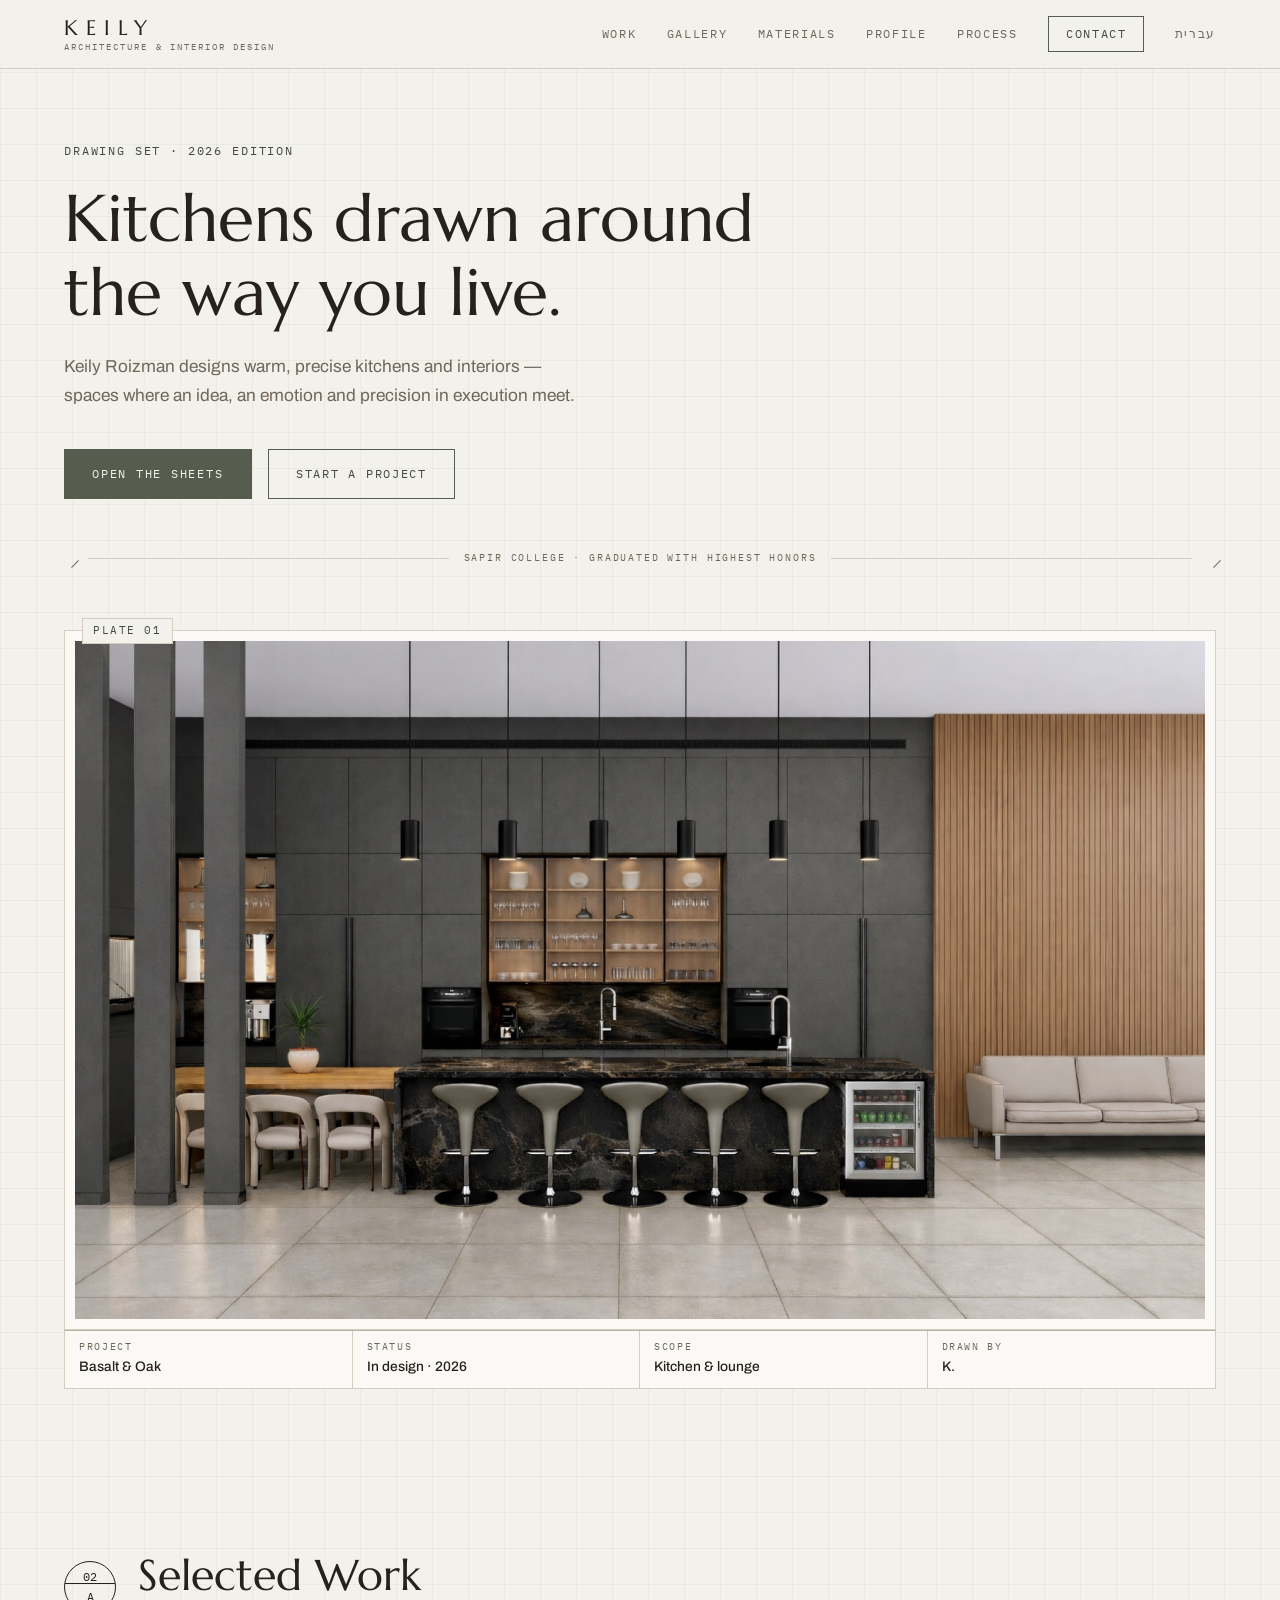
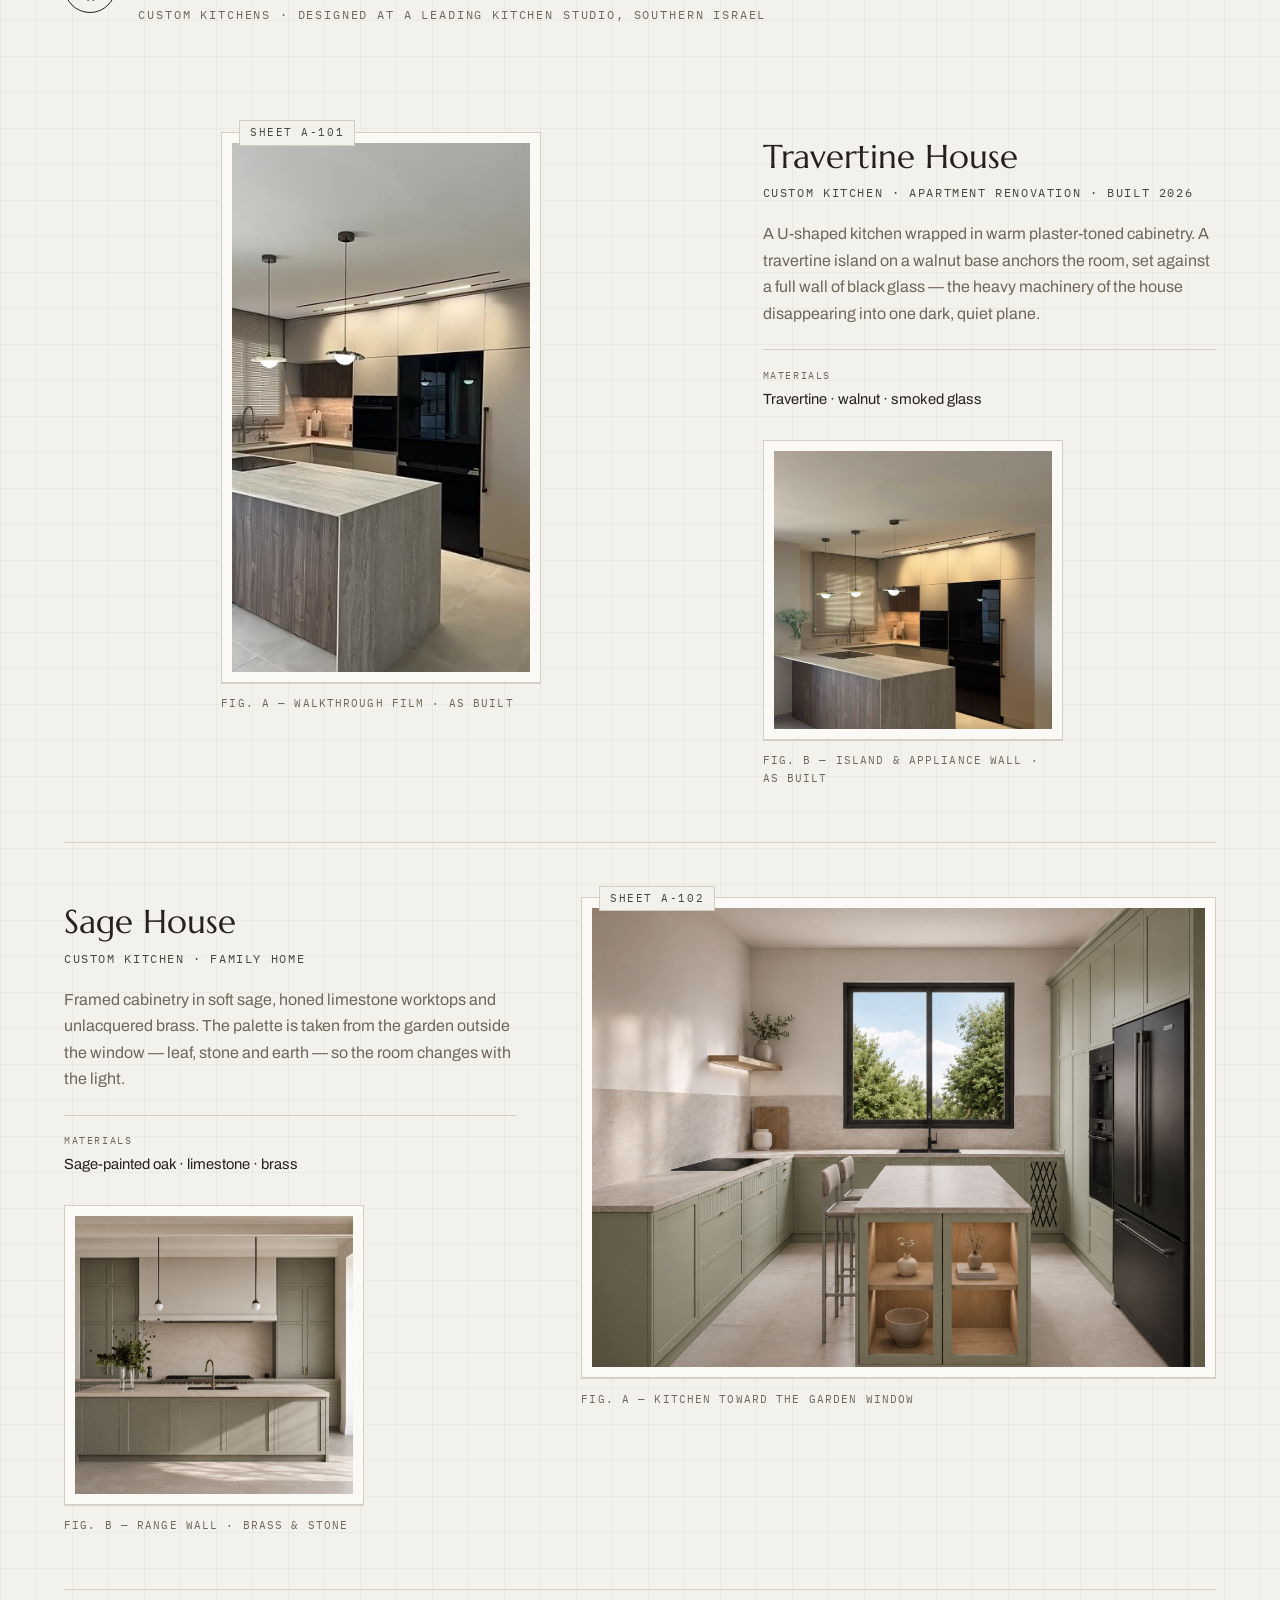
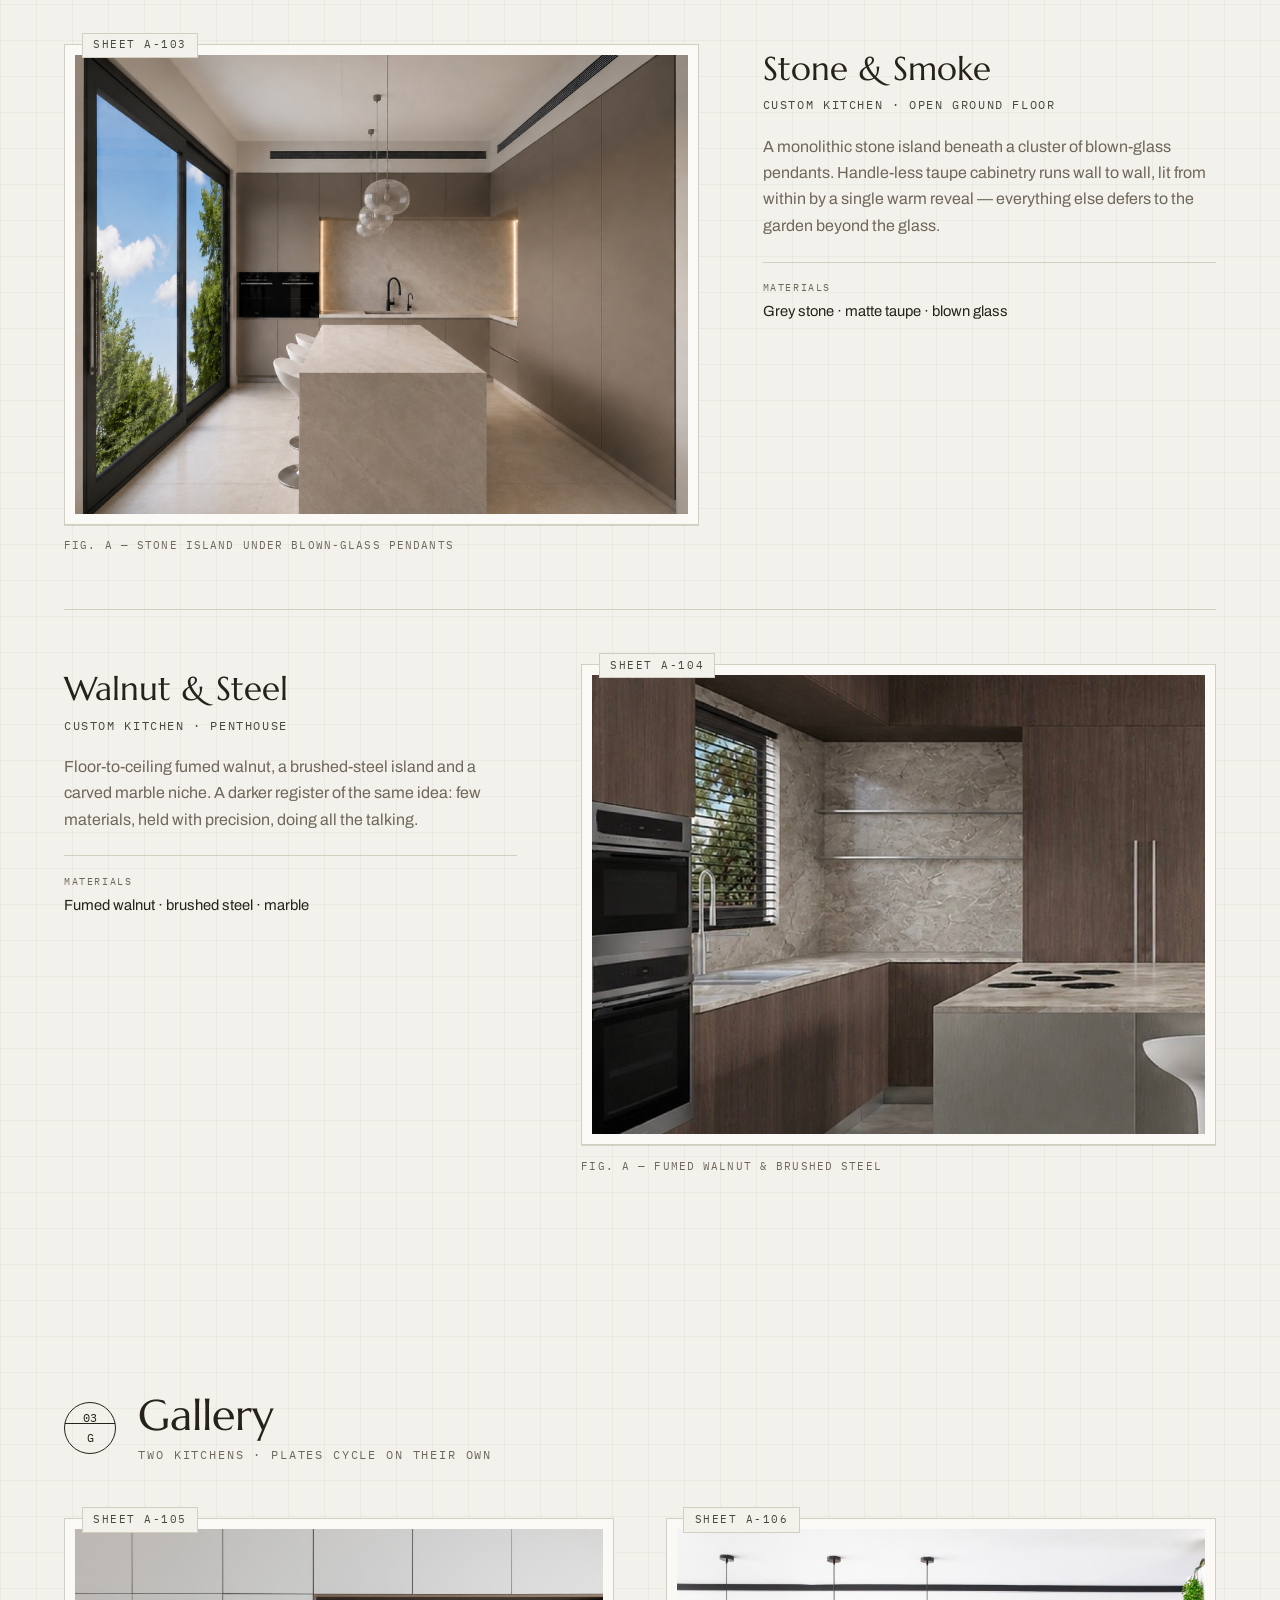
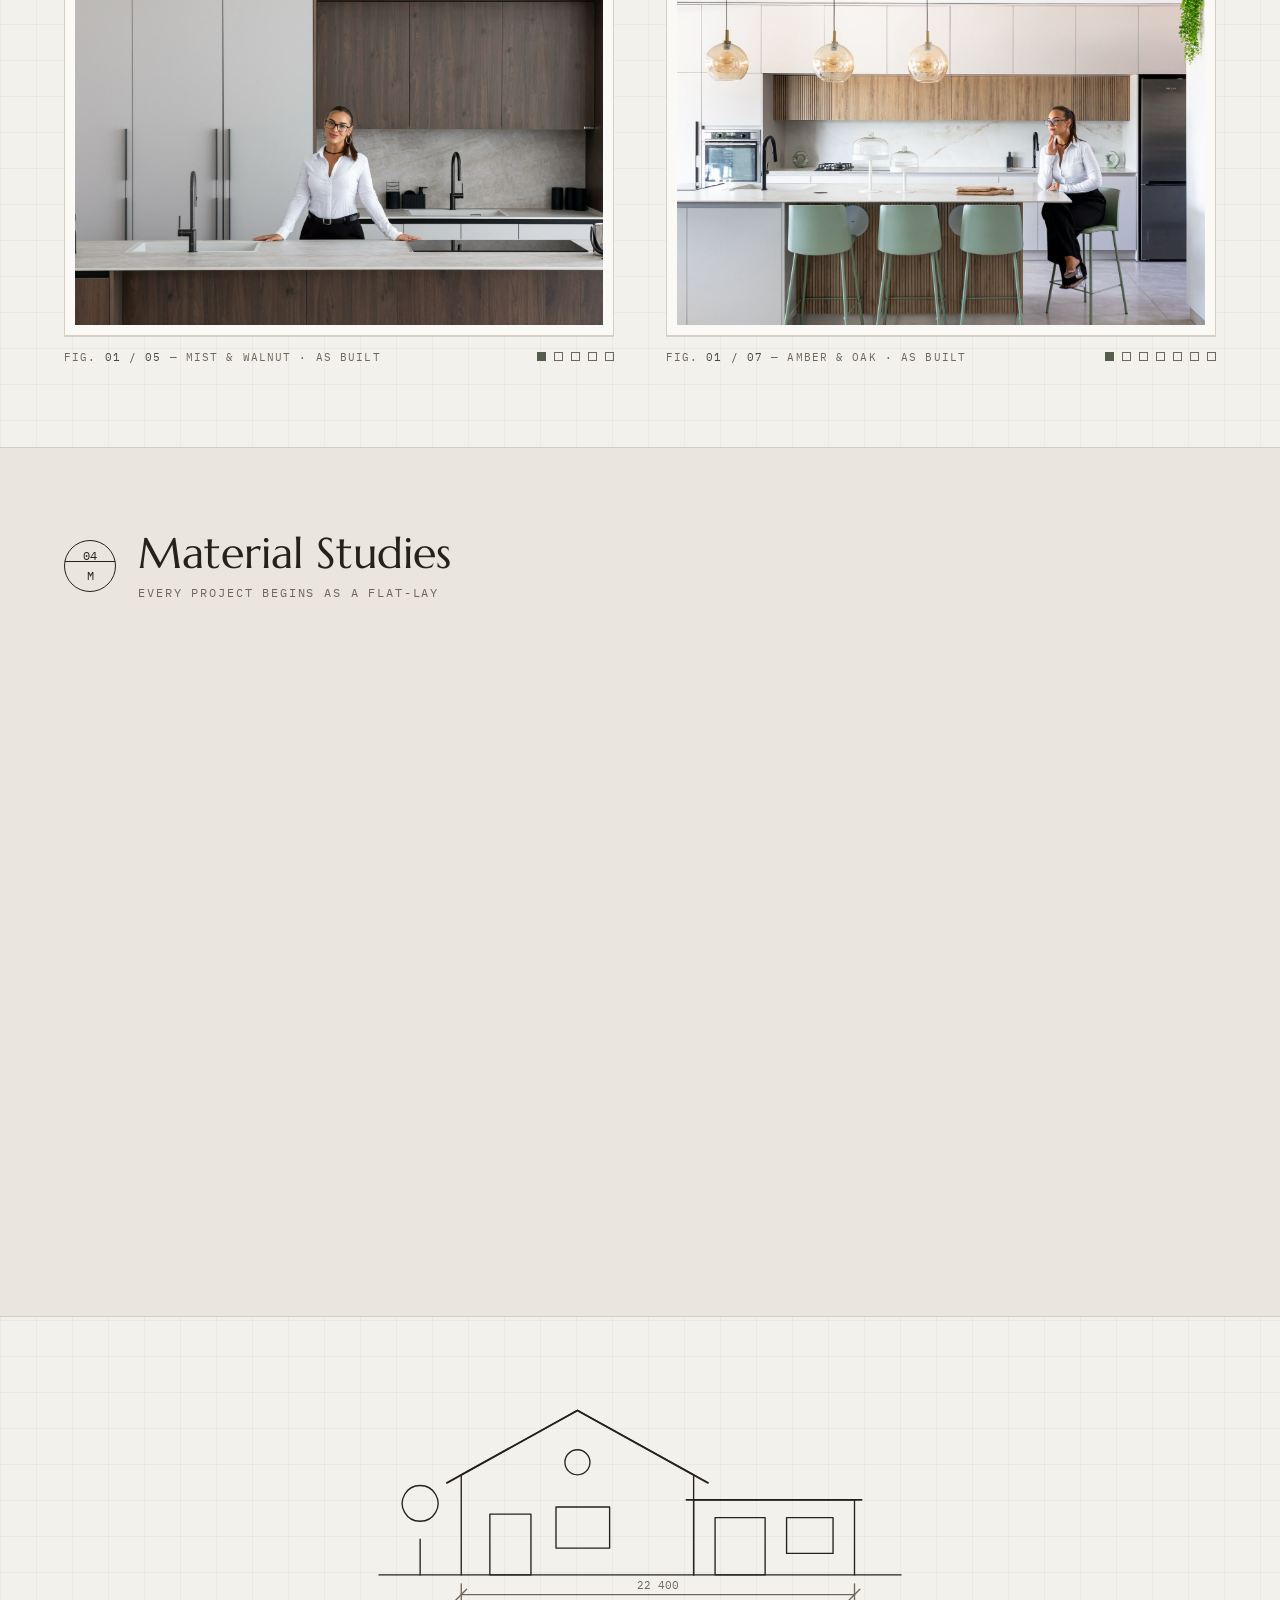
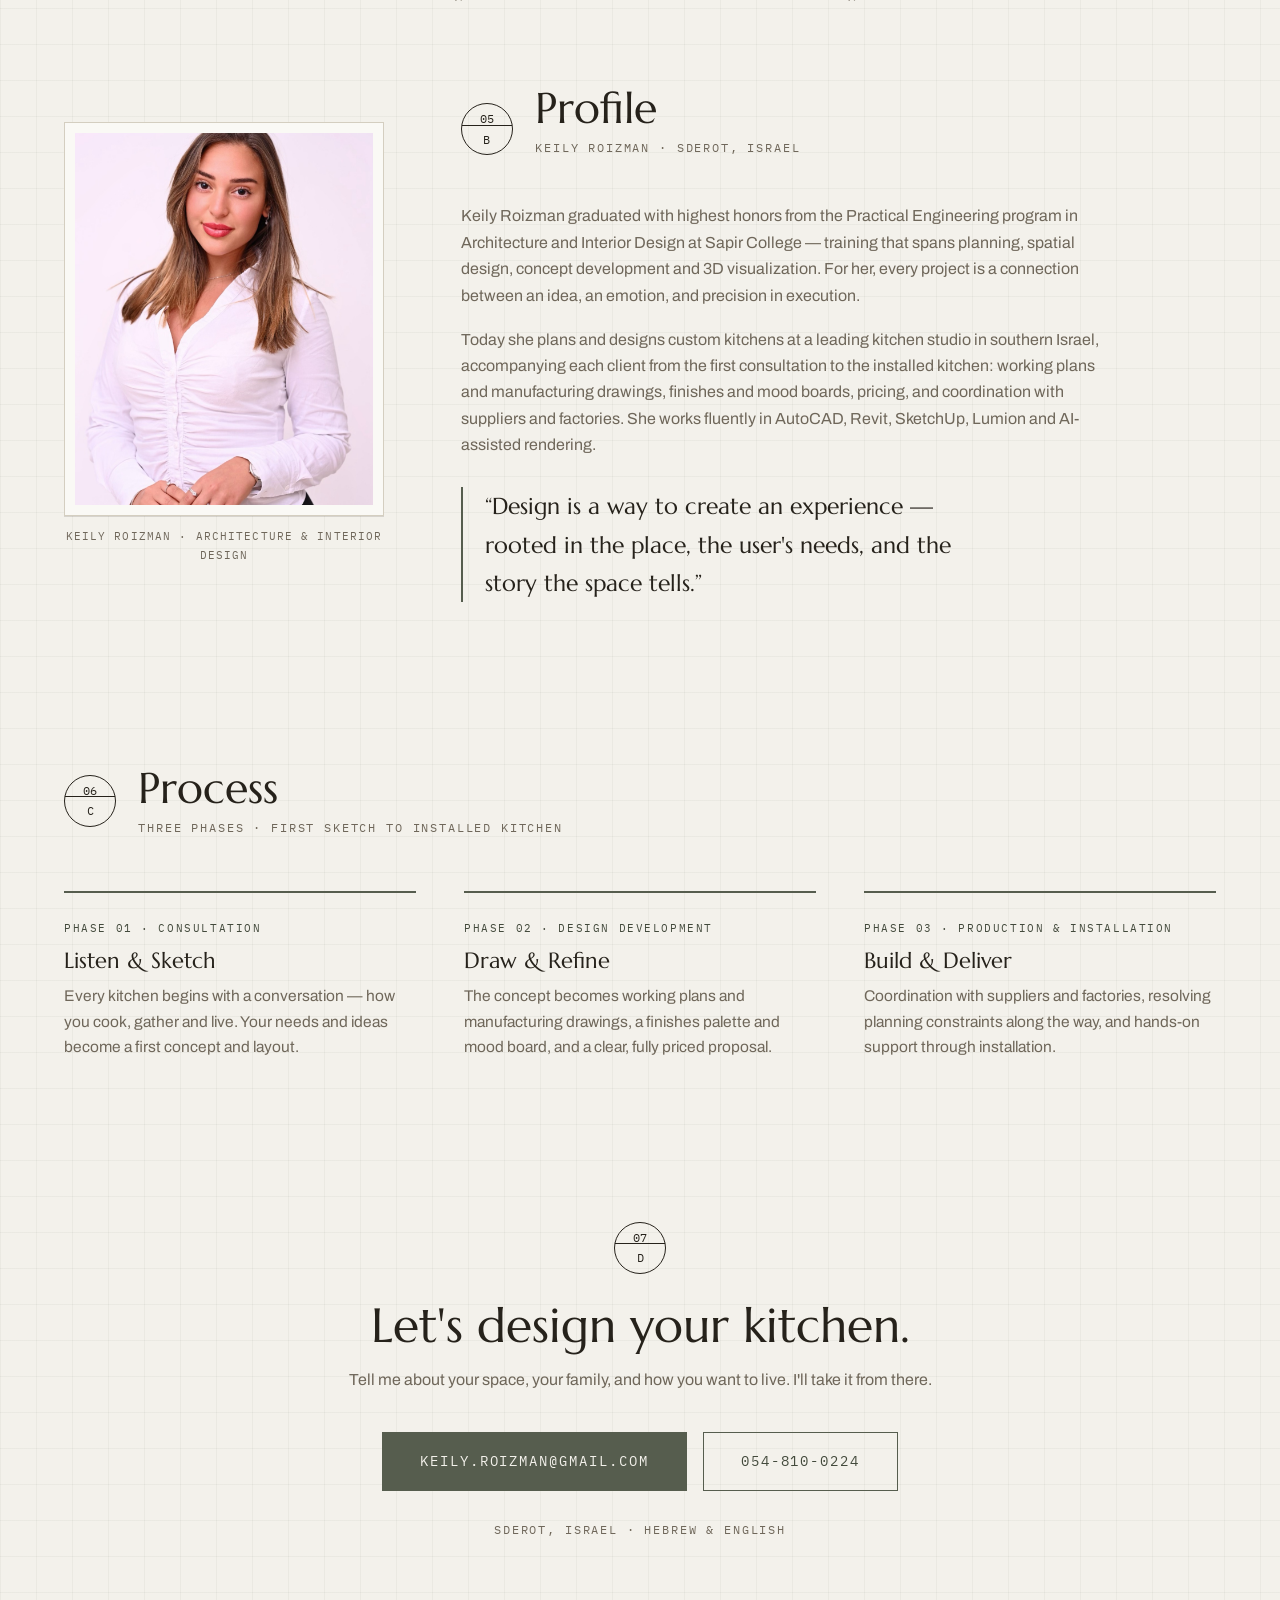
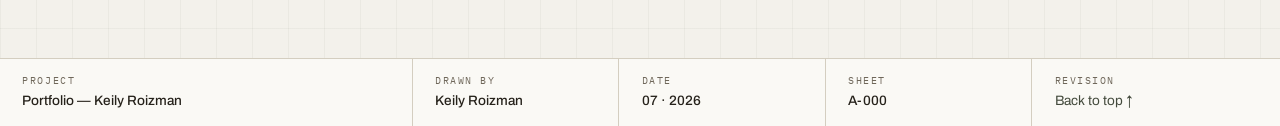
==== en/index.html @ 180d93ab "Allow en/ directory in deploy whitelist Co-Authored-By: Claude Fable 5 <noreply@anthropic.com>" ====
<!DOCTYPE html>
<html lang="en">
<head>
  <meta charset="UTF-8">
  <meta name="viewport" content="width=device-width, initial-scale=1.0">
  <title>Keily Roizman — Architecture &amp; Interior Design</title>
  <meta name="description" content="Keily Roizman is an architecture &amp; interior designer specializing in custom kitchens — warm, precise spaces where material, light and daily ritual meet. Sderot, Israel.">
  <link rel="icon" href="data:image/svg+xml,%3Csvg xmlns='http://www.w3.org/2000/svg' viewBox='0 0 32 32'%3E%3Cpath d='M4 28h24M8 28V16l8-7 8 7v12' fill='none' stroke='%23565D4E' stroke-width='2.4' stroke-linecap='round' stroke-linejoin='round'/%3E%3C/svg%3E">
  <link rel="preconnect" href="https://fonts.googleapis.com">
  <link rel="preconnect" href="https://fonts.gstatic.com" crossorigin>
  <link href="https://fonts.googleapis.com/css2?family=Marcellus&family=Archivo:wght@400;500;600&family=IBM+Plex+Mono:wght@400;500&display=swap" rel="stylesheet">
  <link rel="stylesheet" href="../style.css">
  <link rel="alternate" hreflang="he" href="https://keily-roizman.com/">
  <link rel="alternate" hreflang="en" href="https://keily-roizman.com/en/">
</head>
<body>

<header class="site-header">
  <a href="#top" class="wordmark">KEILY<span class="wordmark-sub">Architecture &amp; Interior Design</span></a>
  <nav class="site-nav" id="nav">
    <a href="#work">Work</a>
    <a href="#gallery">Gallery</a>
    <a href="#materials">Materials</a>
    <a href="#profile">Profile</a>
    <a href="#process">Process</a>
    <a href="#contact" class="nav-contact">Contact</a>
    <a href="../" lang="he" dir="rtl">עברית</a>
  </nav>
  <button class="menu-toggle" aria-label="Open menu" aria-expanded="false" aria-controls="nav">
    <span></span><span></span>
  </button>
</header>

<main id="top">

  <!-- ══════════ SHEET A-000 · COVER ══════════ -->
  <section class="hero">
    <div class="hero-text">
      <p class="drafting-label">Drawing set · 2026 edition</p>
      <h1>Kitchens drawn around the way you&nbsp;live.</h1>
      <p class="lede">
        Keily Roizman designs warm, precise kitchens and interiors — spaces
        where an idea, an emotion and precision in execution meet.
      </p>
      <div class="hero-actions">
        <a href="#work" class="btn btn-solid">Open the sheets</a>
        <a href="#contact" class="btn btn-line">Start a project</a>
      </div>
      <div class="hero-dim" aria-hidden="true">
        <span class="dim-tick"></span>
        <span class="dim-line"></span>
        <span class="dim-label">SAPIR COLLEGE · GRADUATED WITH HIGHEST HONORS</span>
        <span class="dim-line"></span>
        <span class="dim-tick"></span>
      </div>
    </div>

    <figure class="hero-figure">
      <span class="sheet-tag">Plate 01</span>
      <div class="plate-frame">
        <img src="../assets/basalt-hero.jpg" alt="Dark lounge kitchen: a black marble bar island with sculpted stools, charcoal cabinetry, glass display cases and a wall of oak slats" fetchpriority="high">
      </div>
      <figcaption class="titleblock">
        <div><span>Project</span><strong>Basalt &amp; Oak</strong></div>
        <div><span>Status</span><strong>In design · 2026</strong></div>
        <div><span>Scope</span><strong>Kitchen &amp; lounge</strong></div>
        <div><span>Drawn by</span><strong>K.</strong></div>
      </figcaption>
    </figure>
  </section>

  <!-- ══════════ SHEETS A-101…A-104 · SELECTED WORK ══════════ -->
  <section id="work" class="section">
    <header class="section-head reveal">
      <div class="callout" aria-hidden="true"><span>02</span><span>A</span></div>
      <div>
        <h2>Selected Work</h2>
        <p class="drafting-label">Custom kitchens · designed at a leading kitchen studio, southern Israel</p>
      </div>
    </header>

    <!-- A-101 -->
    <article class="plate reveal">
      <div class="plate-media">
        <div class="film-portrait">
          <span class="sheet-tag">Sheet A-101</span>
          <div class="plate-frame">
            <video autoplay muted loop playsinline poster="../assets/travertine-poster.jpg" aria-label="Walkthrough film of the Travertine House kitchen">
              <source src="../assets/travertine-film.mp4" type="video/mp4">
            </video>
          </div>
          <p class="fig-caption">FIG. A — Walkthrough film · as built</p>
        </div>
      </div>
      <div class="plate-info">
        <h3>Travertine House</h3>
        <p class="plate-meta">Custom kitchen · apartment renovation · built 2026</p>
        <p class="plate-desc">
          A U-shaped kitchen wrapped in warm plaster-toned cabinetry. A
          travertine island on a walnut base anchors the room, set against a
          full wall of black glass — the heavy machinery of the house
          disappearing into one dark, quiet plane.
        </p>
        <p class="plate-materials"><span>Materials</span>Travertine · walnut · smoked glass</p>
        <div class="plate-detail">
          <div class="plate-frame">
            <img src="../assets/travertine-hero.jpg" alt="The travertine island on its walnut base, photographed after handover" loading="lazy">
          </div>
          <p class="fig-caption">FIG. B — Island &amp; appliance wall · as built</p>
        </div>
      </div>
    </article>

    <!-- A-102 -->
    <article class="plate plate-flip reveal">
      <div class="plate-media">
        <span class="sheet-tag">Sheet A-102</span>
        <div class="plate-frame">
          <img src="../assets/sage-01.jpg" alt="Sage green framed kitchen with a stone-topped island, black-framed window and matte black refrigerator" loading="lazy">
        </div>
        <p class="fig-caption">FIG. A — Kitchen toward the garden window</p>
      </div>
      <div class="plate-info">
        <h3>Sage House</h3>
        <p class="plate-meta">Custom kitchen · family home</p>
        <p class="plate-desc">
          Framed cabinetry in soft sage, honed limestone worktops and
          unlacquered brass. The palette is taken from the garden outside the
          window — leaf, stone and earth — so the room changes with the light.
        </p>
        <p class="plate-materials"><span>Materials</span>Sage-painted oak · limestone · brass</p>
        <div class="plate-detail">
          <div class="plate-frame">
            <img src="../assets/sage-02.jpg" alt="Detail of the sage kitchen: brass tap, stone splashback and glass pendants" loading="lazy">
          </div>
          <p class="fig-caption">FIG. B — Range wall · brass &amp; stone</p>
        </div>
      </div>
    </article>

    <!-- A-103 -->
    <article class="plate reveal">
      <div class="plate-media">
        <span class="sheet-tag">Sheet A-103</span>
        <div class="plate-frame">
          <img src="../assets/taupe-01.jpg" alt="Minimal taupe kitchen with a monolithic stone island and blown glass pendants beside a full-height glass door" loading="lazy">
        </div>
        <p class="fig-caption">FIG. A — Stone island under blown-glass pendants</p>
      </div>
      <div class="plate-info">
        <h3>Stone &amp; Smoke</h3>
        <p class="plate-meta">Custom kitchen · open ground floor</p>
        <p class="plate-desc">
          A monolithic stone island beneath a cluster of blown-glass pendants.
          Handle-less taupe cabinetry runs wall to wall, lit from within by a
          single warm reveal — everything else defers to the garden beyond the
          glass.
        </p>
        <p class="plate-materials"><span>Materials</span>Grey stone · matte taupe · blown glass</p>
      </div>
    </article>

    <!-- A-104 -->
    <article class="plate plate-flip reveal">
      <div class="plate-media">
        <span class="sheet-tag">Sheet A-104</span>
        <div class="plate-frame">
          <img src="../assets/walnut-01.jpg" alt="Dark fumed walnut kitchen with a brushed steel island and marble splashback niche" loading="lazy">
        </div>
        <p class="fig-caption">FIG. A — Fumed walnut &amp; brushed steel</p>
      </div>
      <div class="plate-info">
        <h3>Walnut &amp; Steel</h3>
        <p class="plate-meta">Custom kitchen · penthouse</p>
        <p class="plate-desc">
          Floor-to-ceiling fumed walnut, a brushed-steel island and a carved
          marble niche. A darker register of the same idea: few materials,
          held with precision, doing all the talking.
        </p>
        <p class="plate-materials"><span>Materials</span>Fumed walnut · brushed steel · marble</p>
      </div>
    </article>
  </section>

  <!-- ══════════ SHEETS A-105…A-106 · GALLERY ══════════ -->
  <section id="gallery" class="section">
    <header class="section-head reveal">
      <div class="callout" aria-hidden="true"><span>03</span><span>G</span></div>
      <div>
        <h2>Gallery</h2>
        <p class="drafting-label">Two kitchens · plates cycle on their own</p>
      </div>
    </header>

    <div class="gallery-grid">
      <figure class="gallery-plate reveal">
        <span class="sheet-tag">Sheet A-105</span>
        <div class="plate-frame">
          <div class="slides" role="group" aria-roledescription="carousel" aria-label="Mist &amp; Walnut — photographs">
            <img src="../assets/mist-01.jpg" class="active" alt="Keily at the pale stone island of the mist-grey and walnut kitchen, black taps to either side" loading="lazy">
            <img src="../assets/mist-02.jpg" alt="Full elevation of the mist-grey kitchen: tall handle-less cabinetry around a dark walnut niche" loading="lazy">
            <img src="../assets/mist-03.jpg" alt="Detail of the walnut base units beneath the pale stone worktop" loading="lazy">
            <img src="../assets/mist-04.jpg" alt="Portrait view of the tall mist-grey cabinetry and dark walnut wall units" loading="lazy">
            <img src="../assets/mist-05.jpg" alt="Portrait detail of the stone island with its matte black tap" loading="lazy">
          </div>
        </div>
        <figcaption class="gallery-caption">
          <p class="fig-caption">FIG. <span class="slide-count">01 / 05</span> — Mist &amp; Walnut · as built</p>
          <div class="slide-dots" aria-label="Choose photograph"></div>
        </figcaption>
      </figure>

      <figure class="gallery-plate reveal">
        <span class="sheet-tag">Sheet A-106</span>
        <div class="plate-frame">
          <div class="slides" role="group" aria-roledescription="carousel" aria-label="Amber &amp; Oak — photographs">
            <img src="../assets/amber-01.jpg" class="active" alt="The oak-slat kitchen under amber glass pendants, sage green stools drawn up to the island" loading="lazy">
            <img src="../assets/amber-02.jpg" alt="White kitchen run with fluted oak cabinets and a marble-veined splashback" loading="lazy">
            <img src="../assets/amber-03.jpg" alt="The island and pendants seen from the living space" loading="lazy">
            <img src="../assets/amber-04.jpg" alt="Detail of the fluted oak paneling on the island" loading="lazy">
            <img src="../assets/amber-05.jpg" alt="The cooking wall with black tap and warm oak upper cabinets" loading="lazy">
            <img src="../assets/amber-06.jpg" alt="Wide view of the open kitchen and dining space" loading="lazy">
            <img src="../assets/amber-07.jpg" alt="Portrait detail of the amber glass pendants above the stone worktop" loading="lazy">
          </div>
        </div>
        <figcaption class="gallery-caption">
          <p class="fig-caption">FIG. <span class="slide-count">01 / 07</span> — Amber &amp; Oak · as built</p>
          <div class="slide-dots" aria-label="Choose photograph"></div>
        </figcaption>
      </figure>
    </div>
  </section>

  <!-- ══════════ SHEET M-001 · MATERIAL STUDIES ══════════ -->
  <section id="materials" class="section section-alt">
    <div class="section-alt-inner">
      <header class="section-head reveal">
        <div class="callout" aria-hidden="true"><span>04</span><span>M</span></div>
        <div>
          <h2>Material Studies</h2>
          <p class="drafting-label">Every project begins as a flat-lay</p>
        </div>
      </header>
      <p class="materials-lede reveal">
        Before the first wall moves, the palette is settled by hand — stone
        against timber against metal, checked in daylight on the studio table.
      </p>
      <div class="materials-grid">
        <figure class="reveal">
          <div class="plate-frame">
            <img src="../assets/materials-01.jpg" alt="Flat-lay of travertine, walnut and warm plaster samples" loading="lazy">
          </div>
          <figcaption class="fig-caption">FIG. 01 — Travertine · walnut · plaster</figcaption>
        </figure>
        <figure class="reveal">
          <div class="plate-frame">
            <img src="../assets/materials-02.jpg" alt="Flat-lay of fumed oak, brushed steel and grey stone samples" loading="lazy">
          </div>
          <figcaption class="fig-caption">FIG. 02 — Fumed oak · steel · grey stone</figcaption>
        </figure>
        <figure class="reveal">
          <div class="plate-frame">
            <img src="../assets/materials-03.jpg" alt="Flat-lay of taupe lacquer and bronze mirror samples on limestone" loading="lazy">
          </div>
          <figcaption class="fig-caption">FIG. 03 — Taupe lacquer · bronze mirror</figcaption>
        </figure>
      </div>
    </div>
  </section>

  <!-- ══════════ DRAWN DIVIDER ══════════ -->
  <div class="elevation-divider reveal-draw" aria-hidden="true">
    <svg viewBox="0 0 640 240" fill="none" stroke="currentColor" stroke-width="1.5" stroke-linecap="round" stroke-linejoin="round">
      <path class="draw" style="--i:0" pathLength="1" d="M28 208h584"/>
      <path class="draw" style="--i:1" pathLength="1" d="M120 208V96L250 24l130 72v112"/>
      <path class="draw" style="--i:2" pathLength="1" d="M104 105L250 24l146 81" stroke-width="2"/>
      <path class="draw" style="--i:3" pathLength="1" d="M380 208v-84h180v84"/>
      <path class="draw" style="--i:3" pathLength="1" d="M372 124h196" stroke-width="2"/>
      <rect class="draw" style="--i:4" pathLength="1" x="152" y="140" width="46" height="68"/>
      <rect class="draw" style="--i:4" pathLength="1" x="226" y="132" width="60" height="46"/>
      <rect class="draw" style="--i:5" pathLength="1" x="404" y="144" width="56" height="64"/>
      <rect class="draw" style="--i:5" pathLength="1" x="484" y="144" width="52" height="40"/>
      <circle class="draw" style="--i:6" pathLength="1" cx="250" cy="82" r="14"/>
      <path class="draw" style="--i:7" pathLength="1" d="M74 208v-40M74 148a20 20 0 1 1 .01 0" />
      <g class="dim">
        <path class="draw" style="--i:8" pathLength="1" d="M120 218v18M560 218v18M120 230h440"/>
        <path class="draw" style="--i:8" pathLength="1" d="M114 236l12-12M554 236l12-12"/>
        <text class="fade" style="--i:9" x="340" y="224" text-anchor="middle">22 400</text>
      </g>
    </svg>
  </div>

  <!-- ══════════ SHEET A-201 · PROFILE ══════════ -->
  <section id="profile" class="section">
    <div class="profile-grid">
      <figure class="profile-side reveal">
        <div class="plate-frame">
          <img src="../assets/keily-portrait.jpg" alt="Portrait of Keily, architect" loading="lazy">
        </div>
        <figcaption class="fig-caption">Keily Roizman · Architecture &amp; interior design</figcaption>
      </figure>
      <div class="profile-text reveal">
        <header class="section-head">
          <div class="callout" aria-hidden="true"><span>05</span><span>B</span></div>
          <div>
            <h2>Profile</h2>
            <p class="drafting-label">Keily Roizman · Sderot, Israel</p>
          </div>
        </header>
        <p>
          Keily Roizman graduated with highest honors from the Practical
          Engineering program in Architecture and Interior Design at Sapir
          College — training that spans planning, spatial design, concept
          development and 3D visualization. For her, every project is a
          connection between an idea, an emotion, and precision in execution.
        </p>
        <p>
          Today she plans and designs custom kitchens at a leading kitchen
          studio in southern Israel, accompanying each client from the first
          consultation to the installed kitchen: working plans and
          manufacturing drawings, finishes and mood boards, pricing, and
          coordination with suppliers and factories. She works fluently in
          AutoCAD, Revit, SketchUp, Lumion and AI-assisted rendering.
        </p>
        <blockquote>
          “Design is a way to create an experience — rooted in the place, the
          user's needs, and the story the space tells.”
        </blockquote>
      </div>
    </div>
  </section>

  <!-- ══════════ SHEET A-301 · PROCESS ══════════ -->
  <section id="process" class="section">
    <header class="section-head reveal">
      <div class="callout" aria-hidden="true"><span>06</span><span>C</span></div>
      <div>
        <h2>Process</h2>
        <p class="drafting-label">Three phases · first sketch to installed kitchen</p>
      </div>
    </header>
    <ol class="phases">
      <li class="reveal">
        <span class="phase-tag">Phase 01 · Consultation</span>
        <h3>Listen &amp; Sketch</h3>
        <p>Every kitchen begins with a conversation — how you cook, gather and live. Your needs and ideas become a first concept and layout.</p>
      </li>
      <li class="reveal">
        <span class="phase-tag">Phase 02 · Design development</span>
        <h3>Draw &amp; Refine</h3>
        <p>The concept becomes working plans and manufacturing drawings, a finishes palette and mood board, and a clear, fully priced proposal.</p>
      </li>
      <li class="reveal">
        <span class="phase-tag">Phase 03 · Production &amp; installation</span>
        <h3>Build &amp; Deliver</h3>
        <p>Coordination with suppliers and factories, resolving planning constraints along the way, and hands-on support through installation.</p>
      </li>
    </ol>
  </section>

  <!-- ══════════ SHEET A-401 · CONTACT ══════════ -->
  <section id="contact" class="section contact">
    <div class="contact-inner reveal">
      <div class="callout callout-center" aria-hidden="true"><span>07</span><span>D</span></div>
      <h2>Let's design your kitchen.</h2>
      <p>Tell me about your space, your family, and how you want to live. I'll take it from there.</p>
      <div class="contact-actions">
        <a class="btn btn-solid btn-lg" id="contact-email" href="#" rel="nofollow">Email the studio</a>
        <a class="btn btn-line btn-lg" id="contact-phone" href="#" rel="nofollow">Call the studio</a>
      </div>
      <noscript><p class="drafting-label">Enable JavaScript to see the studio's contact details.</p></noscript>
      <p class="drafting-label contact-meta">Sderot, Israel · Hebrew &amp; English</p>
    </div>
  </section>

</main>

<footer class="titleblock-footer">
  <div><span>Project</span><strong>Portfolio — Keily Roizman</strong></div>
  <div><span>Drawn by</span><strong>Keily Roizman</strong></div>
  <div><span>Date</span><strong>07 · 2026</strong></div>
  <div><span>Sheet</span><strong>A-000</strong></div>
  <div class="tb-last"><span>Revision</span><a href="#top">Back to top ↑</a></div>
</footer>

<script>
  // Mobile menu
  const toggle = document.querySelector('.menu-toggle');
  const nav = document.getElementById('nav');
  toggle.addEventListener('click', () => {
    const open = nav.classList.toggle('open');
    toggle.setAttribute('aria-expanded', open);
  });
  nav.querySelectorAll('a').forEach(a => a.addEventListener('click', () => {
    nav.classList.remove('open');
    toggle.setAttribute('aria-expanded', 'false');
  }));

  // Contact details are assembled at runtime and kept out of the static
  // HTML so address-harvesting bots scraping the page source find nothing.
  (() => {
    const user = ['keily', 'roizman'].join('.');
    const host = ['gmail', 'com'].join('.');
    const parts = ['054', '810', '0224'];
    const email = document.getElementById('contact-email');
    const phone = document.getElementById('contact-phone');
    email.href = 'mailto:' + user + String.fromCharCode(64) + host;
    email.textContent = user + String.fromCharCode(64) + host;
    phone.href = 'tel:+972' + parts.join('').slice(1);
    phone.textContent = parts.join('-');
  })();

  // Gallery — auto-cycling plates
  document.querySelectorAll('.gallery-plate').forEach((plate, gi) => {
    const imgs = [...plate.querySelectorAll('.slides img')];
    const counter = plate.querySelector('.slide-count');
    const dots = plate.querySelector('.slide-dots');
    const pad = n => String(n).padStart(2, '0');
    let current = 0, timer = null;

    imgs.forEach((_, n) => {
      const dot = document.createElement('button');
      dot.type = 'button';
      dot.setAttribute('aria-label', 'Photograph ' + (n + 1) + ' of ' + imgs.length);
      if (n === 0) dot.classList.add('active');
      dot.addEventListener('click', () => { show(n); restart(); });
      dots.appendChild(dot);
    });

    function show(n) {
      imgs[current].classList.remove('active');
      dots.children[current].classList.remove('active');
      current = (n + imgs.length) % imgs.length;
      imgs[current].classList.add('active');
      dots.children[current].classList.add('active');
      counter.textContent = pad(current + 1) + ' / ' + pad(imgs.length);
    }

    const reducedMotion = matchMedia('(prefers-reduced-motion: reduce)').matches;
    function start() { if (!reducedMotion && !timer) timer = setInterval(() => show(current + 1), 4600); }
    function stop()  { clearInterval(timer); timer = null; }
    function restart() { stop(); start(); }

    plate.addEventListener('mouseenter', stop);
    plate.addEventListener('mouseleave', start);
    plate.addEventListener('focusin', stop);
    plate.addEventListener('focusout', start);

    // stagger the two plates so they never switch in unison
    setTimeout(start, gi * 2300);
  });

  // Scroll reveals + draw-on divider (skipped under reduced motion)
  const reduced = matchMedia('(prefers-reduced-motion: reduce)').matches;
  const targets = document.querySelectorAll('.reveal, .reveal-draw');
  if (!reduced && 'IntersectionObserver' in window) {
    const io = new IntersectionObserver(entries => {
      entries.forEach(e => {
        if (e.isIntersecting) { e.target.classList.add('visible'); io.unobserve(e.target); }
      });
    }, { threshold: 0.18 });
    targets.forEach(el => io.observe(el));
  } else {
    targets.forEach(el => el.classList.add('visible'));
  }
</script>
</body>
</html>
---- style.css ----
/* ═══════════════════════════════════════════════════════════
   KEILY — Residential Architect
   Concept: an architect's drawing set. Photography sits on the
   sheets as mounted plates; type follows drafting vernacular.
   Palette drawn from the work itself: plaster, travertine,
   walnut ink, sage.
   ═══════════════════════════════════════════════════════════ */

:root {
  --paper:      #f3f1eb;   /* warm plaster sheet */
  --paper-deep: #eae6dd;   /* alt ground (travertine) */
  --card:       #faf9f5;   /* plate matte */
  --ink:        #26221b;   /* walnut ink */
  --ink-soft:   #6f675a;
  --accent:     #565d4e;   /* deep sage */
  --accent-ink: #434a3c;
  --line:       #d4cec0;   /* hairline rules */
  --grid-line:  rgba(86, 93, 78, 0.055);
  --shadow:     rgba(38, 34, 27, 0.14);

  --display: "Marcellus", "Palatino", Georgia, serif;
  --body:    "Archivo", -apple-system, "Helvetica Neue", sans-serif;
  --mono:    "IBM Plex Mono", ui-monospace, "SF Mono", monospace;
}

/* Hebrew edition: same drawing-set voice, Hebrew-native typefaces.
   Frank Ruhl Libre ↔ Marcellus, Assistant ↔ Archivo,
   IBM Plex Sans Hebrew backs up Plex Mono for Hebrew drafting labels. */
:root:lang(he) {
  --display: "Frank Ruhl Libre", "Marcellus", Georgia, serif;
  --body:    "Assistant", "Archivo", -apple-system, sans-serif;
  --mono:    "IBM Plex Mono", "IBM Plex Sans Hebrew", ui-monospace, monospace;
}

@media (prefers-color-scheme: dark) {
  :root {
    --paper:      #1b1915;   /* studio at night */
    --paper-deep: #15130f;
    --card:       #232019;
    --ink:        #e9e3d6;
    --ink-soft:   #a49a89;
    --accent:     #a8b096;   /* sage, lifted */
    --accent-ink: #bcc4aa;
    --line:       #3b362c;
    --grid-line:  rgba(168, 176, 150, 0.05);
    --shadow:     rgba(0, 0, 0, 0.5);
  }
}

/* ── Reset & ground ─────────────────────────────────────── */

* { margin: 0; padding: 0; box-sizing: border-box; }

html { scroll-behavior: smooth; }

body {
  font-family: var(--body);
  background-color: var(--paper);
  background-image:
    linear-gradient(var(--grid-line) 1px, transparent 1px),
    linear-gradient(90deg, var(--grid-line) 1px, transparent 1px);
  background-size: 36px 36px;
  color: var(--ink);
  line-height: 1.65;
  -webkit-font-smoothing: antialiased;
}

h1, h2, h3 {
  font-family: var(--display);
  font-weight: 400;
  line-height: 1.12;
  text-wrap: balance;
}

img, svg, video { max-width: 100%; display: block; }

::selection { background: var(--accent); color: var(--paper); }

:focus-visible { outline: 2px solid var(--accent); outline-offset: 3px; }

/* ── Drafting vernacular ────────────────────────────────── */

.drafting-label {
  font-family: var(--mono);
  font-size: 0.72rem;
  letter-spacing: 0.16em;
  text-transform: uppercase;
  color: var(--ink-soft);
}

.sheet-tag {
  position: absolute;
  top: -0.7rem;
  inset-inline-start: 1.1rem;
  z-index: 2;
  font-family: var(--mono);
  font-size: 0.68rem;
  letter-spacing: 0.14em;
  text-transform: uppercase;
  color: var(--accent-ink);
  background: var(--paper);
  border: 1px solid var(--line);
  padding: 0.18rem 0.65rem;
}

.fig-caption {
  font-family: var(--mono);
  font-size: 0.7rem;
  letter-spacing: 0.1em;
  text-transform: uppercase;
  color: var(--ink-soft);
  margin-top: 0.7rem;
}

/* circular section callout, as on a drawing */
.callout {
  flex: none;
  width: 52px;
  height: 52px;
  border: 1.5px solid var(--ink);
  border-radius: 50%;
  display: grid;
  grid-template-rows: 1fr 1fr;
  place-items: center;
  font-family: var(--mono);
  font-size: 0.72rem;
  line-height: 1;
}

.callout span:first-child { border-bottom: 1.5px solid var(--ink); width: 100%; text-align: center; padding-top: 0.5em; }
.callout span:last-child { padding-bottom: 0.4em; }

.callout-center { margin: 0 auto 1.6rem; }

/* mounted-plate frame around all imagery */
.plate-frame {
  position: relative;
  border: 1px solid var(--line);
  background: var(--card);
  padding: 10px;
  box-shadow: 0 1px 0 var(--shadow);
}

.plate-frame img, .plate-frame video { width: 100%; height: 100%; object-fit: cover; }

/* ── Header ─────────────────────────────────────────────── */

.site-header {
  position: sticky;
  top: 0;
  z-index: 40;
  display: flex;
  align-items: center;
  justify-content: space-between;
  padding: 1rem clamp(1.25rem, 5vw, 4rem);
  background: color-mix(in srgb, var(--paper) 90%, transparent);
  backdrop-filter: blur(10px);
  -webkit-backdrop-filter: blur(10px);
  border-bottom: 1px solid var(--line);
}

.wordmark {
  font-family: var(--display);
  font-size: 1.3rem;
  letter-spacing: 0.38em;
  text-decoration: none;
  color: var(--ink);
  display: flex;
  flex-direction: column;
  line-height: 1.2;
}

.wordmark-sub {
  font-family: var(--mono);
  font-size: 0.58rem;
  letter-spacing: 0.22em;
  text-transform: uppercase;
  color: var(--ink-soft);
}

.site-nav { display: flex; gap: 1.9rem; align-items: center; }

.site-nav a {
  font-family: var(--mono);
  font-size: 0.74rem;
  letter-spacing: 0.14em;
  text-transform: uppercase;
  text-decoration: none;
  color: var(--ink-soft);
  padding: 0.3rem 0;
  border-bottom: 1px solid transparent;
  transition: color 0.2s, border-color 0.2s;
}

.site-nav a:hover { color: var(--accent-ink); border-bottom-color: var(--accent); }

.nav-contact {
  border: 1px solid var(--accent) !important;
  color: var(--accent-ink) !important;
  padding: 0.45rem 1.05rem !important;
  transition: background 0.2s, color 0.2s !important;
}

.nav-contact:hover { background: var(--accent); color: var(--paper) !important; }

.menu-toggle { display: none; }

/* ── Buttons ────────────────────────────────────────────── */

.btn {
  display: inline-block;
  font-family: var(--mono);
  font-size: 0.78rem;
  letter-spacing: 0.14em;
  text-transform: uppercase;
  text-decoration: none;
  padding: 0.85rem 1.7rem;
  border: 1px solid var(--accent);
  transition: background 0.2s, color 0.2s, transform 0.15s;
}

.btn:active { transform: translateY(1px); }

.btn-solid { background: var(--accent); color: var(--paper); }
.btn-solid:hover { background: var(--accent-ink); border-color: var(--accent-ink); }

.btn-line { color: var(--accent-ink); }
.btn-line:hover { background: var(--accent); color: var(--paper); }

.btn-lg { padding: 1.05rem 2.3rem; font-size: 0.88rem; }

/* ── Hero ───────────────────────────────────────────────── */

.hero {
  display: grid;
  grid-template-columns: 1fr;
  gap: clamp(2.8rem, 7vh, 4.5rem);
  max-width: 1280px;
  margin: 0 auto;
  padding: clamp(3rem, 8vh, 5.5rem) clamp(1.25rem, 5vw, 4rem) clamp(3.5rem, 9vh, 7rem);
}

.hero-text .drafting-label { margin-bottom: 1.4rem; color: var(--accent-ink); }

.hero h1 {
  font-size: clamp(2.5rem, 5.2vw, 4.1rem);
  margin-bottom: 1.5rem;
}

.lede {
  font-size: 1.08rem;
  color: var(--ink-soft);
  max-width: 32rem;
  margin-bottom: 2.4rem;
}

.hero-actions { display: flex; gap: 1rem; flex-wrap: wrap; }

/* dimension-line flourish under hero actions */
.hero-dim {
  display: flex;
  align-items: center;
  gap: 0.9rem;
  margin-top: 3.2rem;
  color: var(--ink-soft);
}

.hero-dim .dim-line { flex: 1; height: 1px; background: var(--line); }

.hero-dim .dim-tick {
  width: 10px;
  height: 10px;
  border-bottom: 1px solid var(--ink-soft);
  transform: rotate(-45deg) translateY(4px);
}

.hero-dim .dim-label {
  font-family: var(--mono);
  font-size: 0.64rem;
  letter-spacing: 0.18em;
  white-space: nowrap;
}

.hero-figure { position: relative; }

.hero-figure .plate-frame img { aspect-ratio: 5 / 3; }

/* ── Title blocks ───────────────────────────────────────── */

.titleblock {
  display: grid;
  grid-template-columns: repeat(4, 1fr);
  border: 1px solid var(--line);
  border-top: none;
  background: var(--card);
}

.titleblock div {
  padding: 0.55rem 0.9rem;
  border-top: 1px solid var(--line);
  display: flex;
  flex-direction: column;
  gap: 0.05rem;
}

.titleblock div:not(:last-child) { border-inline-end: 1px solid var(--line); }

.titleblock span, .titleblock-footer span {
  font-family: var(--mono);
  font-size: 0.6rem;
  letter-spacing: 0.16em;
  text-transform: uppercase;
  color: var(--ink-soft);
}

.titleblock strong {
  font-family: var(--body);
  font-weight: 500;
  font-size: 0.86rem;
}

/* ── Sections ───────────────────────────────────────────── */

.section {
  max-width: 1280px;
  margin: 0 auto;
  padding: clamp(3.5rem, 9vh, 6.5rem) clamp(1.25rem, 5vw, 4rem);
}

.section-alt {
  max-width: none;
  background: var(--paper-deep);
  border-top: 1px solid var(--line);
  border-bottom: 1px solid var(--line);
}

.section-alt-inner {
  max-width: 1280px;
  margin: 0 auto;
  padding: clamp(3.5rem, 9vh, 6.5rem) clamp(1.25rem, 5vw, 4rem);
}

.section-alt > .section-alt-inner { padding-top: 0; padding-bottom: 0; }

.section-alt { padding: clamp(3.5rem, 9vh, 6.5rem) 0; }

.section-head {
  display: flex;
  align-items: center;
  gap: 1.4rem;
  margin-bottom: clamp(2.5rem, 6vh, 4rem);
}

.section-head h2 { font-size: clamp(1.9rem, 3.6vw, 2.7rem); }

.section-head .drafting-label { margin-top: 0.35rem; }

/* ── Work plates ────────────────────────────────────────── */

.plate {
  display: grid;
  grid-template-columns: minmax(0, 7fr) minmax(0, 5fr);
  gap: clamp(2rem, 5vw, 4.5rem);
  align-items: start;
  padding: clamp(2.5rem, 6vh, 4rem) 0;
}

.plate + .plate { border-top: 1px solid var(--line); }

.plate-flip { grid-template-columns: minmax(0, 5fr) minmax(0, 7fr); }

.plate-flip .plate-media { order: 2; }
.plate-flip .plate-info { order: 1; }

.plate-media { position: relative; }

.plate-media .plate-frame img { aspect-ratio: 4 / 3; }

/* the walkthrough film is portrait phone footage — mount it as a tall plate */
.film-portrait {
  position: relative;
  max-width: 320px;
  margin-inline: auto;
}

.plate-media .plate-frame video { aspect-ratio: 9 / 16; }

.plate-info { padding-top: 0.4rem; }

.plate-info h3 { font-size: clamp(1.6rem, 2.6vw, 2.1rem); margin-bottom: 0.5rem; }

.plate-meta {
  font-family: var(--mono);
  font-size: 0.72rem;
  letter-spacing: 0.14em;
  text-transform: uppercase;
  color: var(--accent-ink);
  margin-bottom: 1.2rem;
}

.plate-desc { color: var(--ink-soft); max-width: 36rem; }

.plate-materials {
  margin-top: 1.4rem;
  padding-top: 1.1rem;
  border-top: 1px solid var(--line);
  font-size: 0.92rem;
  display: flex;
  flex-direction: column;
  gap: 0.15rem;
}

.plate-materials span {
  font-family: var(--mono);
  font-size: 0.62rem;
  letter-spacing: 0.16em;
  text-transform: uppercase;
  color: var(--ink-soft);
}

.plate-detail { margin-top: 1.8rem; max-width: 300px; }

.plate-detail .plate-frame img { aspect-ratio: 1 / 1; }

/* ── Gallery · auto-cycling plates ──────────────────────── */

.gallery-grid {
  display: grid;
  grid-template-columns: 1fr 1fr;
  gap: clamp(1.8rem, 4vw, 3.2rem);
}

.gallery-plate { position: relative; margin: 0; }

.gallery-plate .slides {
  position: relative;
  aspect-ratio: 4 / 3;
  overflow: hidden;
}

.gallery-plate .slides img {
  position: absolute;
  inset: 0;
  width: 100%;
  height: 100%;
  object-fit: cover;
  opacity: 0;
  transition: opacity 1.1s ease;
}

.gallery-plate .slides img.active {
  opacity: 1;
  animation: plate-drift 7s ease-out forwards;
}

/* slow push-in while a plate is on display */
@keyframes plate-drift { from { transform: scale(1); } to { transform: scale(1.045); } }

.gallery-caption {
  display: flex;
  align-items: baseline;
  justify-content: space-between;
  gap: 1rem;
  flex-wrap: wrap;
}

.slide-count { color: var(--accent-ink); }

.slide-dots { display: flex; gap: 0.5rem; margin-top: 0.7rem; }

.slide-dots button {
  width: 9px;
  height: 9px;
  padding: 0;
  border: 1px solid var(--ink-soft);
  background: transparent;
  cursor: pointer;
  transition: background 0.2s, border-color 0.2s;
}

.slide-dots button:hover { border-color: var(--accent-ink); }

.slide-dots button.active { background: var(--accent); border-color: var(--accent); }

/* ── Material studies ───────────────────────────────────── */

.materials-lede {
  color: var(--ink-soft);
  max-width: 36rem;
  margin: -1.2rem 0 2.8rem;
}

.materials-grid {
  display: grid;
  grid-template-columns: repeat(3, 1fr);
  gap: clamp(1.4rem, 3vw, 2.4rem);
}

.materials-grid .plate-frame img { aspect-ratio: 3 / 4; }

/* ── Drawn elevation divider ────────────────────────────── */

.elevation-divider {
  max-width: 620px;
  margin: clamp(3rem, 8vh, 5.5rem) auto 0;
  padding: 0 1.5rem;
  color: var(--ink);
}

.elevation-divider .dim { color: var(--ink-soft); }

.elevation-divider text {
  font-family: var(--mono);
  font-size: 12px;
  fill: var(--ink-soft);
  stroke: none;
}

/* draw-on animation */
.reveal-draw .draw {
  stroke-dasharray: 1;
  stroke-dashoffset: 1;
}

.reveal-draw .fade { opacity: 0; }

.reveal-draw.visible .draw {
  animation: drawline 1.1s ease forwards;
  animation-delay: calc(var(--i, 0) * 0.16s);
}

.reveal-draw.visible .fade {
  animation: fadein 0.5s ease forwards;
  animation-delay: calc(var(--i, 0) * 0.16s);
}

@keyframes drawline { to { stroke-dashoffset: 0; } }
@keyframes fadein { to { opacity: 1; } }

/* ── Profile ────────────────────────────────────────────── */

.profile-grid {
  display: grid;
  grid-template-columns: 320px 1fr;
  gap: clamp(2.5rem, 6vw, 5rem);
  align-items: center;
}

.profile-side { margin: 0; }

.profile-side .plate-frame img { aspect-ratio: 4 / 5; }

.profile-side .fig-caption { text-align: center; }

.profile-text .section-head { margin-bottom: 1.8rem; }

.profile-text p { color: var(--ink-soft); max-width: 40rem; margin-bottom: 1.1rem; }

.profile-text blockquote {
  font-family: var(--display);
  font-size: clamp(1.2rem, 2vw, 1.45rem);
  color: var(--ink);
  border-inline-start: 2px solid var(--accent);
  padding-inline-start: 1.4rem;
  margin-top: 1.8rem;
  max-width: 34rem;
}

/* ── Process ────────────────────────────────────────────── */

.phases {
  list-style: none;
  display: grid;
  grid-template-columns: repeat(3, 1fr);
  gap: clamp(1.8rem, 4vw, 3rem);
}

.phases li { border-top: 2px solid var(--accent); padding-top: 1.3rem; }

.phase-tag {
  font-family: var(--mono);
  font-size: 0.66rem;
  letter-spacing: 0.15em;
  text-transform: uppercase;
  color: var(--accent-ink);
}

.phases h3 { font-size: 1.35rem; margin: 0.55rem 0 0.6rem; }

.phases p { color: var(--ink-soft); font-size: 0.97rem; }

/* ── Contact ────────────────────────────────────────────── */

.contact { text-align: center; }

.contact-inner { max-width: 42rem; margin: 0 auto; }

.contact h2 { font-size: clamp(2rem, 4.4vw, 3rem); margin-bottom: 0.9rem; }

.contact-inner > p { color: var(--ink-soft); margin-bottom: 2.4rem; }

.contact-actions {
  display: flex;
  gap: 1rem;
  justify-content: center;
  flex-wrap: wrap;
}

.contact-meta { margin-top: 1.8rem; }

/* ── Footer title block ─────────────────────────────────── */

.titleblock-footer {
  display: grid;
  grid-template-columns: 2fr 1fr 1fr 1fr 1.2fr;
  border-top: 1px solid var(--line);
  background: var(--card);
}

.titleblock-footer div {
  padding: 0.85rem clamp(0.8rem, 2vw, 1.4rem);
  border-inline-end: 1px solid var(--line);
  display: flex;
  flex-direction: column;
  gap: 0.1rem;
}

.titleblock-footer div:last-child { border-inline-end: none; }

.titleblock-footer strong {
  font-weight: 500;
  font-size: 0.85rem;
}

.titleblock-footer a {
  color: var(--accent-ink);
  font-size: 0.85rem;
  text-decoration: none;
}

.titleblock-footer a:hover { text-decoration: underline; }

/* ── Reveal on scroll ───────────────────────────────────── */

.reveal {
  opacity: 0;
  transform: translateY(18px);
  transition: opacity 0.7s ease, transform 0.7s ease;
}

.reveal.visible { opacity: 1; transform: none; }

@media (prefers-reduced-motion: reduce) {
  html { scroll-behavior: auto; }
  .reveal { opacity: 1; transform: none; transition: none; }
  .reveal-draw .draw { stroke-dashoffset: 0; animation: none !important; }
  .reveal-draw .fade { opacity: 1; animation: none !important; }
  .gallery-plate .slides img { transition: none; animation: none !important; }
}

/* ── Responsive ─────────────────────────────────────────── */

@media (max-width: 960px) {
  .titleblock { grid-template-columns: repeat(2, 1fr); }
  .titleblock div:nth-child(even) { border-right: none; }
  .plate, .plate-flip { grid-template-columns: 1fr; gap: 1.6rem; }
  .plate-flip .plate-media { order: 1; }
  .plate-flip .plate-info { order: 2; }
  .gallery-grid { grid-template-columns: 1fr; gap: 2.6rem; }
  .materials-grid { grid-template-columns: 1fr 1fr; }
  .materials-grid figure:last-child { grid-column: 1 / -1; max-width: 60%; }
  .profile-grid { grid-template-columns: 1fr; }
  .profile-side { order: 2; max-width: 340px; margin: 0 auto; }
  .phases { grid-template-columns: 1fr; }
  .titleblock-footer { grid-template-columns: 1fr 1fr; }
  .titleblock-footer div { border-bottom: 1px solid var(--line); }
}

@media (max-width: 640px) {
  /* the credentials line is nowrap on desktop; on narrow phones it must
     wrap or it drags the whole hero wider than the screen */
  .hero-dim { gap: 0.6rem; }
  .hero-dim .dim-label { white-space: normal; text-align: center; }

  .menu-toggle {
    display: flex;
    flex-direction: column;
    gap: 6px;
    background: none;
    border: none;
    cursor: pointer;
    padding: 8px;
  }

  .menu-toggle span { width: 24px; height: 1.5px; background: var(--ink); }

  .site-nav {
    display: none;
    position: absolute;
    top: 100%;
    left: 0;
    right: 0;
    flex-direction: column;
    align-items: stretch;
    gap: 0;
    background: var(--paper);
    border-bottom: 1px solid var(--line);
    padding-bottom: 0.6rem;
  }

  .site-nav.open { display: flex; }

  .site-nav a { padding: 0.9rem 1.5rem; border-bottom: none; }

  .nav-contact { border: none !important; margin: 0 !important; }

  .materials-grid { grid-template-columns: 1fr; }
  .materials-grid figure:last-child { max-width: none; }
  .hero-figure .plate-frame img { aspect-ratio: 4 / 3; }
}
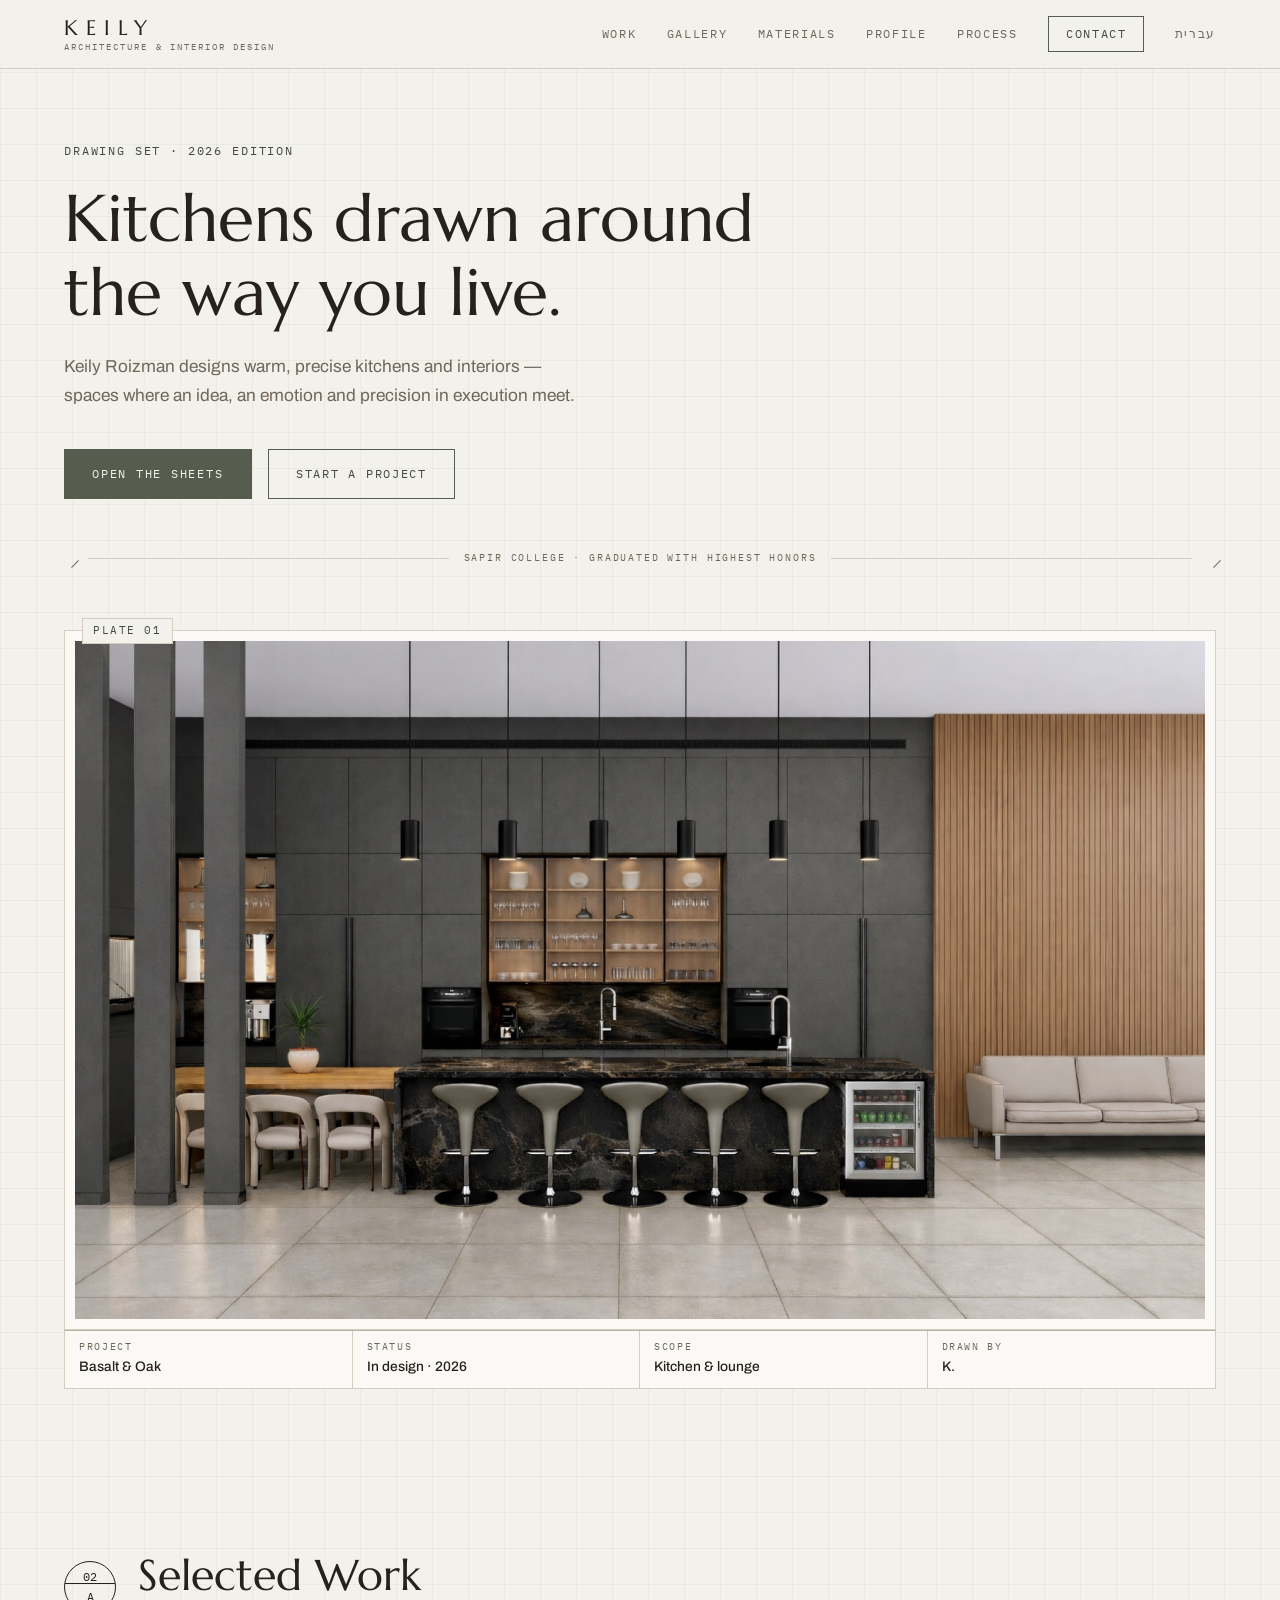
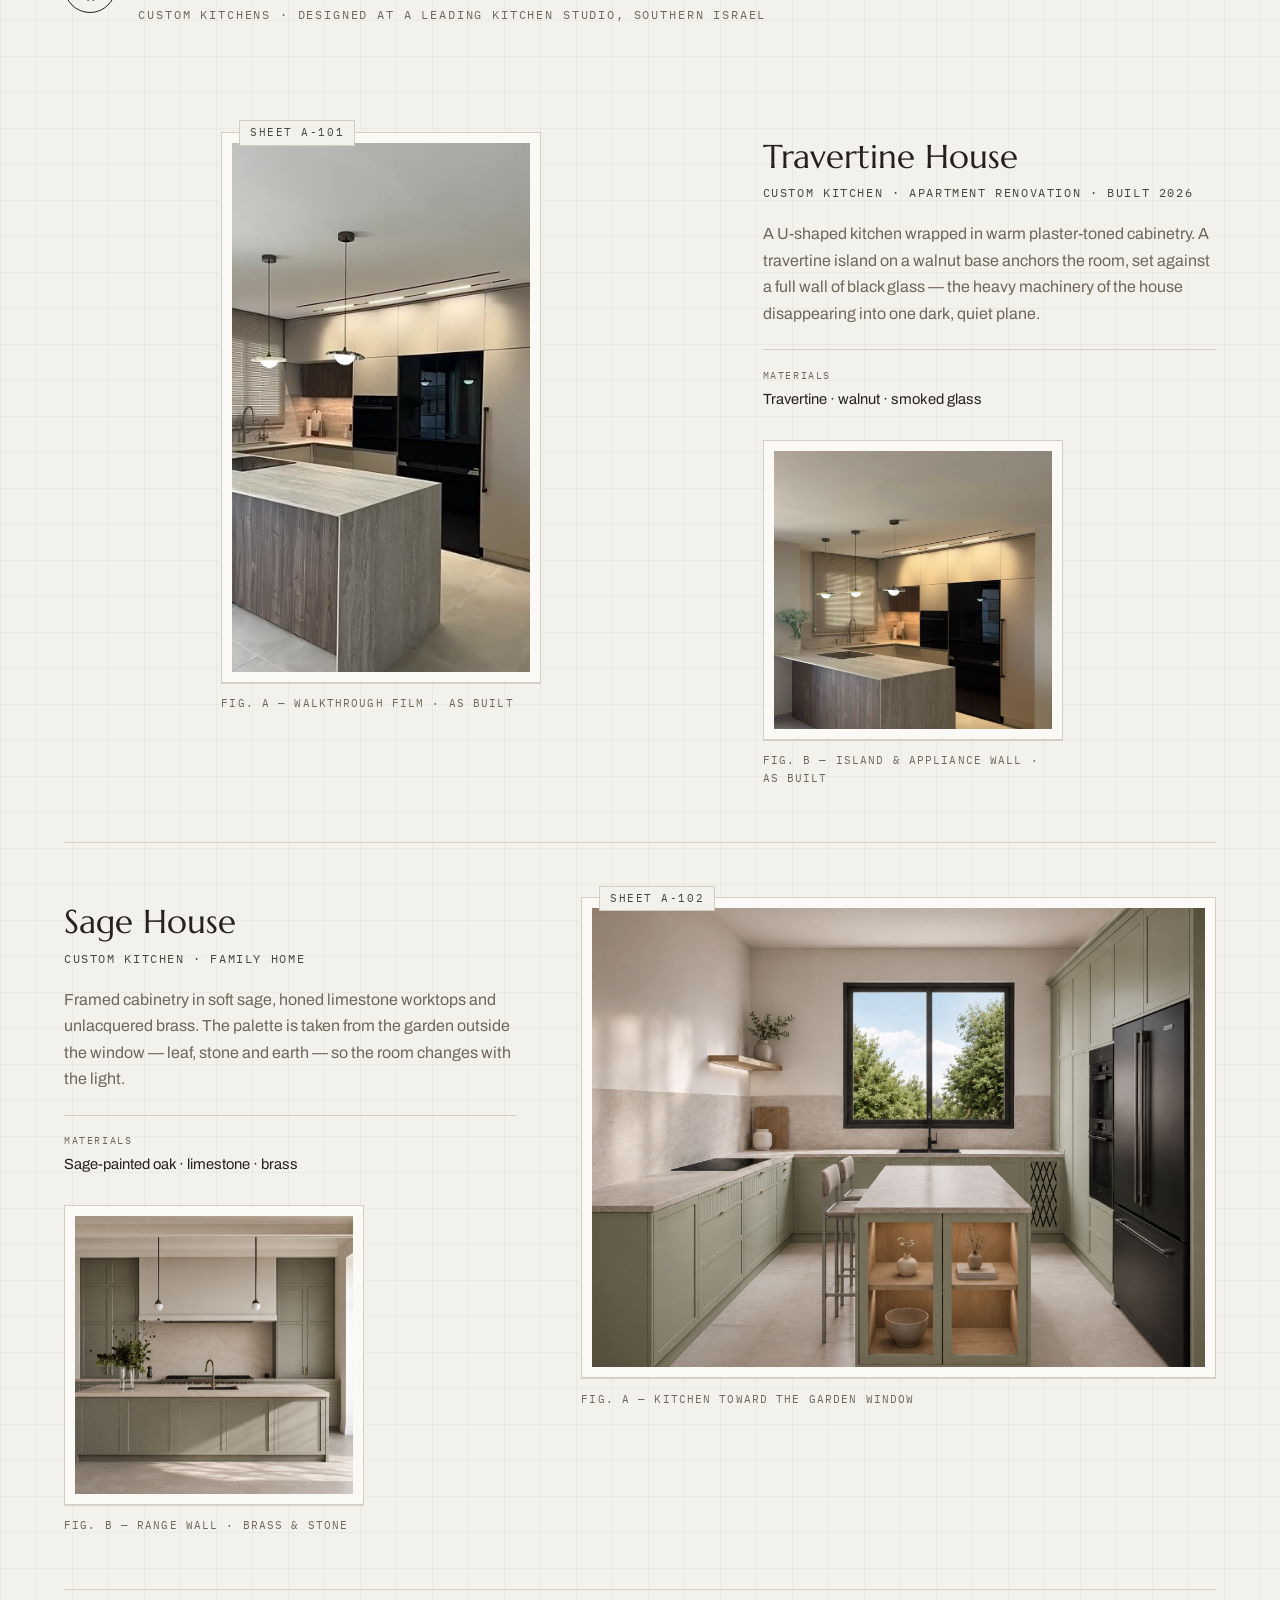
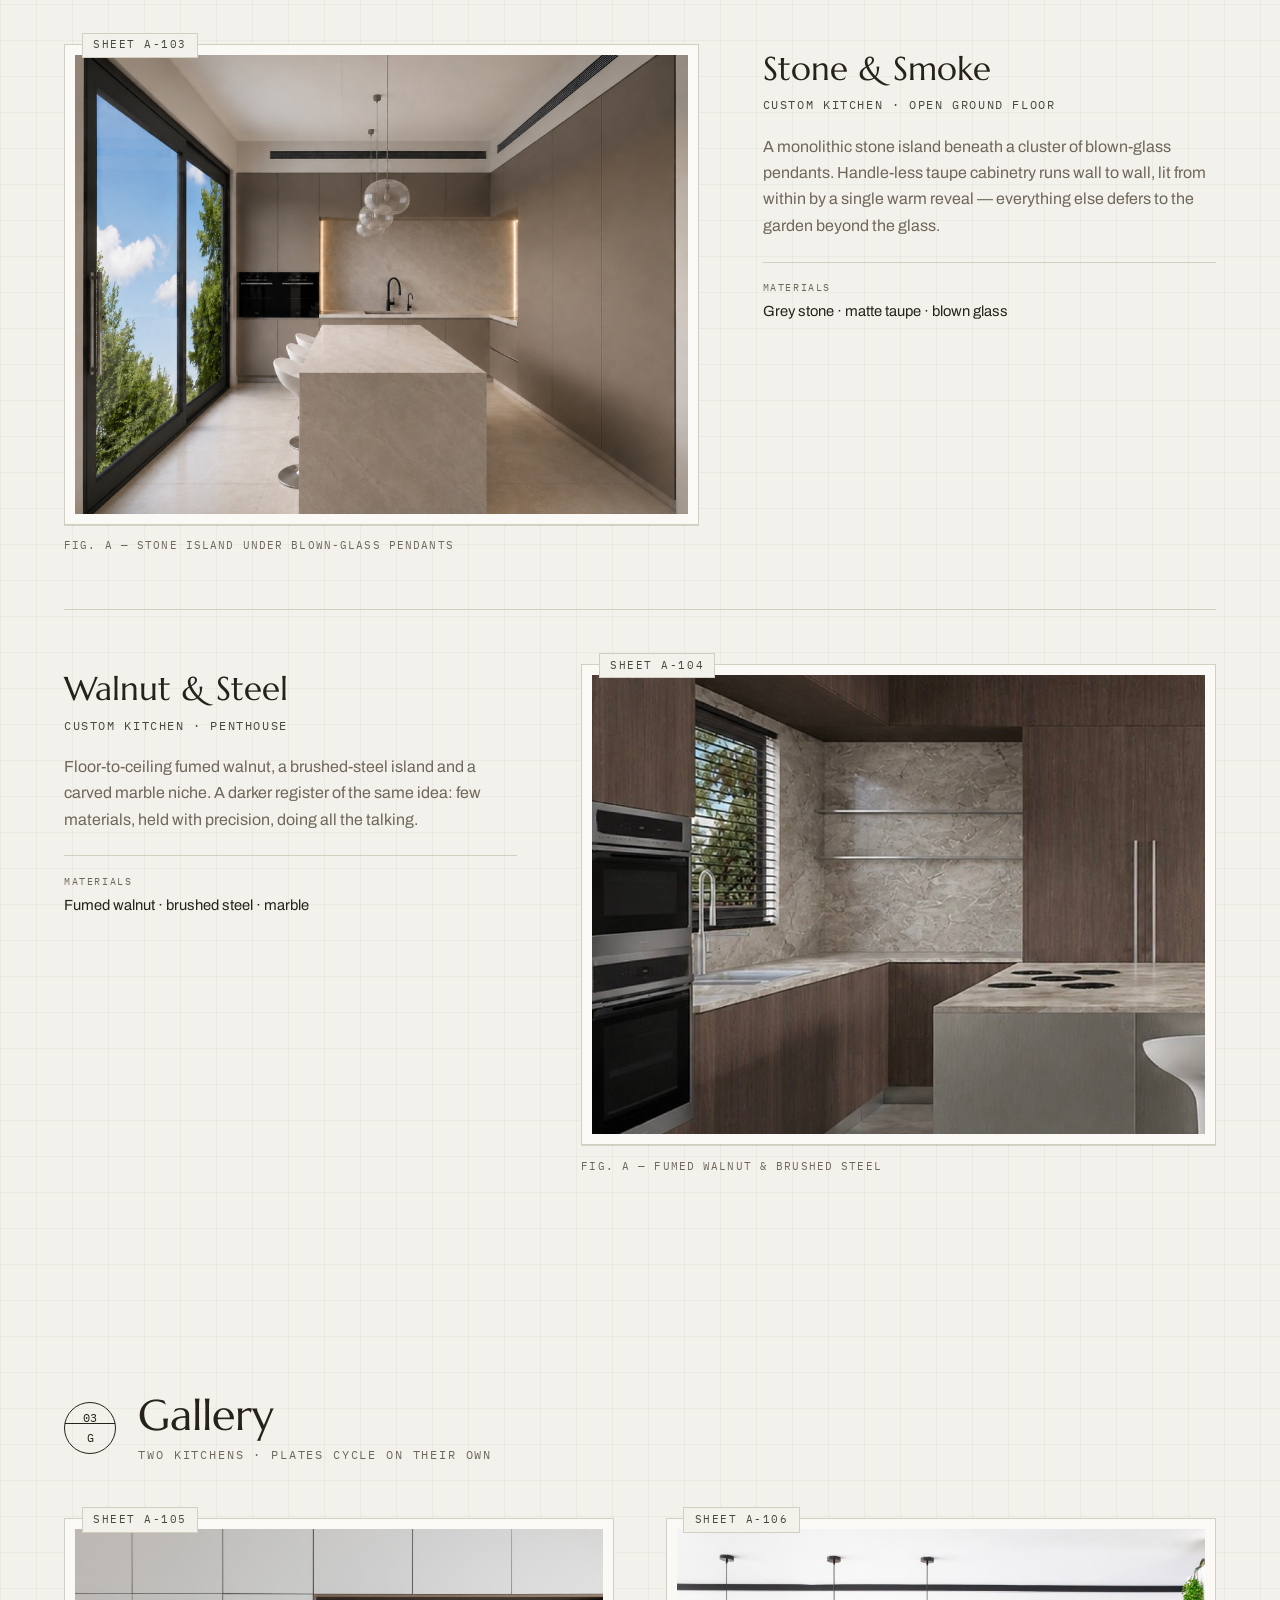
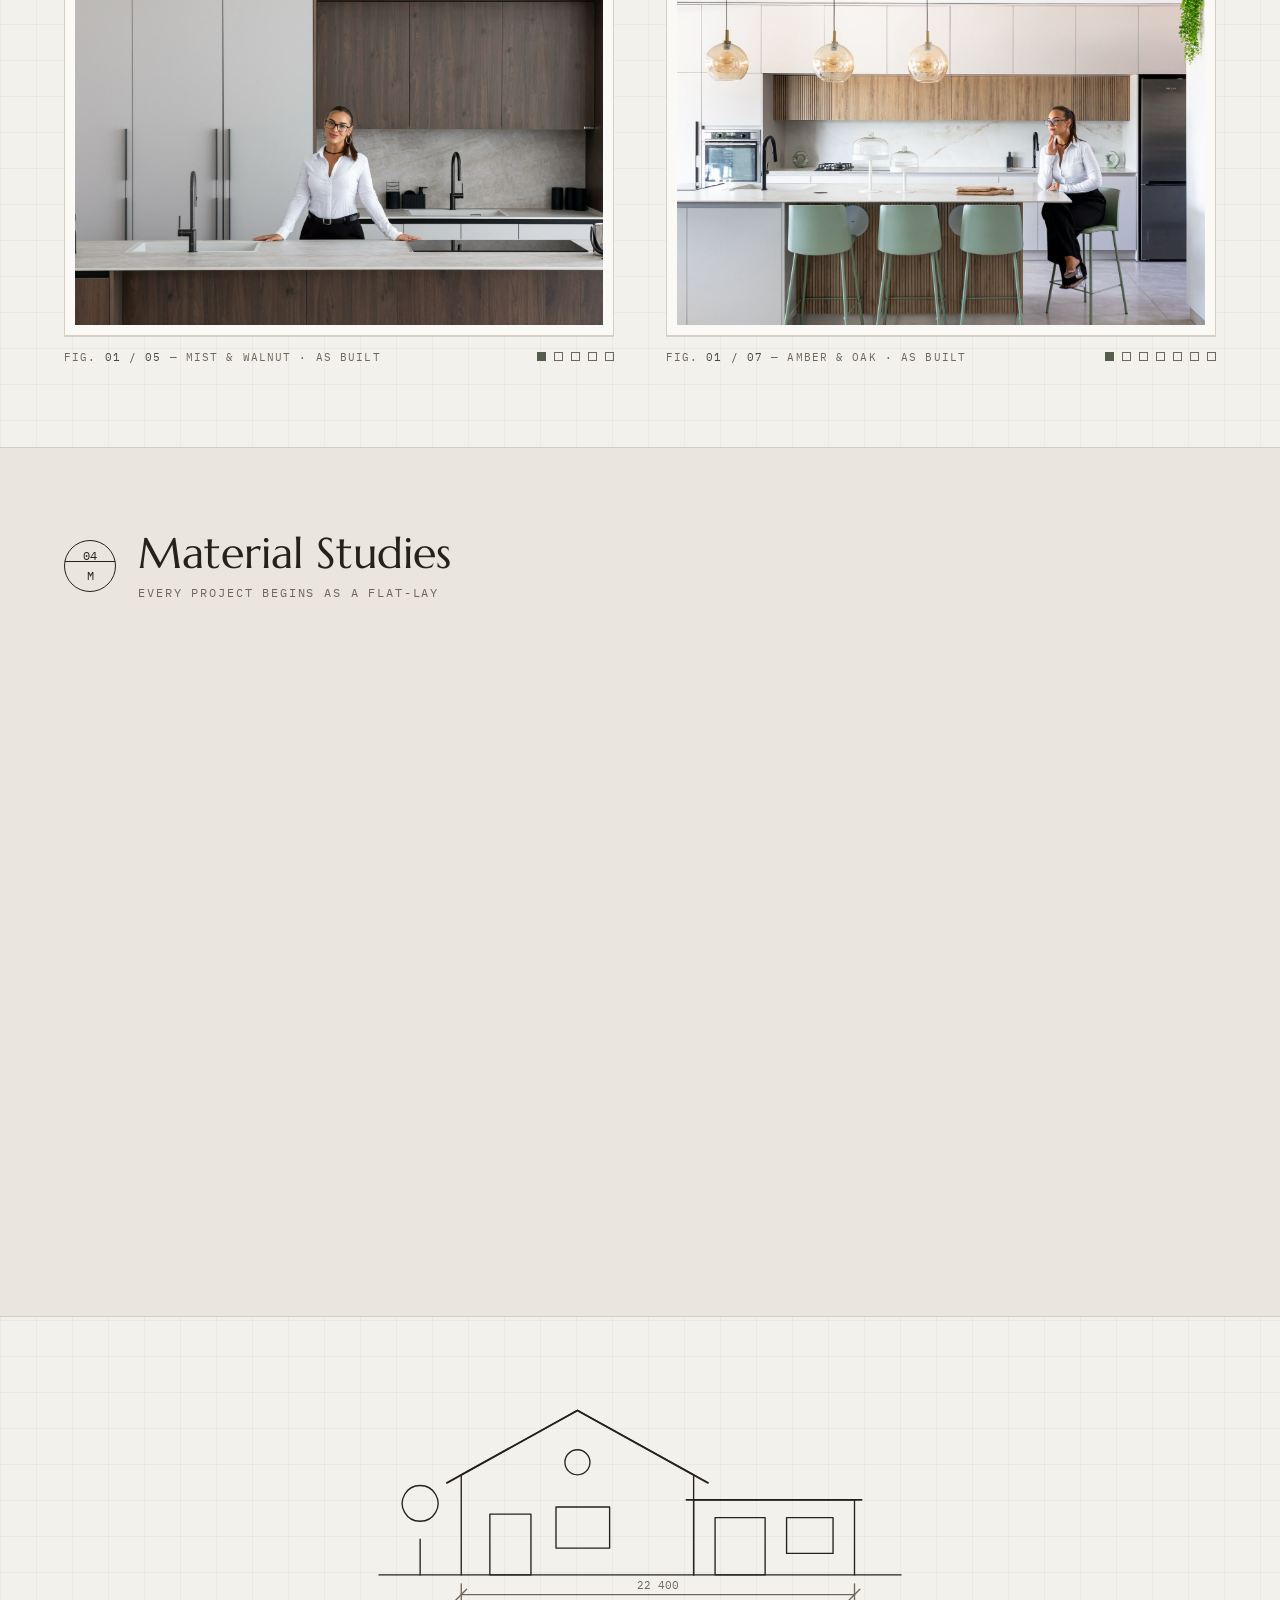
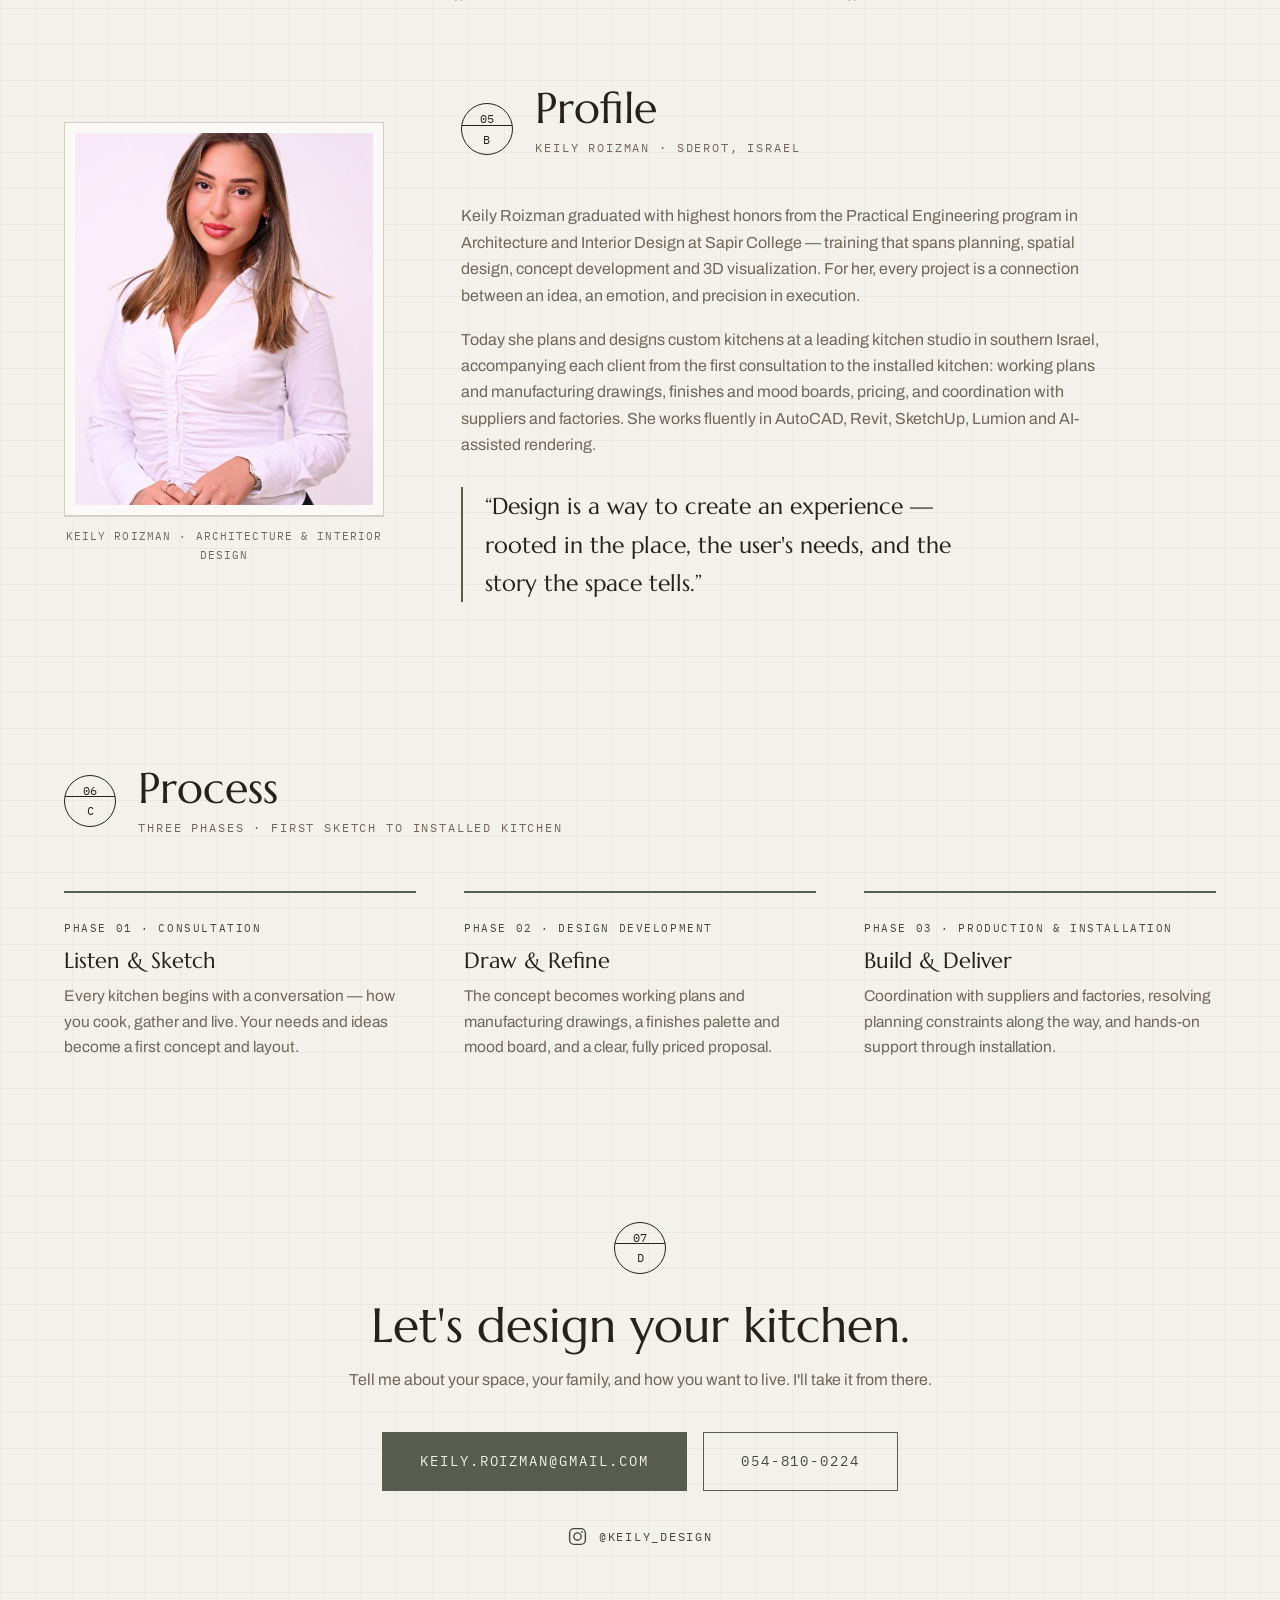
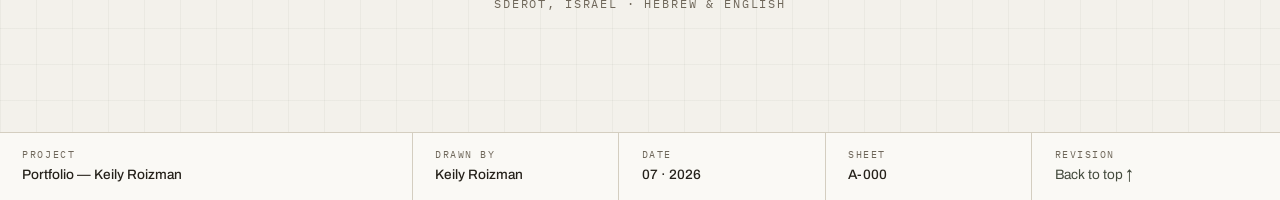
==== commit ded78d1c: "Instagram link (@keily_design) in contact section, monoline icon matching drafting style Co-Authored" ====
--- a/en/index.html
+++ b/en/index.html
@@ -369,6 +369,12 @@
         <a class="btn btn-line btn-lg" id="contact-phone" href="#" rel="nofollow">Call the studio</a>
       </div>
       <noscript><p class="drafting-label">Enable JavaScript to see the studio's contact details.</p></noscript>
+      <p class="contact-social">
+        <a href="https://www.instagram.com/keily_design/" target="_blank" rel="noopener" aria-label="Instagram — keily_design">
+          <svg viewBox="0 0 24 24" fill="none" stroke="currentColor" stroke-width="1.6" stroke-linecap="round" stroke-linejoin="round" aria-hidden="true"><rect x="3" y="3" width="18" height="18" rx="5"/><circle cx="12" cy="12" r="4.2"/><circle cx="17.2" cy="6.8" r="1.05" fill="currentColor" stroke="none"/></svg>
+          <span>@keily_design</span>
+        </a>
+      </p>
       <p class="drafting-label contact-meta">Sderot, Israel · Hebrew &amp; English</p>
     </div>
   </section>
--- a/style.css
+++ b/style.css
@@ -597,6 +597,13 @@
 
 .contact h2 { font-size: clamp(2rem, 4.4vw, 3rem); margin-bottom: 0.9rem; }
 
+/* longer manifesto-style contact line on the Hebrew edition */
+.contact h2.contact-belief {
+  font-size: clamp(1.55rem, 3vw, 2.3rem);
+  max-width: 36rem;
+  margin: 0 auto 2.4rem;
+}
+
 .contact-inner > p { color: var(--ink-soft); margin-bottom: 2.4rem; }
 
 .contact-actions {
@@ -606,7 +613,29 @@
   flex-wrap: wrap;
 }
 
-.contact-meta { margin-top: 1.8rem; }
+/* Instagram — drawn in the same monoline stroke as the drafting callouts */
+.contact-social { margin-top: 2.2rem; }
+
+.contact-social a {
+  display: inline-flex;
+  align-items: center;
+  gap: 0.65rem;
+  font-family: var(--mono);
+  font-size: 0.78rem;
+  letter-spacing: 0.14em;
+  text-transform: uppercase;
+  text-decoration: none;
+  color: var(--accent-ink);
+  padding-bottom: 0.2rem;
+  border-bottom: 1px solid transparent;
+  transition: color 0.2s, border-color 0.2s;
+}
+
+.contact-social a:hover { color: var(--accent); border-bottom-color: var(--accent); }
+
+.contact-social svg { width: 21px; height: 21px; }
+
+.contact-meta { margin-top: 1.6rem; }
 
 /* ── Footer title block ─────────────────────────────────── */
 
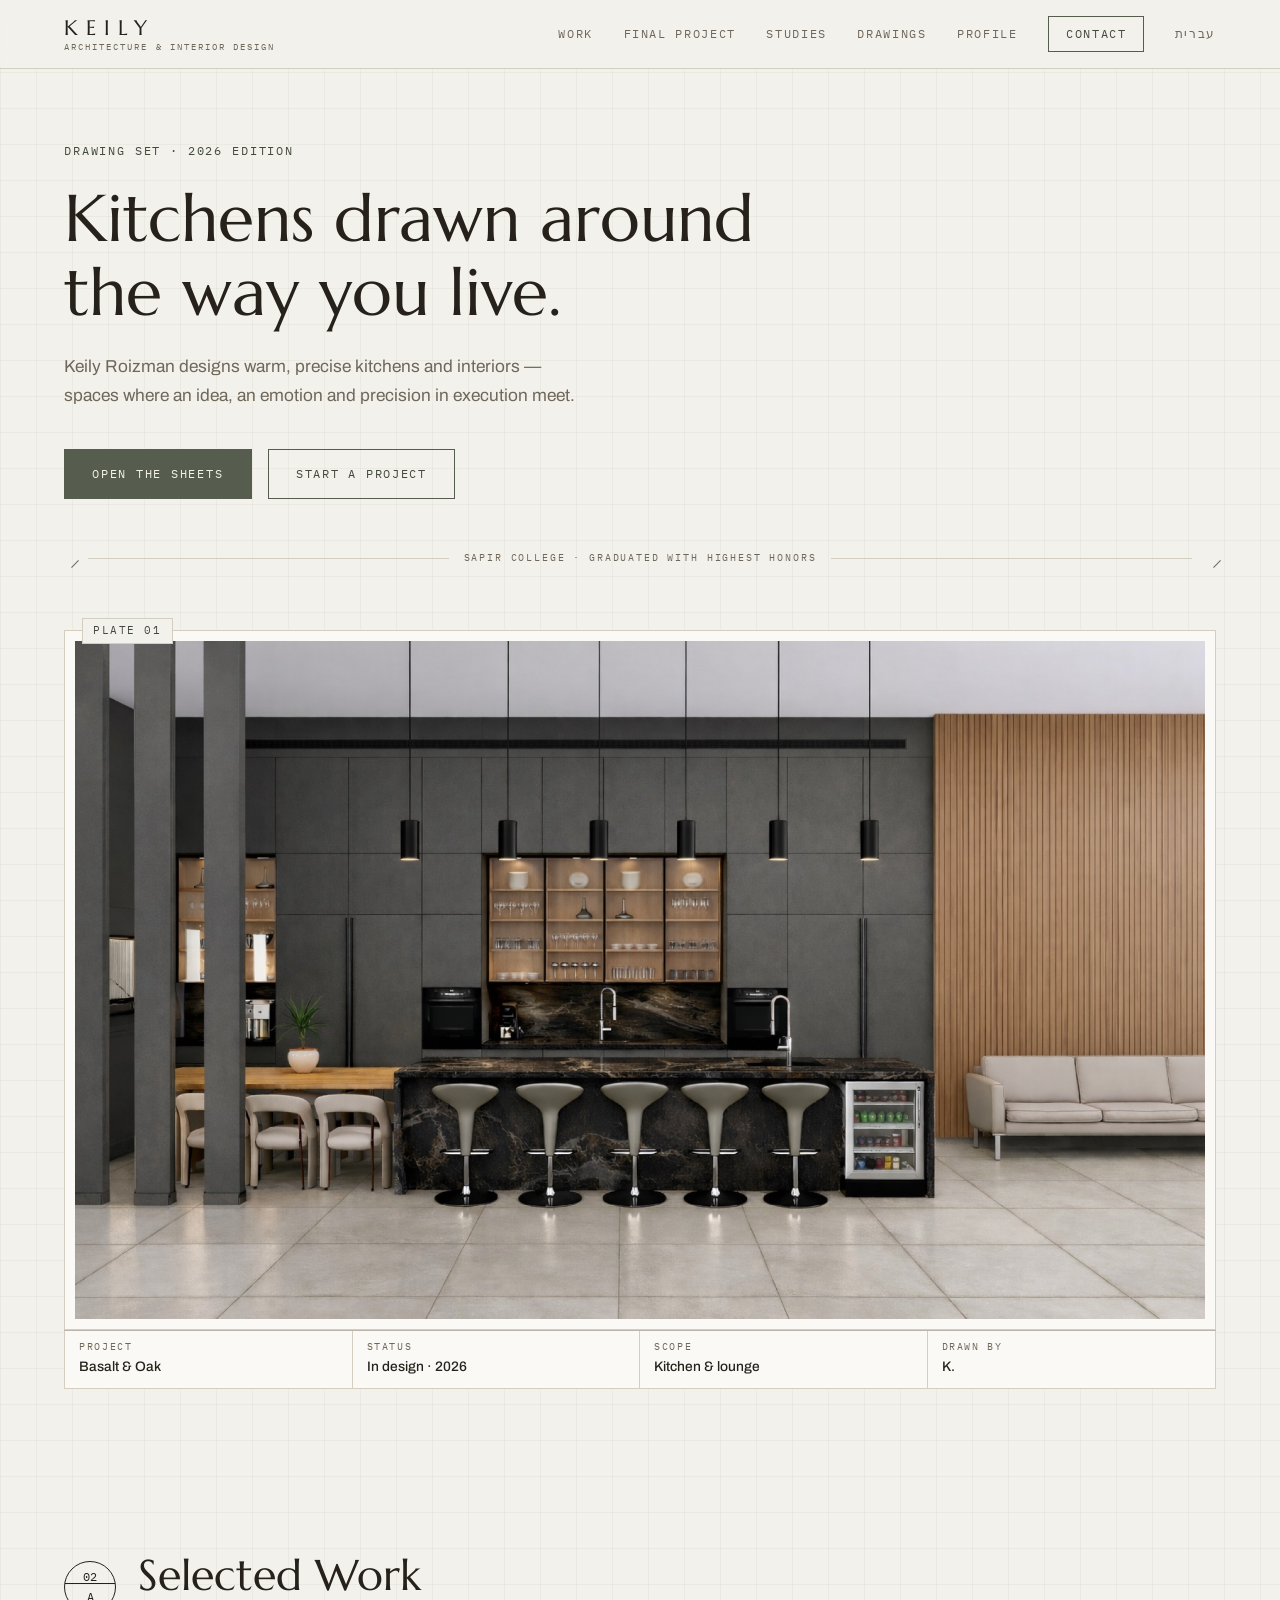
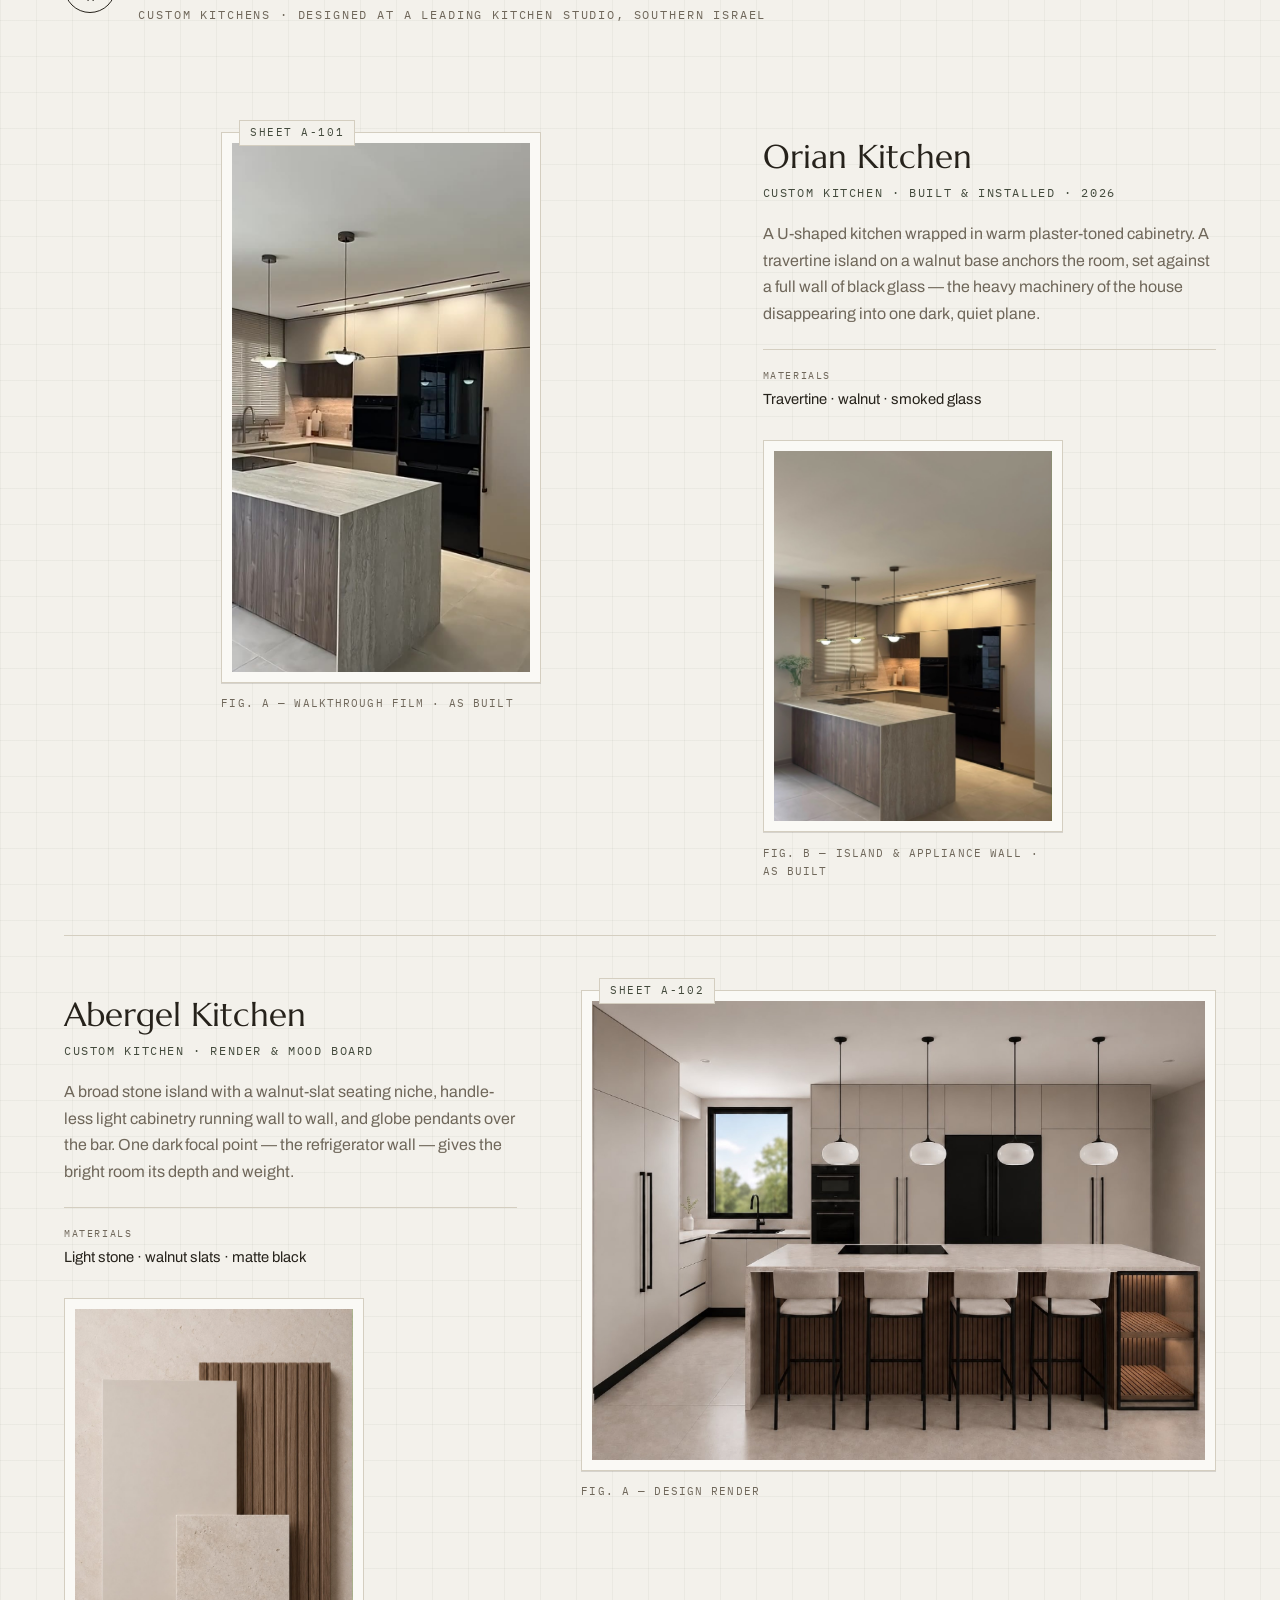
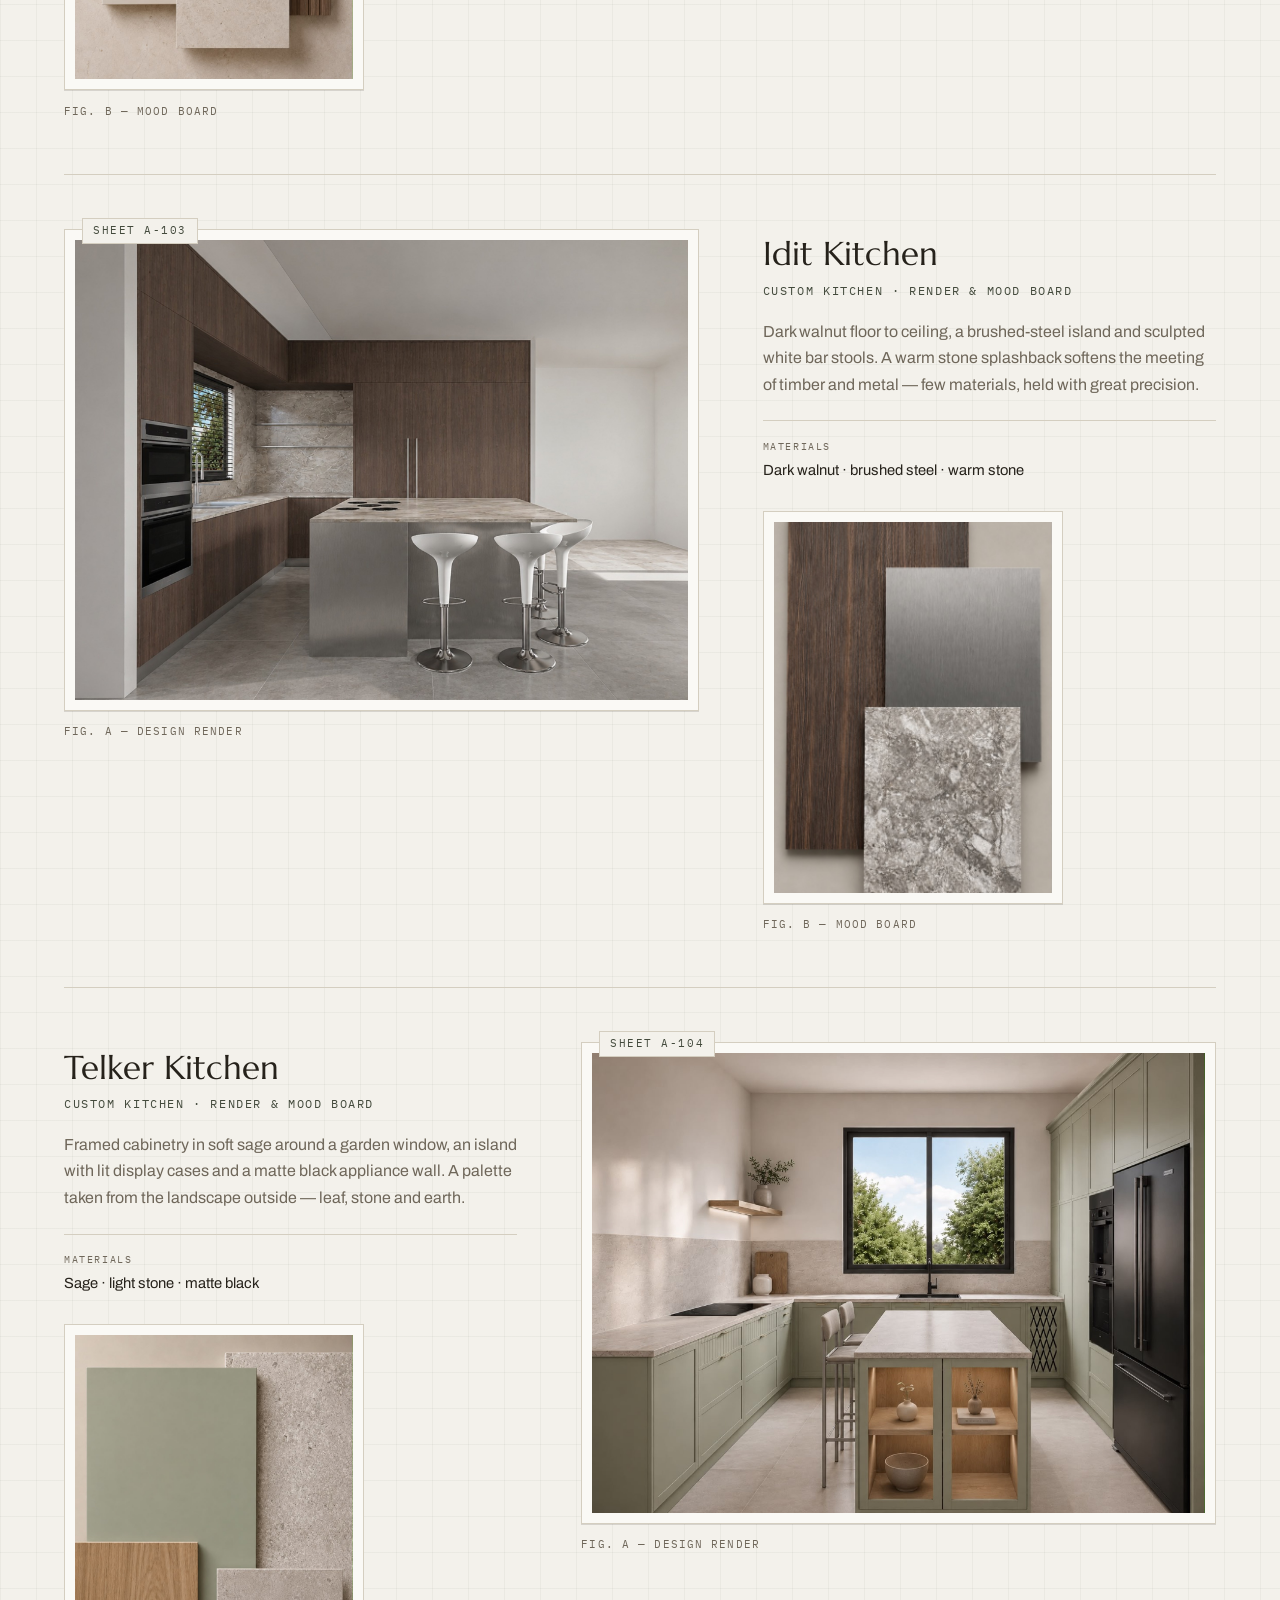
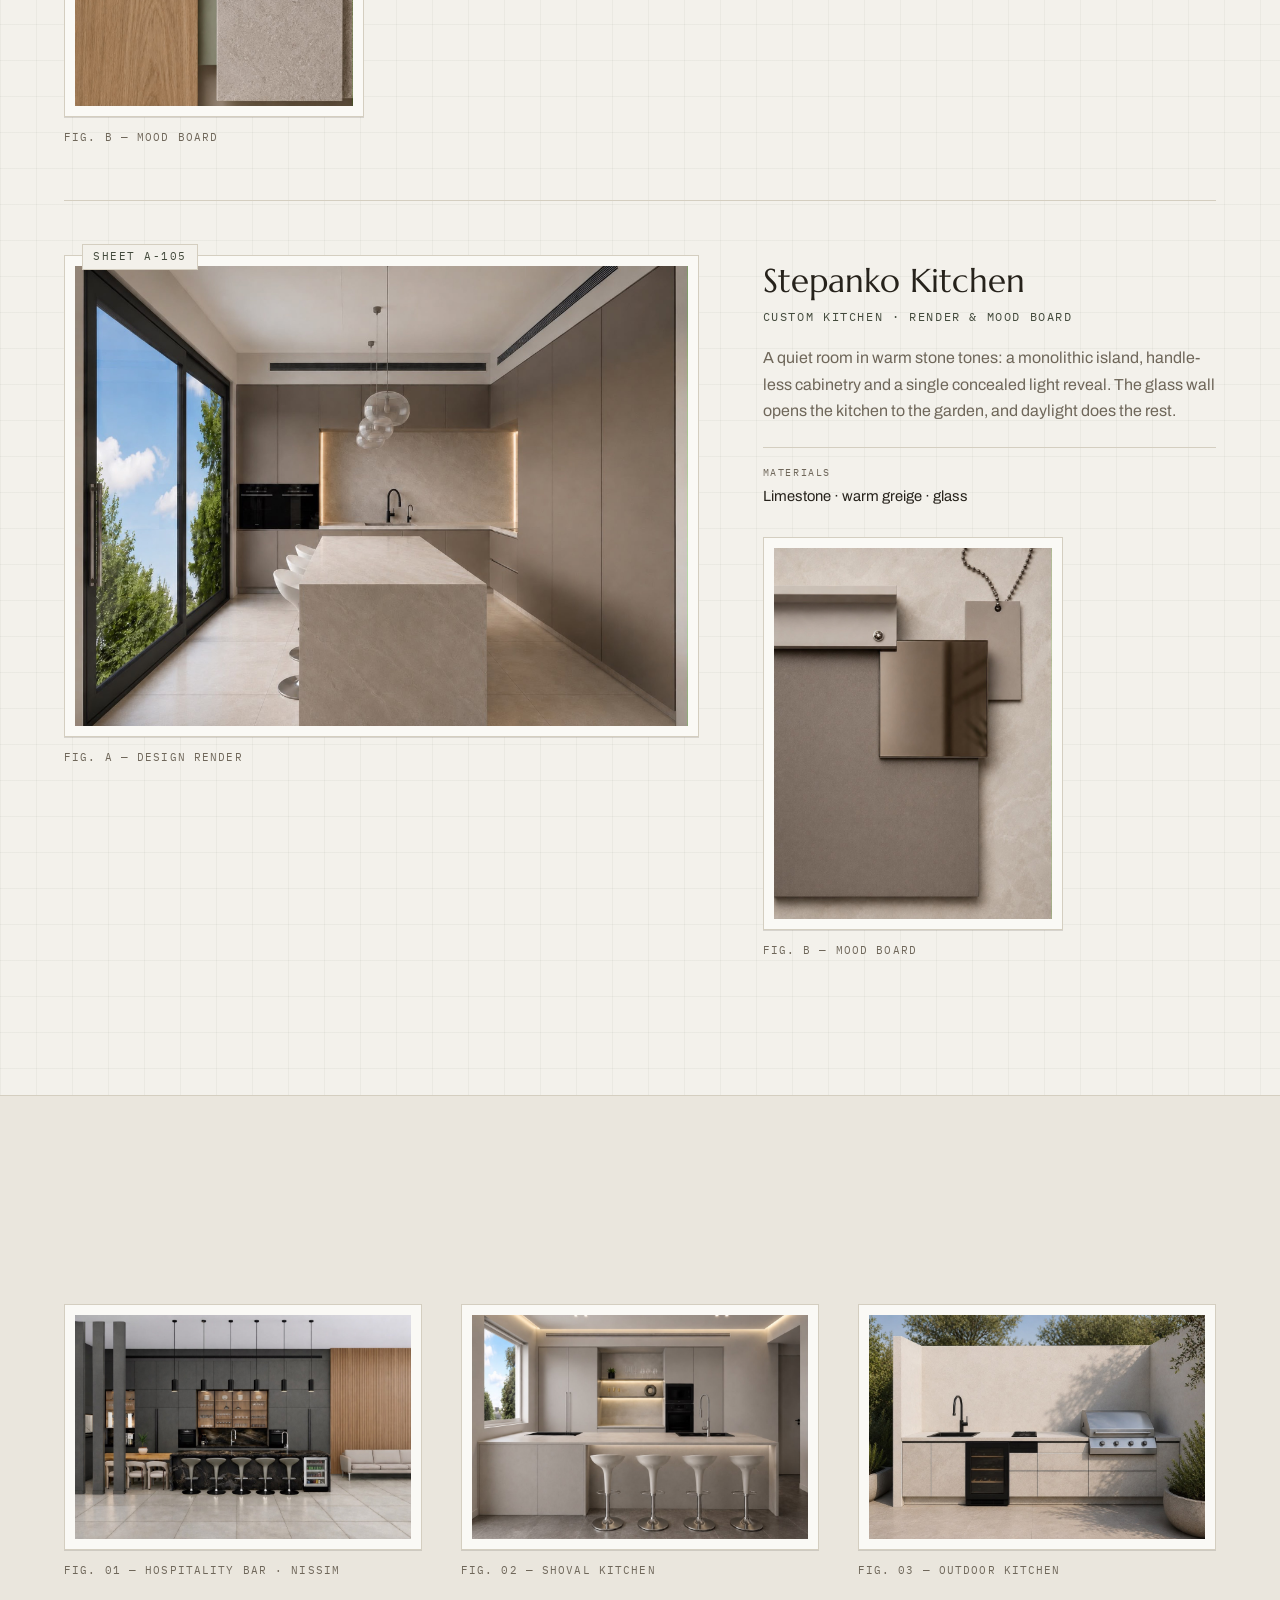
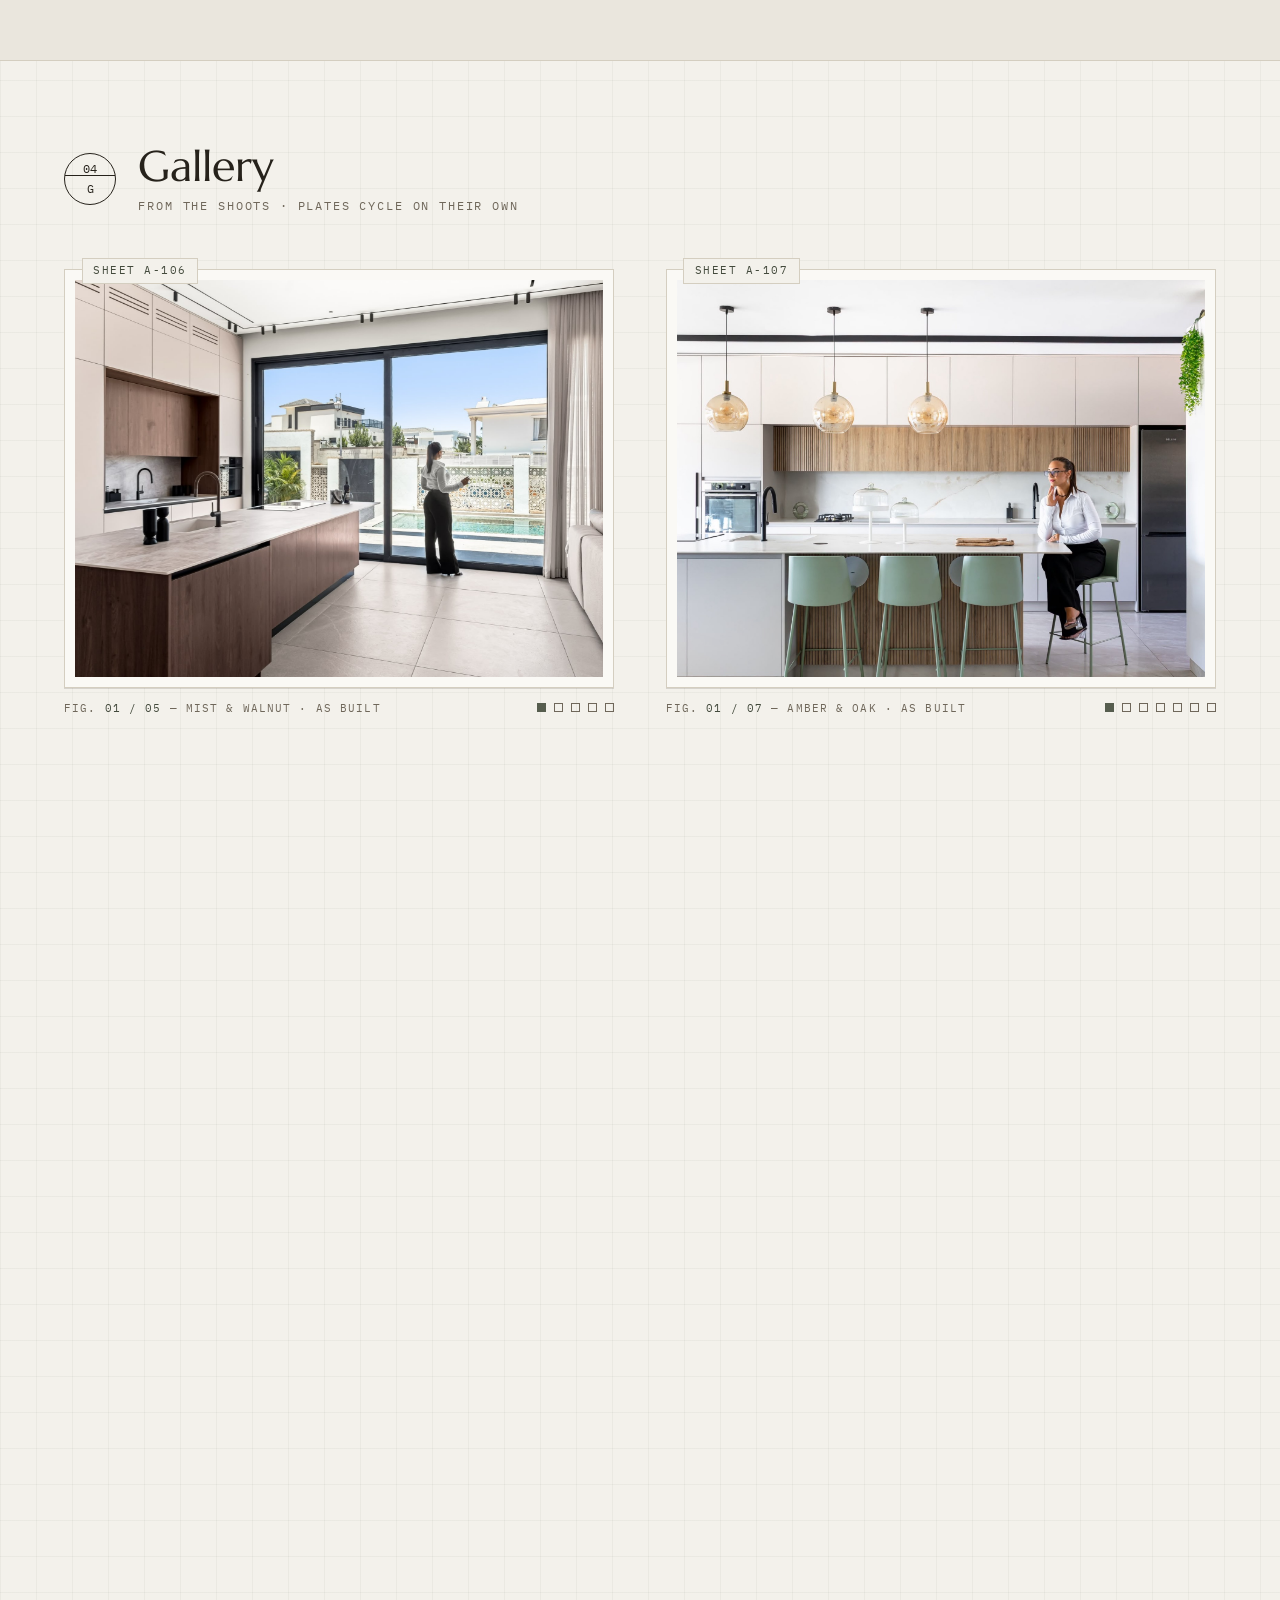
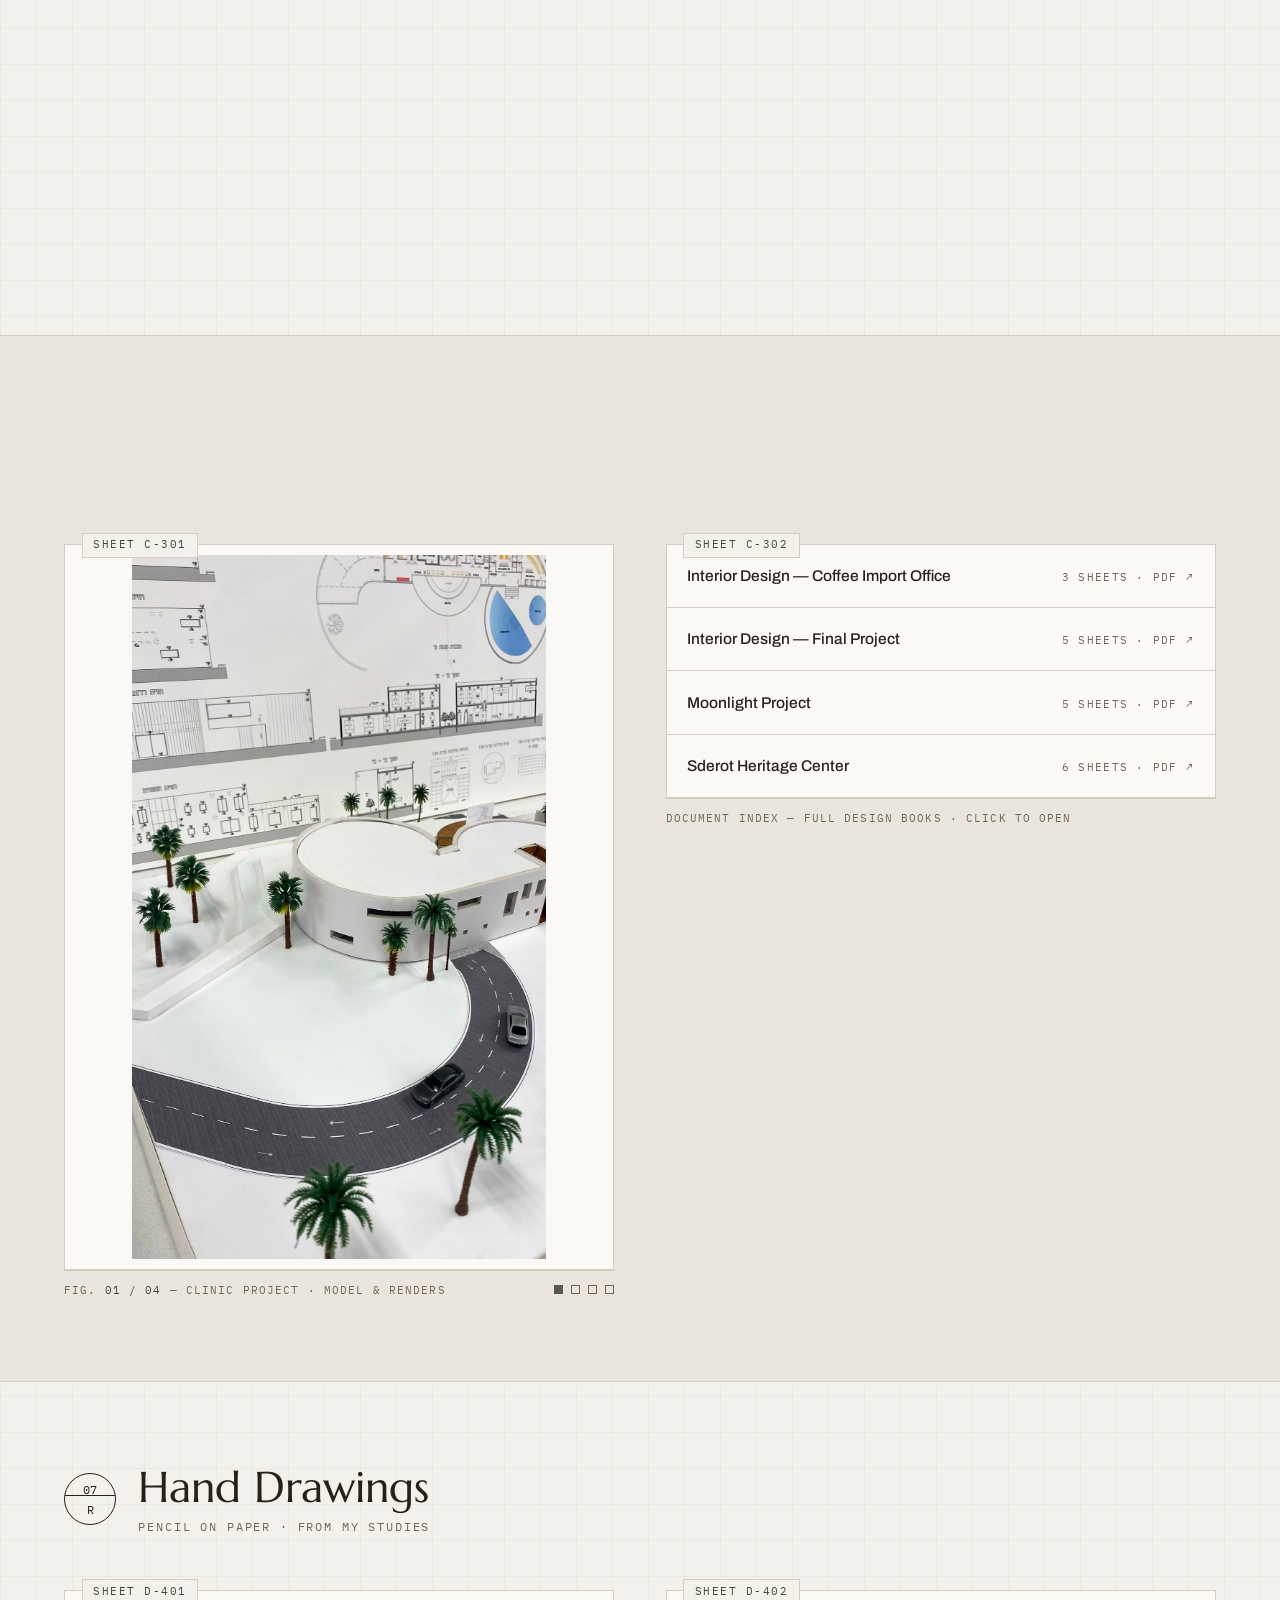
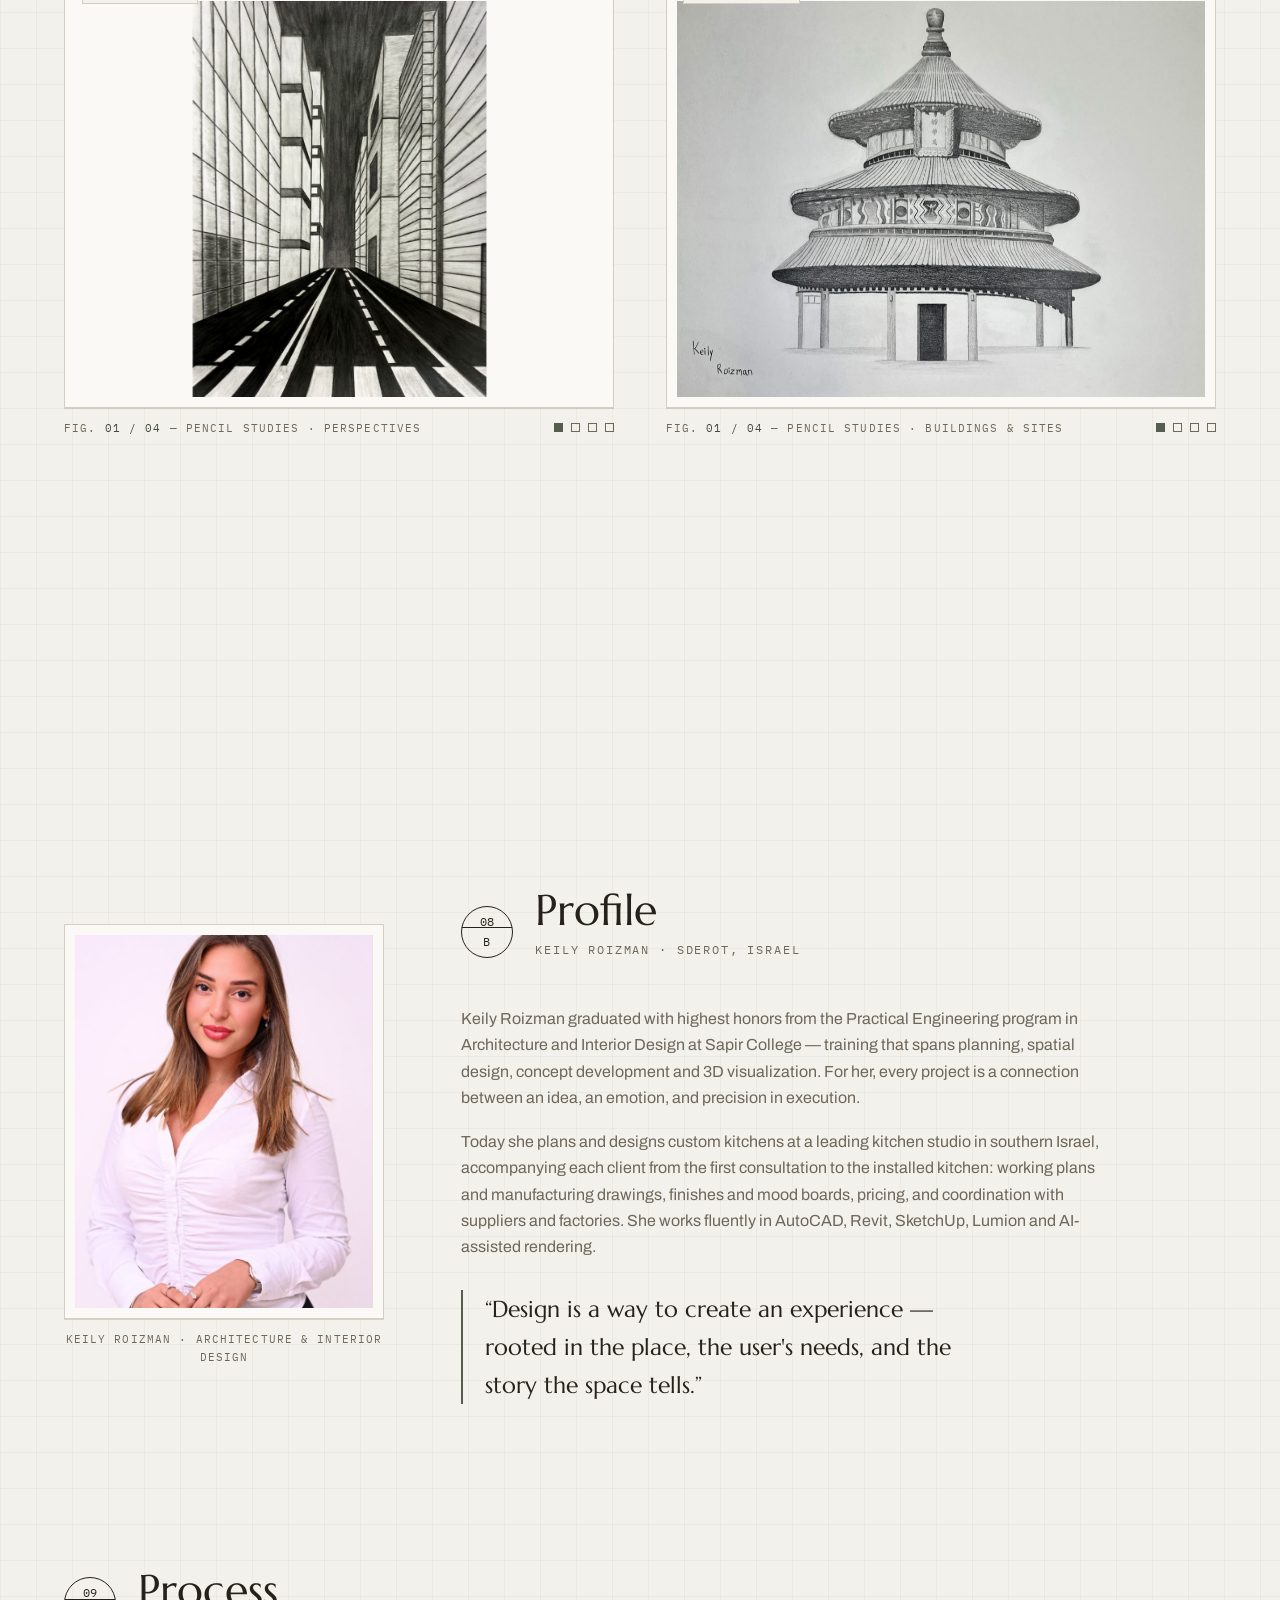
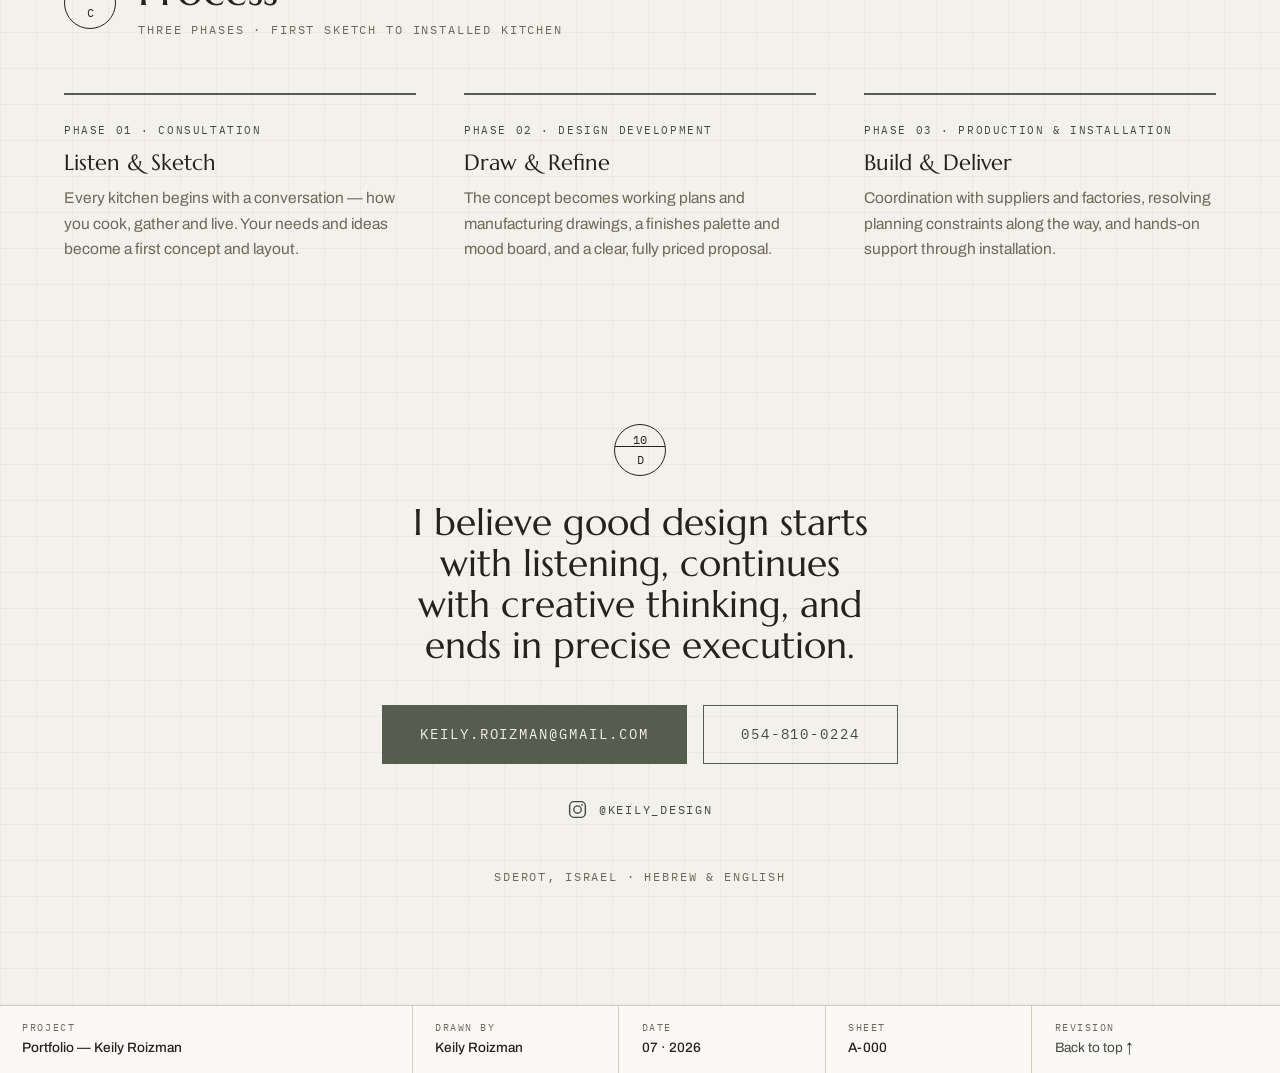
==== commit 1410759f: "Full portfolio update from Keily's content folder: client kitchen plates with mood boards, Desert Mu" ====
--- a/en/index.html
+++ b/en/index.html
@@ -19,10 +19,10 @@
   <a href="#top" class="wordmark">KEILY<span class="wordmark-sub">Architecture &amp; Interior Design</span></a>
   <nav class="site-nav" id="nav">
     <a href="#work">Work</a>
-    <a href="#gallery">Gallery</a>
-    <a href="#materials">Materials</a>
+    <a href="#gmar">Final Project</a>
+    <a href="#studies">Studies</a>
+    <a href="#sketches">Drawings</a>
     <a href="#profile">Profile</a>
-    <a href="#process">Process</a>
     <a href="#contact" class="nav-contact">Contact</a>
     <a href="../" lang="he" dir="rtl">עברית</a>
   </nav>
@@ -69,7 +69,7 @@
     </figure>
   </section>
 
-  <!-- ══════════ SHEETS A-101…A-104 · SELECTED WORK ══════════ -->
+  <!-- ══════════ 1 · SHEETS A-101…A-105 · KITCHENS ══════════ -->
   <section id="work" class="section">
     <header class="section-head reveal">
       <div class="callout" aria-hidden="true"><span>02</span><span>A</span></div>
@@ -79,13 +79,13 @@
       </div>
     </header>
 
-    <!-- A-101 -->
+    <!-- A-101 · Orian -->
     <article class="plate reveal">
       <div class="plate-media">
         <div class="film-portrait">
           <span class="sheet-tag">Sheet A-101</span>
           <div class="plate-frame">
-            <video autoplay muted loop playsinline poster="../assets/travertine-poster.jpg" aria-label="Walkthrough film of the Travertine House kitchen">
+            <video autoplay muted loop playsinline poster="../assets/travertine-poster.jpg" aria-label="Walkthrough film of the Orian kitchen">
               <source src="../assets/travertine-film.mp4" type="video/mp4">
             </video>
           </div>
@@ -93,8 +93,8 @@
         </div>
       </div>
       <div class="plate-info">
-        <h3>Travertine House</h3>
-        <p class="plate-meta">Custom kitchen · apartment renovation · built 2026</p>
+        <h3>Orian Kitchen</h3>
+        <p class="plate-meta">Custom kitchen · Built &amp; installed · 2026</p>
         <p class="plate-desc">
           A U-shaped kitchen wrapped in warm plaster-toned cabinetry. A
           travertine island on a walnut base anchors the room, set against a
@@ -104,104 +104,176 @@
         <p class="plate-materials"><span>Materials</span>Travertine · walnut · smoked glass</p>
         <div class="plate-detail">
           <div class="plate-frame">
-            <img src="../assets/travertine-hero.jpg" alt="The travertine island on its walnut base, photographed after handover" loading="lazy">
+            <img src="../assets/orian-01.jpg" alt="The Orian kitchen after installation: travertine island facing the dark appliance wall" loading="lazy">
           </div>
           <p class="fig-caption">FIG. B — Island &amp; appliance wall · as built</p>
         </div>
       </div>
     </article>
 
-    <!-- A-102 -->
+    <!-- A-102 · Abergel -->
     <article class="plate plate-flip reveal">
       <div class="plate-media">
         <span class="sheet-tag">Sheet A-102</span>
         <div class="plate-frame">
-          <img src="../assets/sage-01.jpg" alt="Sage green framed kitchen with a stone-topped island, black-framed window and matte black refrigerator" loading="lazy">
-        </div>
-        <p class="fig-caption">FIG. A — Kitchen toward the garden window</p>
+          <img src="../assets/render-abergel.jpg" alt="Render of the Abergel kitchen: light cabinetry, a large stone island with a walnut-slat seating niche, black refrigerator and globe pendants" loading="lazy">
+        </div>
+        <p class="fig-caption">FIG. A — Design render</p>
       </div>
       <div class="plate-info">
-        <h3>Sage House</h3>
-        <p class="plate-meta">Custom kitchen · family home</p>
+        <h3>Abergel Kitchen</h3>
+        <p class="plate-meta">Custom kitchen · Render &amp; mood board</p>
         <p class="plate-desc">
-          Framed cabinetry in soft sage, honed limestone worktops and
-          unlacquered brass. The palette is taken from the garden outside the
-          window — leaf, stone and earth — so the room changes with the light.
-        </p>
-        <p class="plate-materials"><span>Materials</span>Sage-painted oak · limestone · brass</p>
+          A broad stone island with a walnut-slat seating niche, handle-less
+          light cabinetry running wall to wall, and globe pendants over the
+          bar. One dark focal point — the refrigerator wall — gives the
+          bright room its depth and weight.
+        </p>
+        <p class="plate-materials"><span>Materials</span>Light stone · walnut slats · matte black</p>
         <div class="plate-detail">
           <div class="plate-frame">
-            <img src="../assets/sage-02.jpg" alt="Detail of the sage kitchen: brass tap, stone splashback and glass pendants" loading="lazy">
-          </div>
-          <p class="fig-caption">FIG. B — Range wall · brass &amp; stone</p>
+            <img src="../assets/board-abergel.jpg" alt="Abergel mood board: light stone, walnut slats and travertine samples" loading="lazy">
+          </div>
+          <p class="fig-caption">FIG. B — Mood board</p>
         </div>
       </div>
     </article>
 
-    <!-- A-103 -->
+    <!-- A-103 · Idit -->
     <article class="plate reveal">
       <div class="plate-media">
         <span class="sheet-tag">Sheet A-103</span>
         <div class="plate-frame">
-          <img src="../assets/taupe-01.jpg" alt="Minimal taupe kitchen with a monolithic stone island and blown glass pendants beside a full-height glass door" loading="lazy">
-        </div>
-        <p class="fig-caption">FIG. A — Stone island under blown-glass pendants</p>
+          <img src="../assets/render-idit.jpg" alt="Render of the Idit kitchen: a full dark-walnut cabinet wall, brushed steel island and white sculpted bar stools" loading="lazy">
+        </div>
+        <p class="fig-caption">FIG. A — Design render</p>
       </div>
       <div class="plate-info">
-        <h3>Stone &amp; Smoke</h3>
-        <p class="plate-meta">Custom kitchen · open ground floor</p>
+        <h3>Idit Kitchen</h3>
+        <p class="plate-meta">Custom kitchen · Render &amp; mood board</p>
         <p class="plate-desc">
-          A monolithic stone island beneath a cluster of blown-glass pendants.
-          Handle-less taupe cabinetry runs wall to wall, lit from within by a
-          single warm reveal — everything else defers to the garden beyond the
-          glass.
-        </p>
-        <p class="plate-materials"><span>Materials</span>Grey stone · matte taupe · blown glass</p>
+          Dark walnut floor to ceiling, a brushed-steel island and sculpted
+          white bar stools. A warm stone splashback softens the meeting of
+          timber and metal — few materials, held with great precision.
+        </p>
+        <p class="plate-materials"><span>Materials</span>Dark walnut · brushed steel · warm stone</p>
+        <div class="plate-detail">
+          <div class="plate-frame">
+            <img src="../assets/board-idit.jpg" alt="Idit mood board: dark walnut, brushed metal and stone" loading="lazy">
+          </div>
+          <p class="fig-caption">FIG. B — Mood board</p>
+        </div>
       </div>
     </article>
 
-    <!-- A-104 -->
+    <!-- A-104 · Telker -->
     <article class="plate plate-flip reveal">
       <div class="plate-media">
         <span class="sheet-tag">Sheet A-104</span>
         <div class="plate-frame">
-          <img src="../assets/walnut-01.jpg" alt="Dark fumed walnut kitchen with a brushed steel island and marble splashback niche" loading="lazy">
-        </div>
-        <p class="fig-caption">FIG. A — Fumed walnut &amp; brushed steel</p>
+          <img src="../assets/render-telker.jpg" alt="Render of the Telker kitchen: sage green framed cabinetry, an island with lit display cases and a matte black appliance wall" loading="lazy">
+        </div>
+        <p class="fig-caption">FIG. A — Design render</p>
       </div>
       <div class="plate-info">
-        <h3>Walnut &amp; Steel</h3>
-        <p class="plate-meta">Custom kitchen · penthouse</p>
+        <h3>Telker Kitchen</h3>
+        <p class="plate-meta">Custom kitchen · Render &amp; mood board</p>
         <p class="plate-desc">
-          Floor-to-ceiling fumed walnut, a brushed-steel island and a carved
-          marble niche. A darker register of the same idea: few materials,
-          held with precision, doing all the talking.
-        </p>
-        <p class="plate-materials"><span>Materials</span>Fumed walnut · brushed steel · marble</p>
+          Framed cabinetry in soft sage around a garden window, an island
+          with lit display cases and a matte black appliance wall. A palette
+          taken from the landscape outside — leaf, stone and earth.
+        </p>
+        <p class="plate-materials"><span>Materials</span>Sage · light stone · matte black</p>
+        <div class="plate-detail">
+          <div class="plate-frame">
+            <img src="../assets/board-telker.jpg" alt="Telker mood board: sage green, stone and timber" loading="lazy">
+          </div>
+          <p class="fig-caption">FIG. B — Mood board</p>
+        </div>
       </div>
     </article>
-  </section>
-
-  <!-- ══════════ SHEETS A-105…A-106 · GALLERY ══════════ -->
+
+    <!-- A-105 · Stepanko -->
+    <article class="plate reveal">
+      <div class="plate-media">
+        <span class="sheet-tag">Sheet A-105</span>
+        <div class="plate-frame">
+          <img src="../assets/render-stepanko.jpg" alt="Render of the Stepanko kitchen: a minimal kitchen in warm stone tones, monolithic island and a glass wall to the garden" loading="lazy">
+        </div>
+        <p class="fig-caption">FIG. A — Design render</p>
+      </div>
+      <div class="plate-info">
+        <h3>Stepanko Kitchen</h3>
+        <p class="plate-meta">Custom kitchen · Render &amp; mood board</p>
+        <p class="plate-desc">
+          A quiet room in warm stone tones: a monolithic island, handle-less
+          cabinetry and a single concealed light reveal. The glass wall opens
+          the kitchen to the garden, and daylight does the rest.
+        </p>
+        <p class="plate-materials"><span>Materials</span>Limestone · warm greige · glass</p>
+        <div class="plate-detail">
+          <div class="plate-frame">
+            <img src="../assets/board-stepanko.jpg" alt="Stepanko mood board: limestone, sand tones and light timber" loading="lazy">
+          </div>
+          <p class="fig-caption">FIG. B — Mood board</p>
+        </div>
+      </div>
+    </article>
+  </section>
+
+  <!-- ══════════ 1a · MORE RENDERS ══════════ -->
+  <section id="renders" class="section section-alt">
+    <div class="section-alt-inner">
+      <header class="section-head reveal">
+        <div class="callout" aria-hidden="true"><span>03</span><span>M</span></div>
+        <div>
+          <h2>More Renders</h2>
+          <p class="drafting-label">Three spaces · from the studio</p>
+        </div>
+      </header>
+      <div class="materials-grid renders-grid">
+        <figure class="reveal">
+          <div class="plate-frame">
+            <img src="../assets/render-nissim.jpg" alt="Render of the Nissim hospitality bar: a dark bar wall with lit glass shelving, oak slat cladding and a marble counter" loading="lazy">
+          </div>
+          <figcaption class="fig-caption">FIG. 01 — Hospitality bar · Nissim</figcaption>
+        </figure>
+        <figure class="reveal">
+          <div class="plate-frame">
+            <img src="../assets/render-shoval.jpg" alt="Render of the Shoval kitchen: light cabinetry with a lit niche, white stone island and four bar stools" loading="lazy">
+          </div>
+          <figcaption class="fig-caption">FIG. 02 — Shoval kitchen</figcaption>
+        </figure>
+        <figure class="reveal">
+          <div class="plate-frame">
+            <img src="../assets/render-outdoor.jpg" alt="Render of an outdoor kitchen: a light stone front with a grill station, black tap and olive trees" loading="lazy">
+          </div>
+          <figcaption class="fig-caption">FIG. 03 — Outdoor kitchen</figcaption>
+        </figure>
+      </div>
+    </div>
+  </section>
+
+  <!-- ══════════ 1b · SHEETS A-106…A-107 · GALLERY ══════════ -->
   <section id="gallery" class="section">
     <header class="section-head reveal">
-      <div class="callout" aria-hidden="true"><span>03</span><span>G</span></div>
+      <div class="callout" aria-hidden="true"><span>04</span><span>G</span></div>
       <div>
         <h2>Gallery</h2>
-        <p class="drafting-label">Two kitchens · plates cycle on their own</p>
+        <p class="drafting-label">From the shoots · plates cycle on their own</p>
       </div>
     </header>
 
     <div class="gallery-grid">
       <figure class="gallery-plate reveal">
-        <span class="sheet-tag">Sheet A-105</span>
+        <span class="sheet-tag">Sheet A-106</span>
         <div class="plate-frame">
           <div class="slides" role="group" aria-roledescription="carousel" aria-label="Mist &amp; Walnut — photographs">
-            <img src="../assets/mist-01.jpg" class="active" alt="Keily at the pale stone island of the mist-grey and walnut kitchen, black taps to either side" loading="lazy">
-            <img src="../assets/mist-02.jpg" alt="Full elevation of the mist-grey kitchen: tall handle-less cabinetry around a dark walnut niche" loading="lazy">
-            <img src="../assets/mist-03.jpg" alt="Detail of the walnut base units beneath the pale stone worktop" loading="lazy">
-            <img src="../assets/mist-04.jpg" alt="Portrait view of the tall mist-grey cabinetry and dark walnut wall units" loading="lazy">
-            <img src="../assets/mist-05.jpg" alt="Portrait detail of the stone island with its matte black tap" loading="lazy">
+            <img src="../assets/shoot-01.jpg" class="active" alt="Keily at the pale stone island of the mist-grey and walnut kitchen, black taps to either side" loading="lazy">
+            <img src="../assets/shoot-02.jpg" alt="Full elevation of the mist-grey kitchen: tall handle-less cabinetry around a dark walnut niche" loading="lazy">
+            <img src="../assets/shoot-03.jpg" alt="Portrait view of the tall mist-grey cabinetry and dark walnut wall units" loading="lazy">
+            <img src="../assets/shoot-04.jpg" alt="Portrait detail of the stone island with its matte black tap" loading="lazy">
+            <img src="../assets/shoot-05.jpg" alt="Detail of the walnut base units beneath the pale stone worktop" loading="lazy">
           </div>
         </div>
         <figcaption class="gallery-caption">
@@ -211,16 +283,16 @@
       </figure>
 
       <figure class="gallery-plate reveal">
-        <span class="sheet-tag">Sheet A-106</span>
+        <span class="sheet-tag">Sheet A-107</span>
         <div class="plate-frame">
           <div class="slides" role="group" aria-roledescription="carousel" aria-label="Amber &amp; Oak — photographs">
-            <img src="../assets/amber-01.jpg" class="active" alt="The oak-slat kitchen under amber glass pendants, sage green stools drawn up to the island" loading="lazy">
-            <img src="../assets/amber-02.jpg" alt="White kitchen run with fluted oak cabinets and a marble-veined splashback" loading="lazy">
-            <img src="../assets/amber-03.jpg" alt="The island and pendants seen from the living space" loading="lazy">
-            <img src="../assets/amber-04.jpg" alt="Detail of the fluted oak paneling on the island" loading="lazy">
-            <img src="../assets/amber-05.jpg" alt="The cooking wall with black tap and warm oak upper cabinets" loading="lazy">
-            <img src="../assets/amber-06.jpg" alt="Wide view of the open kitchen and dining space" loading="lazy">
-            <img src="../assets/amber-07.jpg" alt="Portrait detail of the amber glass pendants above the stone worktop" loading="lazy">
+            <img src="../assets/shoot-06.jpg" class="active" alt="The oak-slat kitchen under amber glass pendants, sage green stools drawn up to the island" loading="lazy">
+            <img src="../assets/shoot-07.jpg" alt="White kitchen run with fluted oak cabinets and a marble-veined splashback" loading="lazy">
+            <img src="../assets/shoot-08.jpg" alt="The island and pendants seen from the living space" loading="lazy">
+            <img src="../assets/shoot-09.jpg" alt="Detail of the fluted oak paneling on the island" loading="lazy">
+            <img src="../assets/shoot-10.jpg" alt="The cooking wall with black tap and warm oak upper cabinets" loading="lazy">
+            <img src="../assets/shoot-11.jpg" alt="Wide view of the open kitchen and dining space" loading="lazy">
+            <img src="../assets/shoot-12.jpg" alt="Portrait detail of the amber glass pendants above the stone worktop" loading="lazy">
           </div>
         </div>
         <figcaption class="gallery-caption">
@@ -231,40 +303,160 @@
     </div>
   </section>
 
-  <!-- ══════════ SHEET M-001 · MATERIAL STUDIES ══════════ -->
-  <section id="materials" class="section section-alt">
+  <!-- ══════════ 2 · SHEET B-201 · FINAL PROJECT ══════════ -->
+  <section id="gmar" class="section">
+    <header class="section-head reveal">
+      <div class="callout" aria-hidden="true"><span>05</span><span>F</span></div>
+      <div>
+        <h2>Final Project</h2>
+        <p class="drafting-label">Sapir College · Architecture &amp; interior design program</p>
+      </div>
+    </header>
+
+    <article class="plate reveal">
+      <div class="plate-media">
+        <span class="sheet-tag">Sheet B-201</span>
+        <div class="plate-frame">
+          <video controls preload="none" playsinline poster="../assets/gmar-poster.jpg" aria-label="Render film of the final project">
+            <source src="../assets/gmar-film.mp4" type="video/mp4">
+          </video>
+        </div>
+        <p class="fig-caption">FIG. A — Render film · 2:07 min</p>
+      </div>
+      <div class="plate-info">
+        <h3>The Desert Museum · Mitzpe Ramon</h3>
+        <p class="plate-meta">Final project · 2025 · Highest honors</p>
+        <p class="plate-desc">
+          A desert museum in Mitzpe Ramon: volumes clad in local stone settled into the landscape, a desert
+          garden, a shaded entry path and a warm interior of stone, timber
+          and daylight. The project is documented in a full design book —
+          plans, sections, renders and film.
+        </p>
+        <p class="plate-materials"><span>Materials</span>Local stone · timber · light concrete</p>
+        <a class="btn btn-line gmar-book-btn" href="../assets/gmar-book.pdf" target="_blank" rel="noopener">Open the project book (PDF · 18 sheets)</a>
+      </div>
+    </article>
+
+    <div class="materials-grid renders-grid gmar-renders">
+      <figure class="reveal">
+        <div class="plate-frame">
+          <img src="../assets/gmar-01.jpg" alt="Exterior render of the final project: stone volumes in a desert landscape with local planting" loading="lazy">
+        </div>
+        <figcaption class="fig-caption">FIG. 01 — Main elevation</figcaption>
+      </figure>
+      <figure class="reveal">
+        <div class="plate-frame">
+          <img src="../assets/gmar-02.jpg" alt="Another exterior render: a paved entry court with a water channel and desert garden" loading="lazy">
+        </div>
+        <figcaption class="fig-caption">FIG. 02 — Entry court</figcaption>
+      </figure>
+      <figure class="reveal">
+        <div class="plate-frame">
+          <img src="../assets/gmar-03.jpg" alt="Interior render: a reception space with a stone wall, timber furniture and glazing to the landscape" loading="lazy">
+        </div>
+        <figcaption class="fig-caption">FIG. 03 — Reception space</figcaption>
+      </figure>
+    </div>
+  </section>
+
+  <!-- ══════════ 3 · SHEETS C-301…C-302 · FROM MY STUDIES ══════════ -->
+  <section id="studies" class="section section-alt">
     <div class="section-alt-inner">
       <header class="section-head reveal">
-        <div class="callout" aria-hidden="true"><span>04</span><span>M</span></div>
+        <div class="callout" aria-hidden="true"><span>06</span><span>S</span></div>
         <div>
-          <h2>Material Studies</h2>
-          <p class="drafting-label">Every project begins as a flat-lay</p>
+          <h2>More Student Projects</h2>
+          <p class="drafting-label">Models, plans &amp; design books</p>
         </div>
       </header>
-      <p class="materials-lede reveal">
-        Before the first wall moves, the palette is settled by hand — stone
-        against timber against metal, checked in daylight on the studio table.
-      </p>
-      <div class="materials-grid">
-        <figure class="reveal">
-          <div class="plate-frame">
-            <img src="../assets/materials-01.jpg" alt="Flat-lay of travertine, walnut and warm plaster samples" loading="lazy">
-          </div>
-          <figcaption class="fig-caption">FIG. 01 — Travertine · walnut · plaster</figcaption>
+
+      <div class="gallery-grid">
+        <figure class="gallery-plate slides-portrait slides-contain reveal">
+          <span class="sheet-tag">Sheet C-301</span>
+          <div class="plate-frame">
+            <div class="slides" role="group" aria-roledescription="carousel" aria-label="Clinic project — model and renders">
+              <img src="../assets/clinic-01.jpg" class="active" alt="Physical model of the clinic project seen from above, with working drawings in the background" loading="lazy">
+              <img src="../assets/clinic-02.jpg" alt="3D render of the clinic interior" loading="lazy">
+              <img src="../assets/clinic-03.jpg" alt="Another 3D render of the clinic spaces" loading="lazy">
+              <img src="../assets/clinic-04.jpg" alt="3D render of the clinic reception area" loading="lazy">
+            </div>
+          </div>
+          <figcaption class="gallery-caption">
+            <p class="fig-caption">FIG. <span class="slide-count">01 / 04</span> — Clinic project · model &amp; renders</p>
+            <div class="slide-dots" aria-label="Choose image"></div>
+          </figcaption>
         </figure>
-        <figure class="reveal">
-          <div class="plate-frame">
-            <img src="../assets/materials-02.jpg" alt="Flat-lay of fumed oak, brushed steel and grey stone samples" loading="lazy">
-          </div>
-          <figcaption class="fig-caption">FIG. 02 — Fumed oak · steel · grey stone</figcaption>
+
+        <figure class="doc-plate reveal">
+          <span class="sheet-tag">Sheet C-302</span>
+          <div class="doc-index">
+            <a href="../assets/doc-coffee-office.pdf" target="_blank" rel="noopener">
+              <span class="doc-name">Interior Design — Coffee Import Office</span>
+              <span class="doc-pages">3 sheets · PDF ↗</span>
+            </a>
+            <a href="../assets/doc-interior-final.pdf" target="_blank" rel="noopener">
+              <span class="doc-name">Interior Design — Final Project</span>
+              <span class="doc-pages">5 sheets · PDF ↗</span>
+            </a>
+            <a href="../assets/doc-moonlight.pdf" target="_blank" rel="noopener">
+              <span class="doc-name">Moonlight Project</span>
+              <span class="doc-pages">5 sheets · PDF ↗</span>
+            </a>
+            <a href="../assets/doc-heritage.pdf" target="_blank" rel="noopener">
+              <span class="doc-name">Sderot Heritage Center</span>
+              <span class="doc-pages">6 sheets · PDF ↗</span>
+            </a>
+          </div>
+          <figcaption class="gallery-caption">
+            <p class="fig-caption">Document index — full design books · click to open</p>
+          </figcaption>
         </figure>
-        <figure class="reveal">
-          <div class="plate-frame">
-            <img src="../assets/materials-03.jpg" alt="Flat-lay of taupe lacquer and bronze mirror samples on limestone" loading="lazy">
-          </div>
-          <figcaption class="fig-caption">FIG. 03 — Taupe lacquer · bronze mirror</figcaption>
-        </figure>
-      </div>
+      </div>
+    </div>
+  </section>
+
+  <!-- ══════════ 4 · SHEETS D-401…D-402 · HAND DRAWINGS ══════════ -->
+  <section id="sketches" class="section">
+    <header class="section-head reveal">
+      <div class="callout" aria-hidden="true"><span>07</span><span>R</span></div>
+      <div>
+        <h2>Hand Drawings</h2>
+        <p class="drafting-label">Pencil on paper · from my studies</p>
+      </div>
+    </header>
+
+    <div class="gallery-grid">
+      <figure class="gallery-plate slides-contain reveal">
+        <span class="sheet-tag">Sheet D-401</span>
+        <div class="plate-frame">
+          <div class="slides" role="group" aria-roledescription="carousel" aria-label="Hand drawings — part one">
+            <img src="../assets/sketch-01.jpg" class="active" alt="Pencil drawing of a city street in one-point perspective between tall towers" loading="lazy">
+            <img src="../assets/sketch-02.jpg" alt="Pencil drawing of a stone arch bridge over a river" loading="lazy">
+            <img src="../assets/sketch-03.jpg" alt="Pencil drawing of a stone building in Jaffa, signed Keily Roizman" loading="lazy">
+            <img src="../assets/sketch-04.jpg" alt="Pencil drawing of the Great Wall of China winding through the mountains" loading="lazy">
+          </div>
+        </div>
+        <figcaption class="gallery-caption">
+          <p class="fig-caption">FIG. <span class="slide-count">01 / 04</span> — Pencil studies · perspectives</p>
+          <div class="slide-dots" aria-label="Choose drawing"></div>
+        </figcaption>
+      </figure>
+
+      <figure class="gallery-plate slides-contain reveal">
+        <span class="sheet-tag">Sheet D-402</span>
+        <div class="plate-frame">
+          <div class="slides" role="group" aria-roledescription="carousel" aria-label="Hand drawings — part two">
+            <img src="../assets/sketch-05.jpg" class="active" alt="Pencil drawing of the Temple of Heaven in Beijing" loading="lazy">
+            <img src="../assets/sketch-06.jpg" alt="Pencil drawing of a traditional Chinese building" loading="lazy">
+            <img src="../assets/sketch-07.jpg" alt="Pencil drawing of a building with unusual geometry" loading="lazy">
+            <img src="../assets/sketch-08.jpg" alt="Another architectural pencil drawing from her studies" loading="lazy">
+          </div>
+        </div>
+        <figcaption class="gallery-caption">
+          <p class="fig-caption">FIG. <span class="slide-count">01 / 04</span> — Pencil studies · buildings &amp; sites</p>
+          <div class="slide-dots" aria-label="Choose drawing"></div>
+        </figcaption>
+      </figure>
     </div>
   </section>
 
@@ -290,18 +482,18 @@
     </svg>
   </div>
 
-  <!-- ══════════ SHEET A-201 · PROFILE ══════════ -->
+  <!-- ══════════ PROFILE ══════════ -->
   <section id="profile" class="section">
     <div class="profile-grid">
       <figure class="profile-side reveal">
         <div class="plate-frame">
-          <img src="../assets/keily-portrait.jpg" alt="Portrait of Keily, architect" loading="lazy">
+          <img src="../assets/keily-portrait.jpg" alt="Portrait of Keily Roizman" loading="lazy">
         </div>
         <figcaption class="fig-caption">Keily Roizman · Architecture &amp; interior design</figcaption>
       </figure>
       <div class="profile-text reveal">
         <header class="section-head">
-          <div class="callout" aria-hidden="true"><span>05</span><span>B</span></div>
+          <div class="callout" aria-hidden="true"><span>08</span><span>B</span></div>
           <div>
             <h2>Profile</h2>
             <p class="drafting-label">Keily Roizman · Sderot, Israel</p>
@@ -330,10 +522,10 @@
     </div>
   </section>
 
-  <!-- ══════════ SHEET A-301 · PROCESS ══════════ -->
+  <!-- ══════════ PROCESS ══════════ -->
   <section id="process" class="section">
     <header class="section-head reveal">
-      <div class="callout" aria-hidden="true"><span>06</span><span>C</span></div>
+      <div class="callout" aria-hidden="true"><span>09</span><span>C</span></div>
       <div>
         <h2>Process</h2>
         <p class="drafting-label">Three phases · first sketch to installed kitchen</p>
@@ -358,12 +550,11 @@
     </ol>
   </section>
 
-  <!-- ══════════ SHEET A-401 · CONTACT ══════════ -->
+  <!-- ══════════ CONTACT ══════════ -->
   <section id="contact" class="section contact">
     <div class="contact-inner reveal">
-      <div class="callout callout-center" aria-hidden="true"><span>07</span><span>D</span></div>
-      <h2>Let's design your kitchen.</h2>
-      <p>Tell me about your space, your family, and how you want to live. I'll take it from there.</p>
+      <div class="callout callout-center" aria-hidden="true"><span>10</span><span>D</span></div>
+      <h2 class="contact-belief">I believe good design starts with listening, continues with creative thinking, and ends in precise execution.</h2>
       <div class="contact-actions">
         <a class="btn btn-solid btn-lg" id="contact-email" href="#" rel="nofollow">Email the studio</a>
         <a class="btn btn-line btn-lg" id="contact-phone" href="#" rel="nofollow">Call the studio</a>
@@ -421,13 +612,14 @@
     const imgs = [...plate.querySelectorAll('.slides img')];
     const counter = plate.querySelector('.slide-count');
     const dots = plate.querySelector('.slide-dots');
+    if (!imgs.length || !dots) return;
     const pad = n => String(n).padStart(2, '0');
     let current = 0, timer = null;
 
     imgs.forEach((_, n) => {
       const dot = document.createElement('button');
       dot.type = 'button';
-      dot.setAttribute('aria-label', 'Photograph ' + (n + 1) + ' of ' + imgs.length);
+      dot.setAttribute('aria-label', 'Image ' + (n + 1) + ' of ' + imgs.length);
       if (n === 0) dot.classList.add('active');
       dot.addEventListener('click', () => { show(n); restart(); });
       dots.appendChild(dot);
@@ -452,7 +644,7 @@
     plate.addEventListener('focusin', stop);
     plate.addEventListener('focusout', start);
 
-    // stagger the two plates so they never switch in unison
+    // stagger the plates so they never switch in unison
     setTimeout(start, gi * 2300);
   });
 
--- a/style.css
+++ b/style.css
@@ -383,7 +383,9 @@
   margin-inline: auto;
 }
 
-.plate-media .plate-frame video { aspect-ratio: 9 / 16; }
+.plate-media .plate-frame video { aspect-ratio: 16 / 9; }
+
+.film-portrait .plate-frame video { aspect-ratio: 9 / 16; }
 
 .plate-info { padding-top: 0.4rem; }
 
@@ -420,7 +422,7 @@
 
 .plate-detail { margin-top: 1.8rem; max-width: 300px; }
 
-.plate-detail .plate-frame img { aspect-ratio: 1 / 1; }
+.plate-detail .plate-frame img { aspect-ratio: 3 / 4; }
 
 /* ── Gallery · auto-cycling plates ──────────────────────── */
 
@@ -456,6 +458,12 @@
 /* slow push-in while a plate is on display */
 @keyframes plate-drift { from { transform: scale(1); } to { transform: scale(1.045); } }
 
+/* portrait slideshows (tall renders) */
+.slides-portrait .slides { aspect-ratio: 3 / 4; }
+
+/* letterbox instead of crop — for drawings and tall renders */
+.slides-contain .slides img { object-fit: contain; animation: none; }
+
 .gallery-caption {
   display: flex;
   align-items: baseline;
@@ -497,6 +505,49 @@
 }
 
 .materials-grid .plate-frame img { aspect-ratio: 3 / 4; }
+
+/* wide variant for kitchen / project renders */
+.renders-grid .plate-frame img { aspect-ratio: 3 / 2; }
+
+.gmar-renders { margin-top: clamp(2rem, 5vh, 3.2rem); }
+
+.gmar-book-btn { margin-top: 1.6rem; }
+
+/* drafting-style document index (PDF portfolio books) */
+.doc-plate { position: relative; margin: 0; }
+
+.doc-index {
+  border: 1px solid var(--line);
+  background: var(--card);
+  box-shadow: 0 1px 0 var(--shadow);
+}
+
+.doc-index a {
+  display: flex;
+  align-items: baseline;
+  justify-content: space-between;
+  gap: 1.2rem;
+  padding: 1.15rem 1.3rem;
+  border-top: 1px solid var(--line);
+  text-decoration: none;
+  color: var(--ink);
+  transition: background 0.2s, color 0.2s;
+}
+
+.doc-index a:first-child { border-top: none; }
+
+.doc-index a:hover { background: var(--paper-deep); color: var(--accent-ink); }
+
+.doc-index .doc-name { font-weight: 500; font-size: 0.97rem; }
+
+.doc-index .doc-pages {
+  font-family: var(--mono);
+  font-size: 0.66rem;
+  letter-spacing: 0.12em;
+  text-transform: uppercase;
+  color: var(--ink-soft);
+  white-space: nowrap;
+}
 
 /* ── Drawn elevation divider ────────────────────────────── */
 
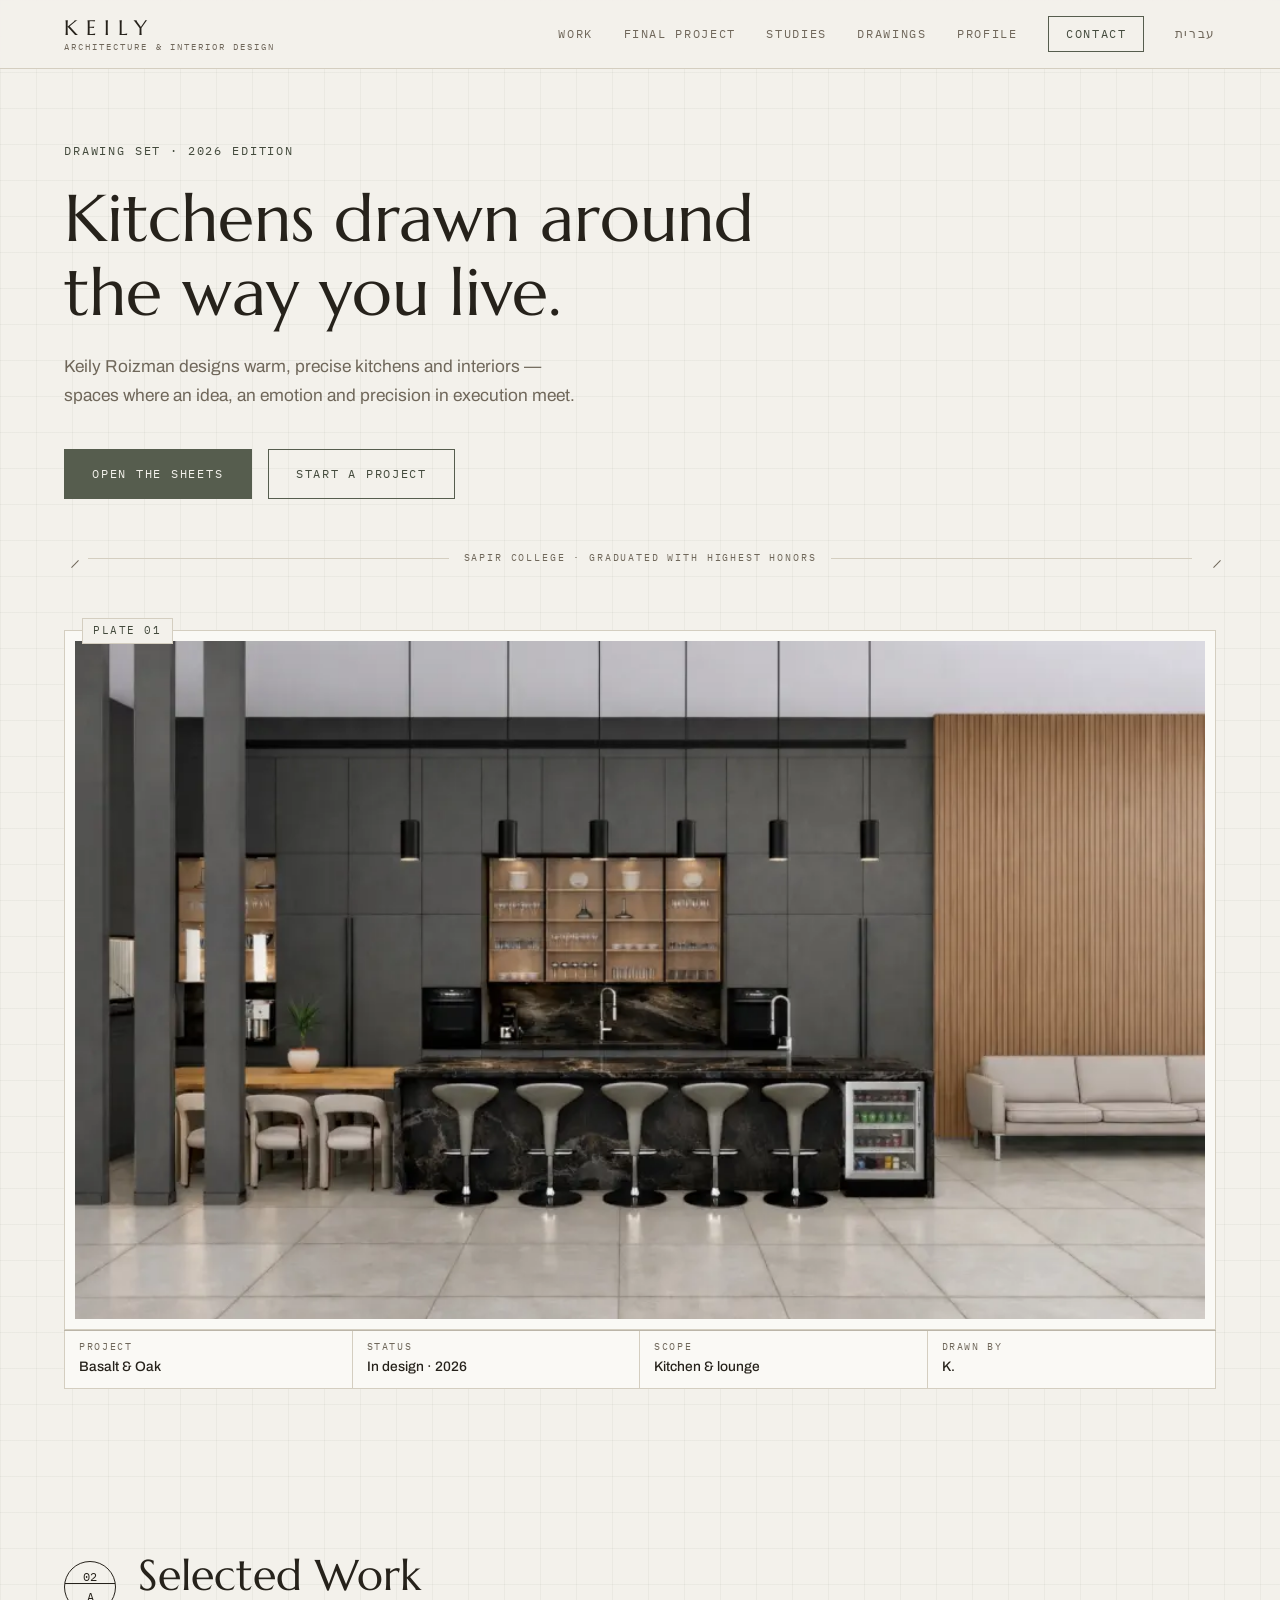
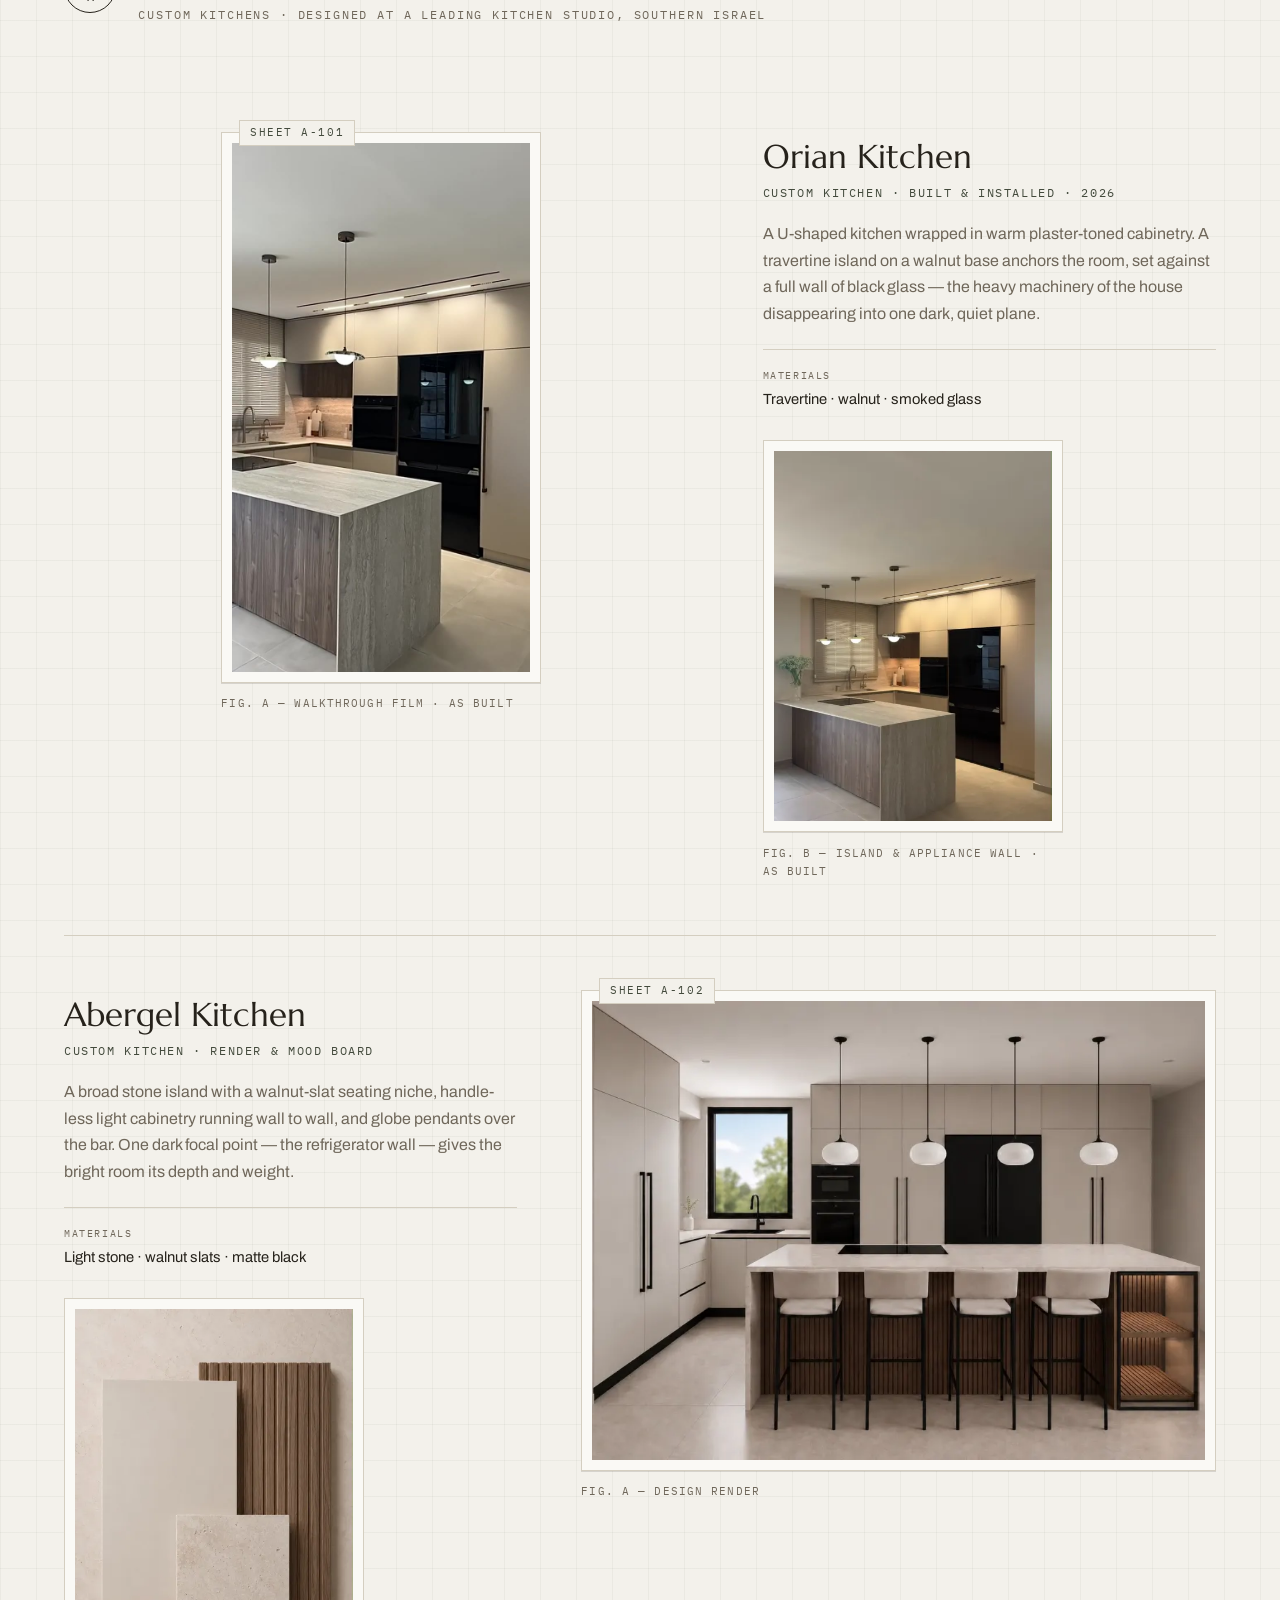
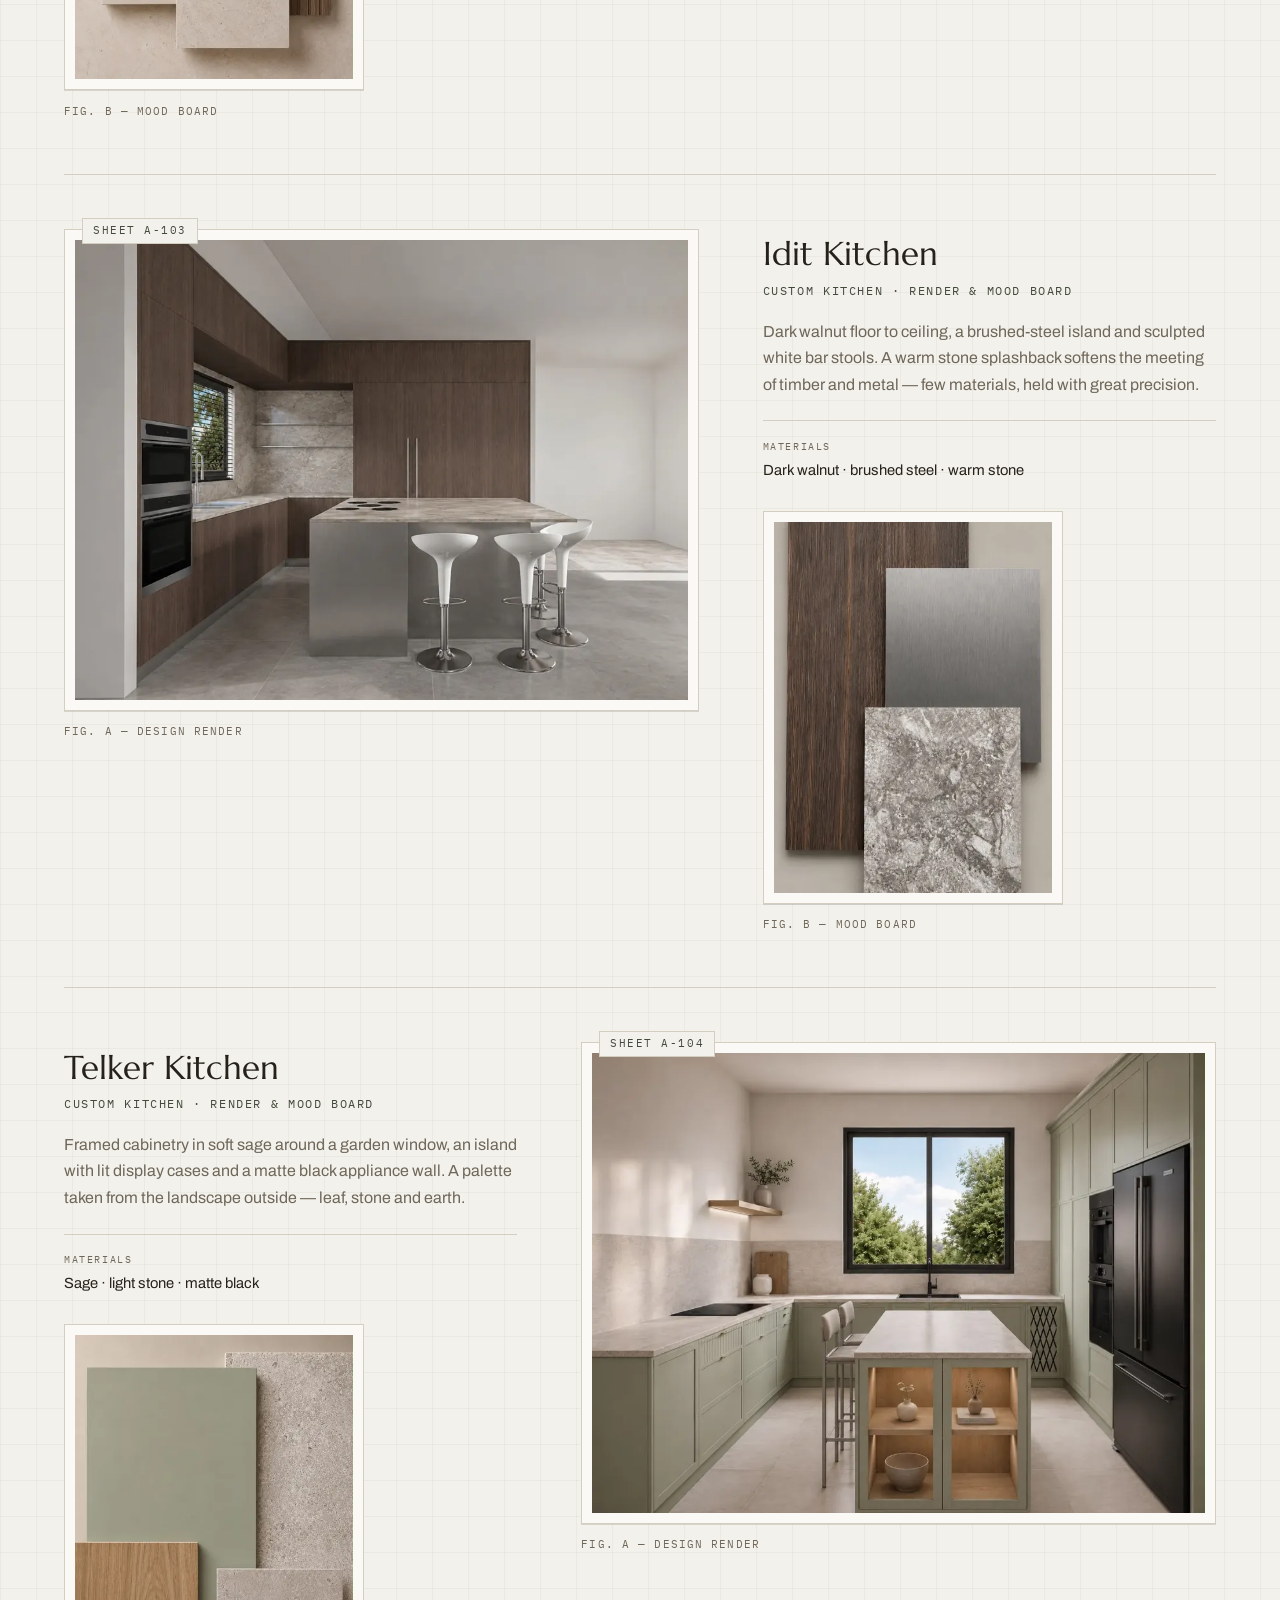
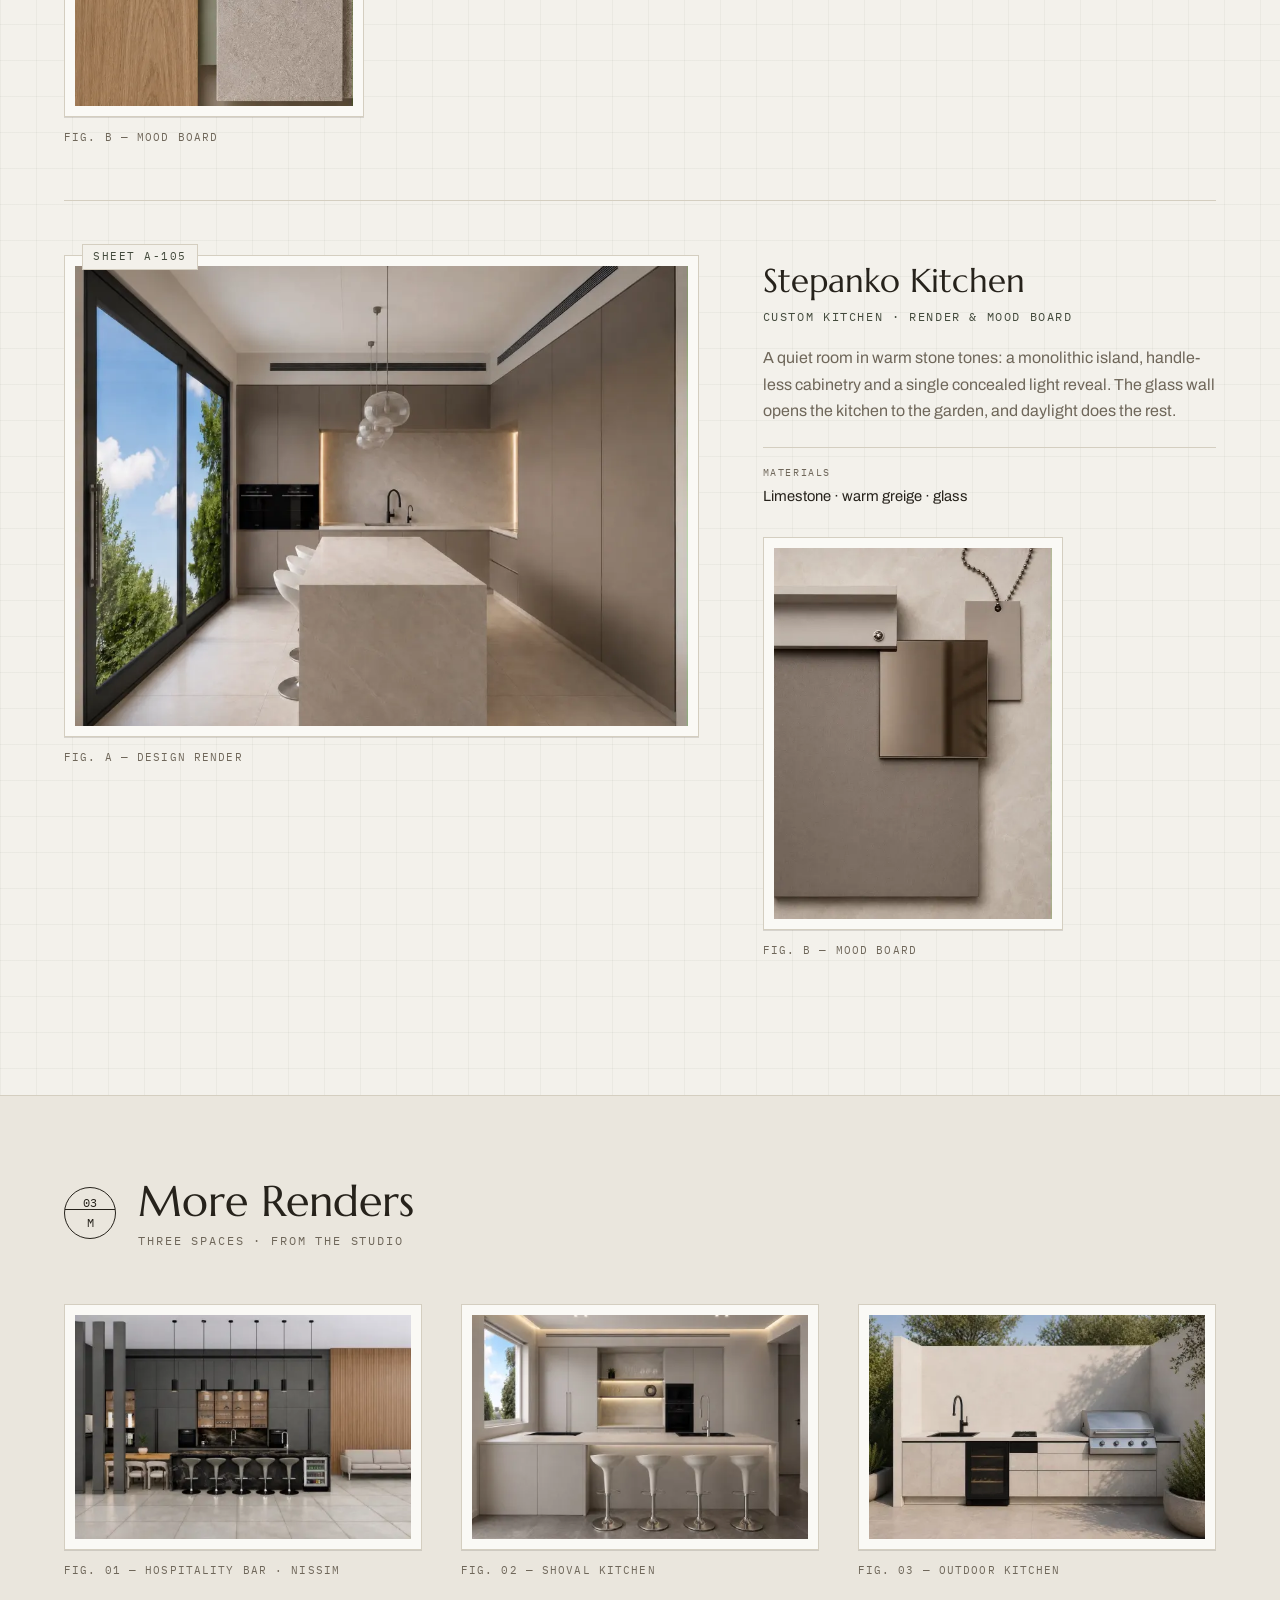
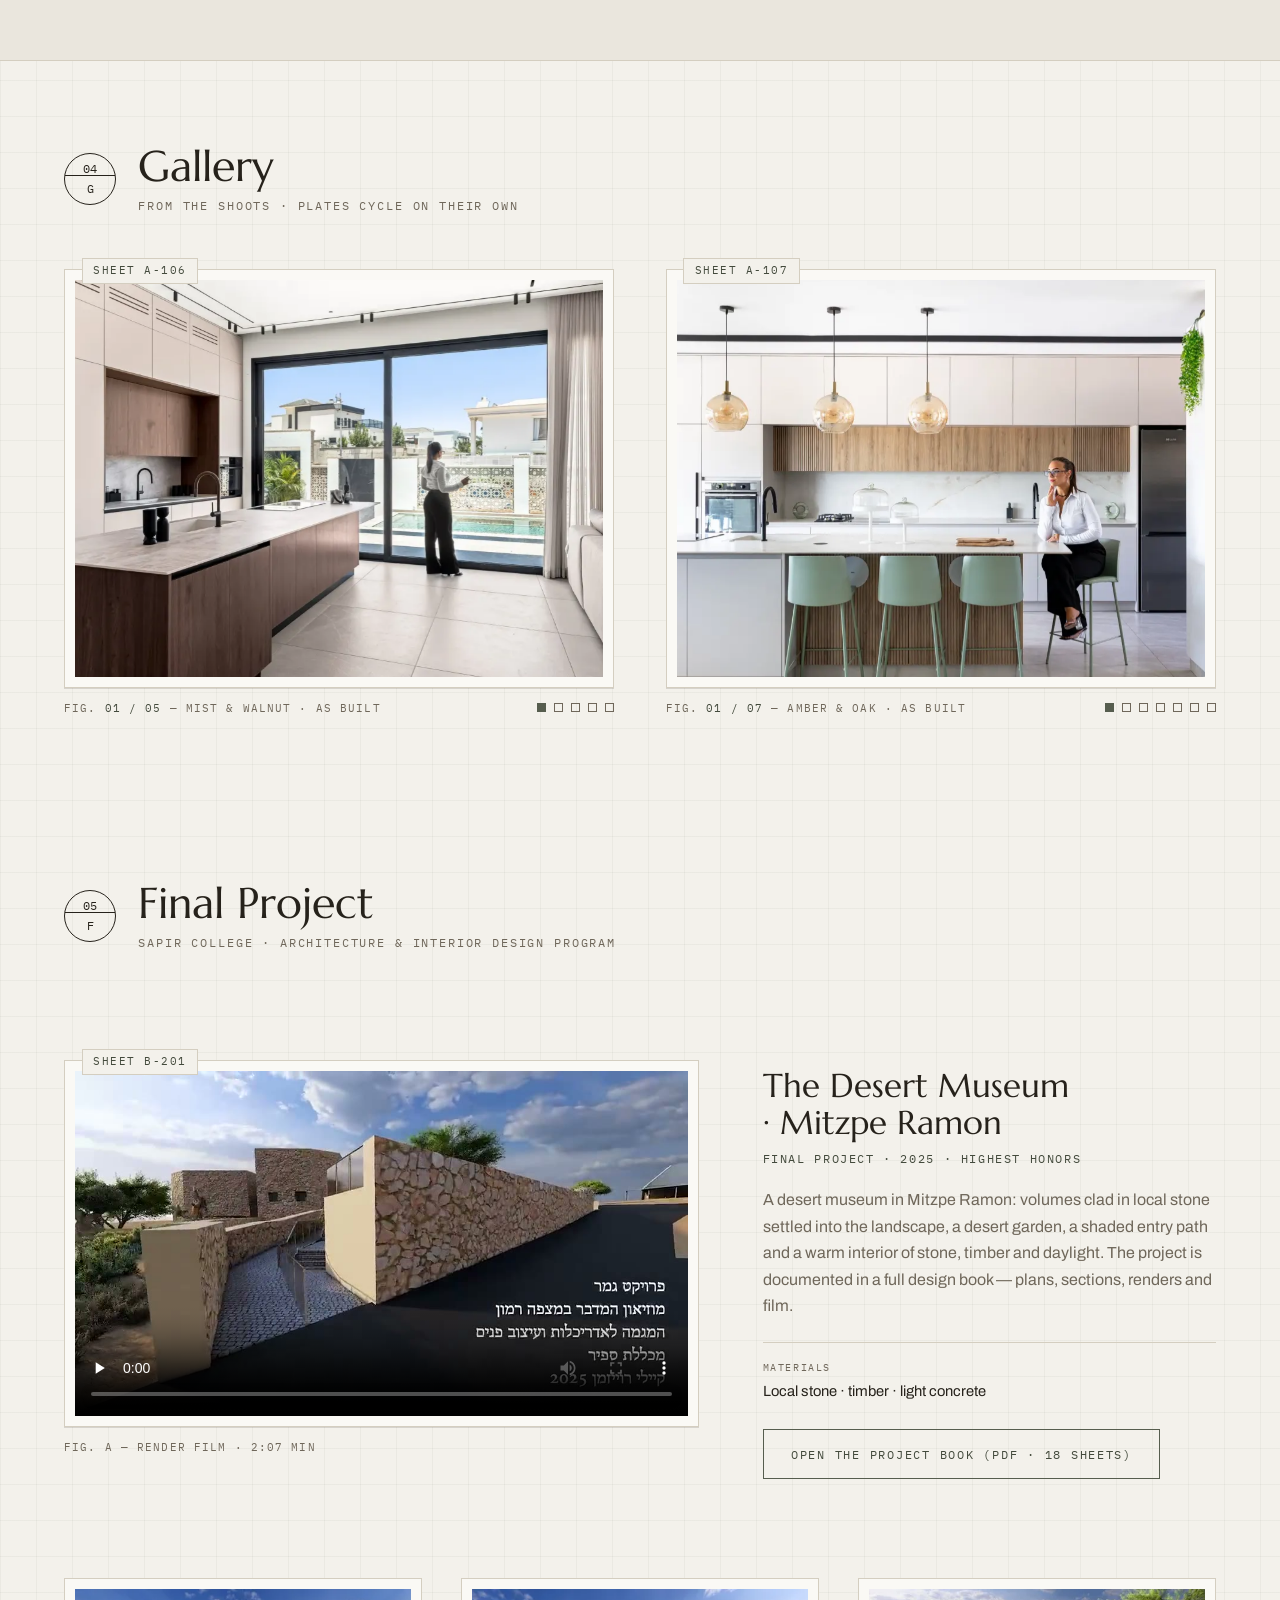
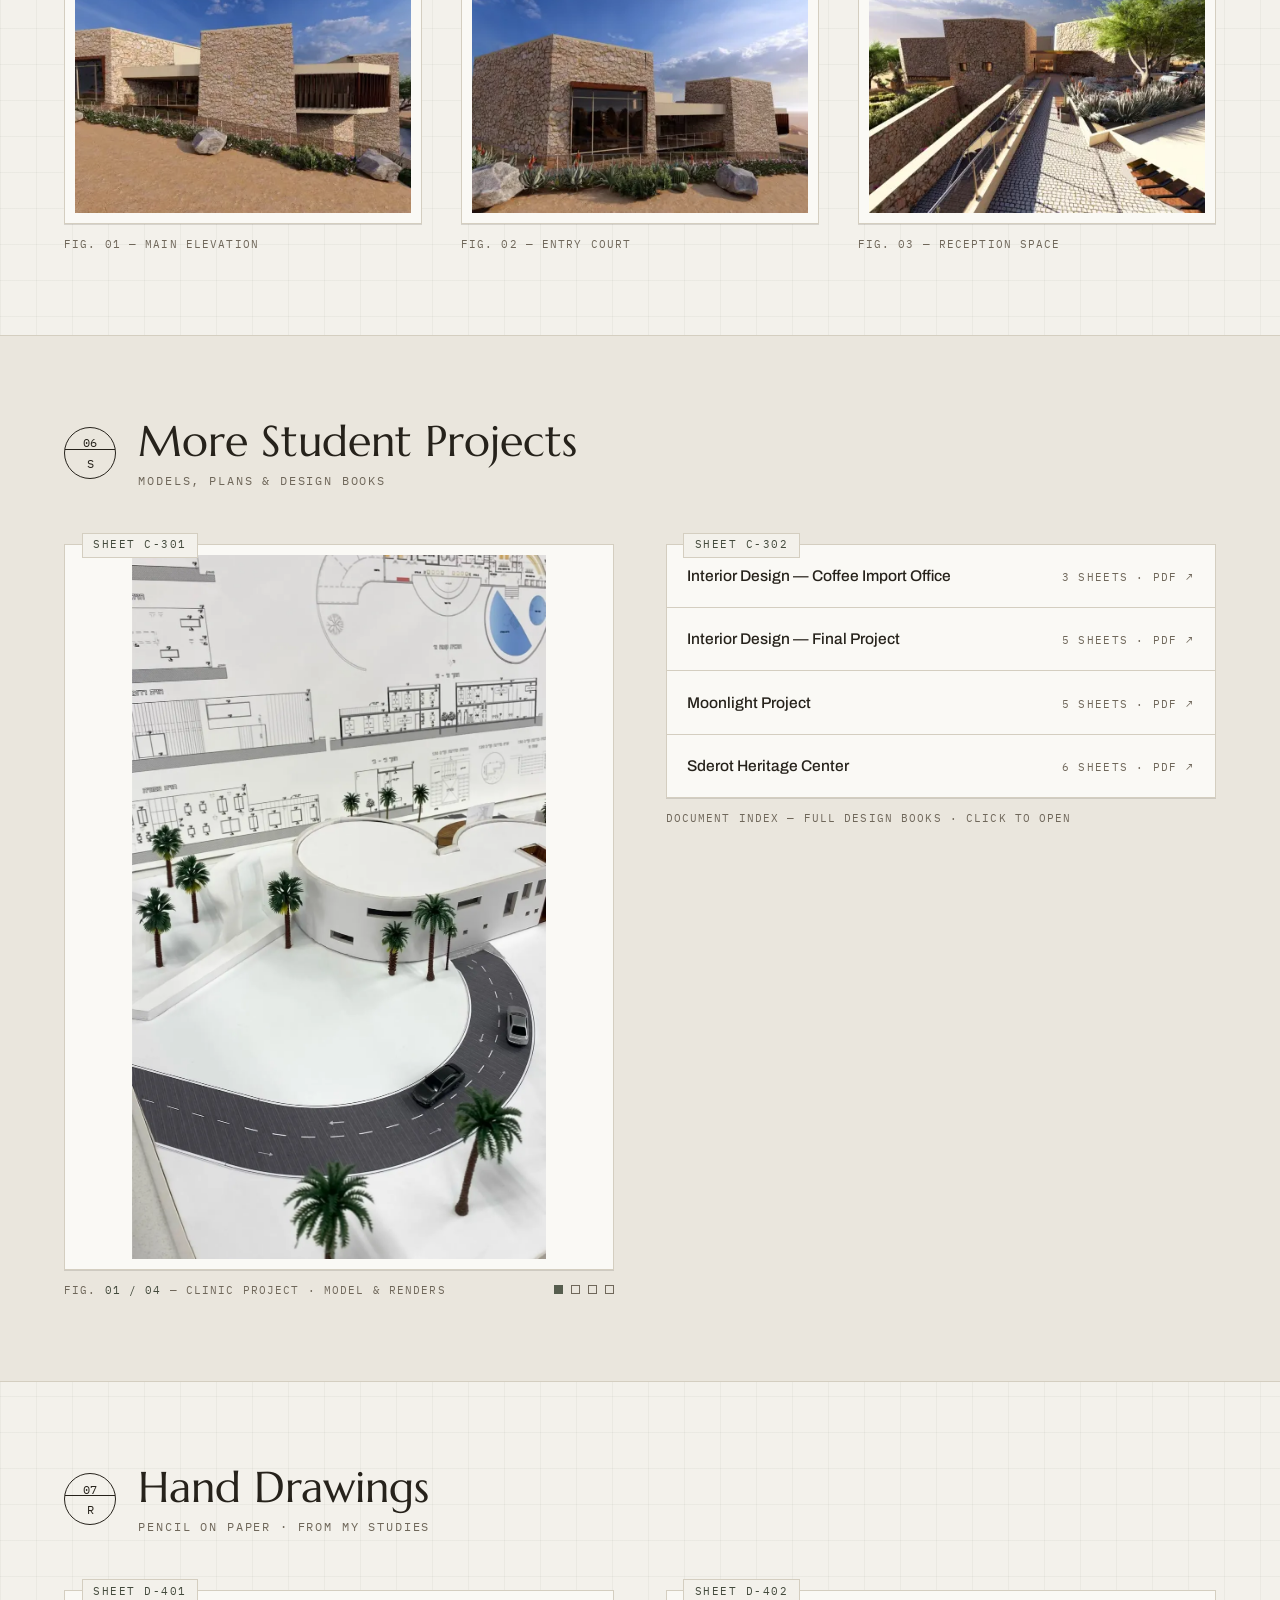
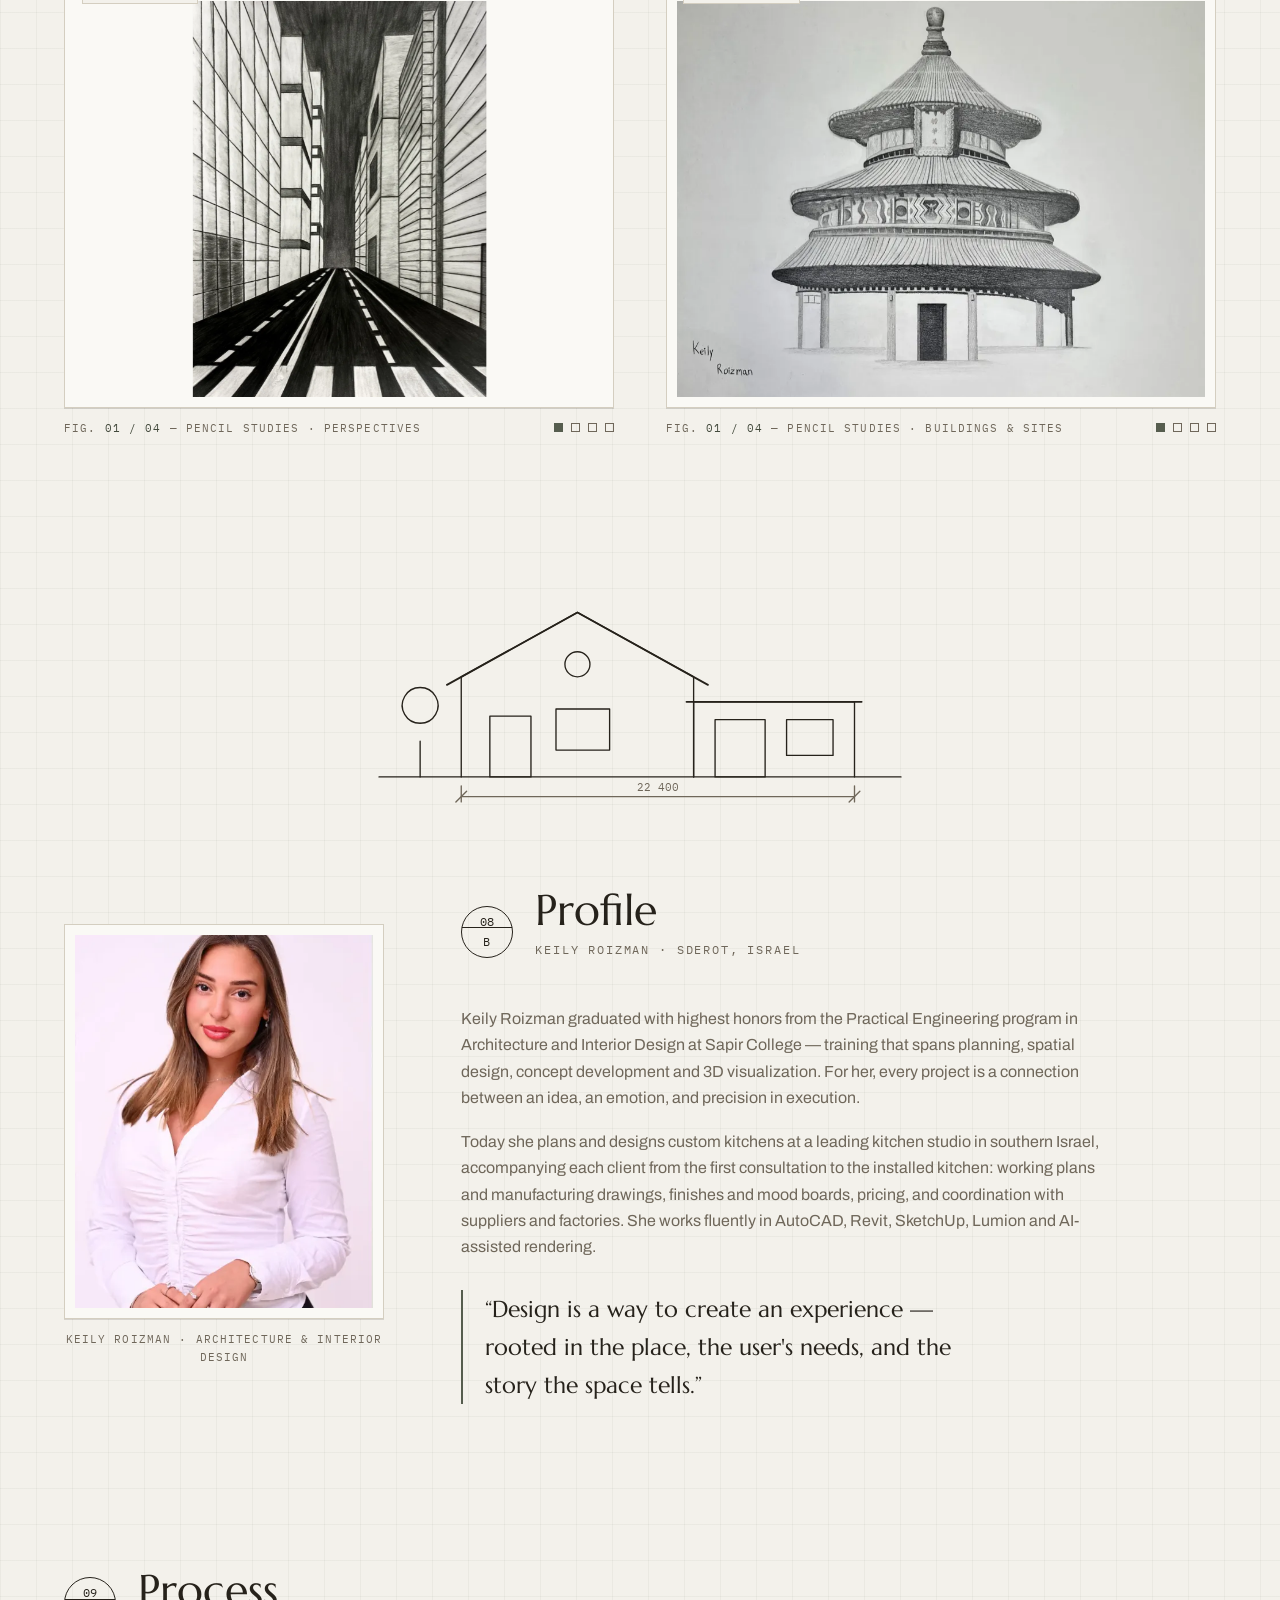
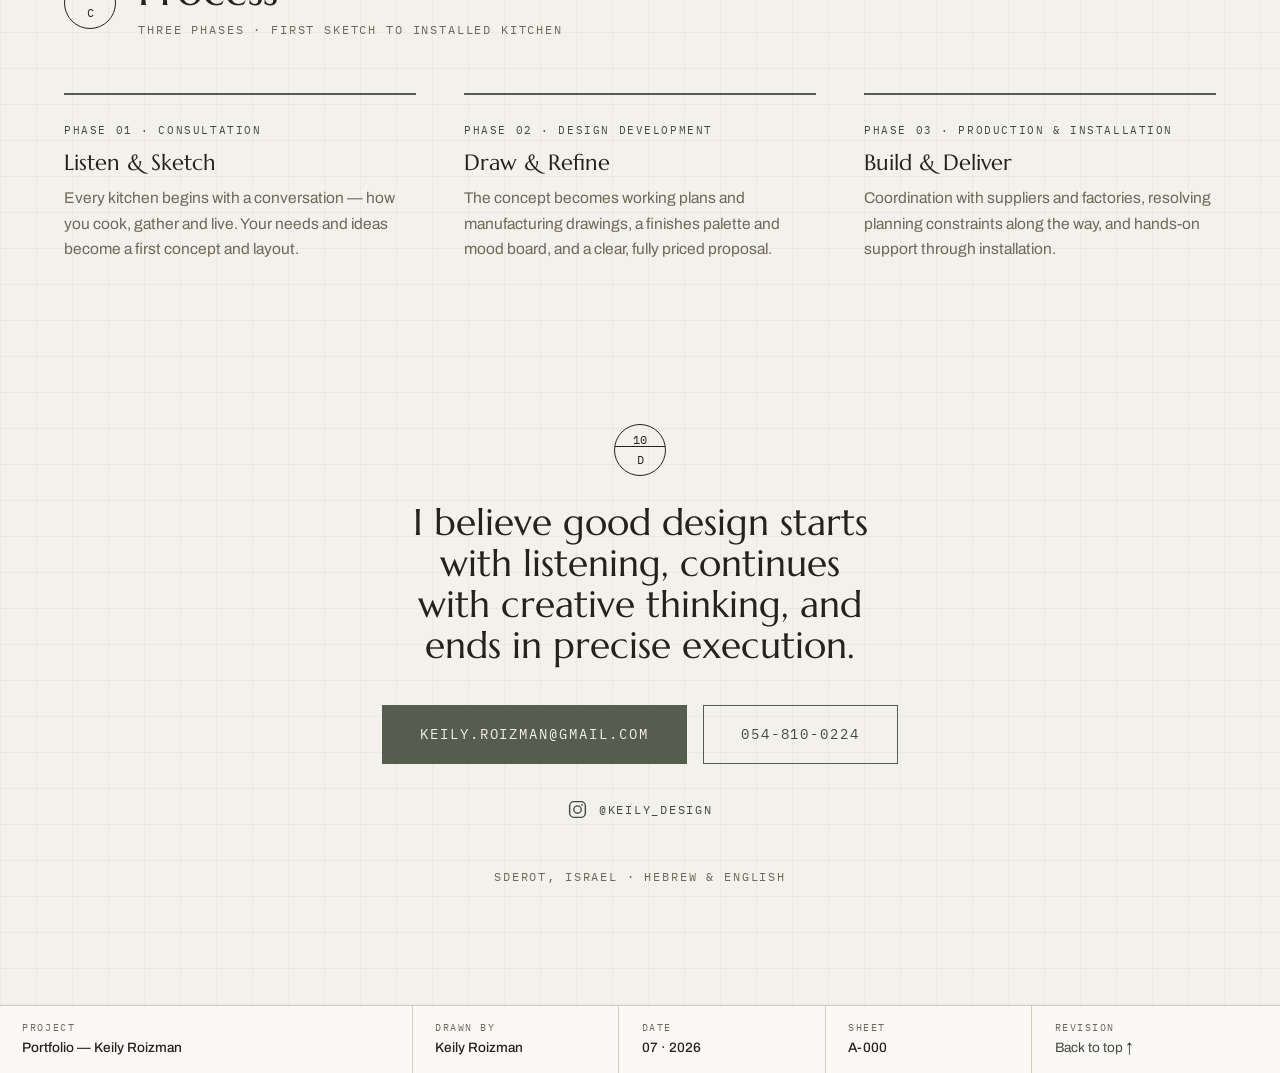
==== commit 22bda401: "Speed: responsive WebP images with srcset, lazy walkthrough film, hero preload Initial page weight d" ====
--- a/en/index.html
+++ b/en/index.html
@@ -10,6 +10,7 @@
   <link rel="preconnect" href="https://fonts.gstatic.com" crossorigin>
   <link href="https://fonts.googleapis.com/css2?family=Marcellus&family=Archivo:wght@400;500;600&family=IBM+Plex+Mono:wght@400;500&display=swap" rel="stylesheet">
   <link rel="stylesheet" href="../style.css">
+  <link rel="preload" as="image" imagesrcset="../assets/w/basalt-hero-480.webp 480w, ../assets/w/basalt-hero-960.webp 960w, ../assets/w/basalt-hero-1600.webp 1600w" imagesizes="(max-width: 960px) 100vw, 620px">
   <link rel="alternate" hreflang="he" href="https://keily-roizman.com/">
   <link rel="alternate" hreflang="en" href="https://keily-roizman.com/en/">
 </head>
@@ -58,7 +59,7 @@
     <figure class="hero-figure">
       <span class="sheet-tag">Plate 01</span>
       <div class="plate-frame">
-        <img src="../assets/basalt-hero.jpg" alt="Dark lounge kitchen: a black marble bar island with sculpted stools, charcoal cabinetry, glass display cases and a wall of oak slats" fetchpriority="high">
+        <img src="../assets/basalt-hero.jpg" srcset="../assets/w/basalt-hero-480.webp 480w, ../assets/w/basalt-hero-960.webp 960w, ../assets/w/basalt-hero-1600.webp 1600w" sizes="(max-width: 960px) 100vw, 620px" decoding="async" alt="Dark lounge kitchen: a black marble bar island with sculpted stools, charcoal cabinetry, glass display cases and a wall of oak slats" fetchpriority="high">
       </div>
       <figcaption class="titleblock">
         <div><span>Project</span><strong>Basalt &amp; Oak</strong></div>
@@ -85,7 +86,7 @@
         <div class="film-portrait">
           <span class="sheet-tag">Sheet A-101</span>
           <div class="plate-frame">
-            <video autoplay muted loop playsinline poster="../assets/travertine-poster.jpg" aria-label="Walkthrough film of the Orian kitchen">
+            <video muted loop playsinline preload="none" poster="../assets/travertine-poster.jpg" aria-label="Walkthrough film of the Orian kitchen">
               <source src="../assets/travertine-film.mp4" type="video/mp4">
             </video>
           </div>
@@ -104,7 +105,7 @@
         <p class="plate-materials"><span>Materials</span>Travertine · walnut · smoked glass</p>
         <div class="plate-detail">
           <div class="plate-frame">
-            <img src="../assets/orian-01.jpg" alt="The Orian kitchen after installation: travertine island facing the dark appliance wall" loading="lazy">
+            <img src="../assets/orian-01.jpg" srcset="../assets/w/orian-01-480.webp 480w, ../assets/w/orian-01-960.webp 960w, ../assets/w/orian-01-1151.webp 1151w" sizes="(max-width: 960px) 60vw, 300px" decoding="async" alt="The Orian kitchen after installation: travertine island facing the dark appliance wall" loading="lazy">
           </div>
           <p class="fig-caption">FIG. B — Island &amp; appliance wall · as built</p>
         </div>
@@ -116,7 +117,7 @@
       <div class="plate-media">
         <span class="sheet-tag">Sheet A-102</span>
         <div class="plate-frame">
-          <img src="../assets/render-abergel.jpg" alt="Render of the Abergel kitchen: light cabinetry, a large stone island with a walnut-slat seating niche, black refrigerator and globe pendants" loading="lazy">
+          <img src="../assets/render-abergel.jpg" srcset="../assets/w/render-abergel-480.webp 480w, ../assets/w/render-abergel-960.webp 960w, ../assets/w/render-abergel-1600.webp 1600w" sizes="(max-width: 960px) 100vw, 55vw" decoding="async" alt="Render of the Abergel kitchen: light cabinetry, a large stone island with a walnut-slat seating niche, black refrigerator and globe pendants" loading="lazy">
         </div>
         <p class="fig-caption">FIG. A — Design render</p>
       </div>
@@ -132,7 +133,7 @@
         <p class="plate-materials"><span>Materials</span>Light stone · walnut slats · matte black</p>
         <div class="plate-detail">
           <div class="plate-frame">
-            <img src="../assets/board-abergel.jpg" alt="Abergel mood board: light stone, walnut slats and travertine samples" loading="lazy">
+            <img src="../assets/board-abergel.jpg" srcset="../assets/w/board-abergel-480.webp 480w, ../assets/w/board-abergel-960.webp 960w, ../assets/w/board-abergel-1536.webp 1536w" sizes="(max-width: 960px) 60vw, 300px" decoding="async" alt="Abergel mood board: light stone, walnut slats and travertine samples" loading="lazy">
           </div>
           <p class="fig-caption">FIG. B — Mood board</p>
         </div>
@@ -144,7 +145,7 @@
       <div class="plate-media">
         <span class="sheet-tag">Sheet A-103</span>
         <div class="plate-frame">
-          <img src="../assets/render-idit.jpg" alt="Render of the Idit kitchen: a full dark-walnut cabinet wall, brushed steel island and white sculpted bar stools" loading="lazy">
+          <img src="../assets/render-idit.jpg" srcset="../assets/w/render-idit-480.webp 480w, ../assets/w/render-idit-960.webp 960w, ../assets/w/render-idit-1600.webp 1600w" sizes="(max-width: 960px) 100vw, 55vw" decoding="async" alt="Render of the Idit kitchen: a full dark-walnut cabinet wall, brushed steel island and white sculpted bar stools" loading="lazy">
         </div>
         <p class="fig-caption">FIG. A — Design render</p>
       </div>
@@ -159,7 +160,7 @@
         <p class="plate-materials"><span>Materials</span>Dark walnut · brushed steel · warm stone</p>
         <div class="plate-detail">
           <div class="plate-frame">
-            <img src="../assets/board-idit.jpg" alt="Idit mood board: dark walnut, brushed metal and stone" loading="lazy">
+            <img src="../assets/board-idit.jpg" srcset="../assets/w/board-idit-480.webp 480w, ../assets/w/board-idit-960.webp 960w, ../assets/w/board-idit-1152.webp 1152w" sizes="(max-width: 960px) 60vw, 300px" decoding="async" alt="Idit mood board: dark walnut, brushed metal and stone" loading="lazy">
           </div>
           <p class="fig-caption">FIG. B — Mood board</p>
         </div>
@@ -171,7 +172,7 @@
       <div class="plate-media">
         <span class="sheet-tag">Sheet A-104</span>
         <div class="plate-frame">
-          <img src="../assets/render-telker.jpg" alt="Render of the Telker kitchen: sage green framed cabinetry, an island with lit display cases and a matte black appliance wall" loading="lazy">
+          <img src="../assets/render-telker.jpg" srcset="../assets/w/render-telker-480.webp 480w, ../assets/w/render-telker-960.webp 960w, ../assets/w/render-telker-1600.webp 1600w" sizes="(max-width: 960px) 100vw, 55vw" decoding="async" alt="Render of the Telker kitchen: sage green framed cabinetry, an island with lit display cases and a matte black appliance wall" loading="lazy">
         </div>
         <p class="fig-caption">FIG. A — Design render</p>
       </div>
@@ -186,7 +187,7 @@
         <p class="plate-materials"><span>Materials</span>Sage · light stone · matte black</p>
         <div class="plate-detail">
           <div class="plate-frame">
-            <img src="../assets/board-telker.jpg" alt="Telker mood board: sage green, stone and timber" loading="lazy">
+            <img src="../assets/board-telker.jpg" srcset="../assets/w/board-telker-480.webp 480w, ../assets/w/board-telker-960.webp 960w, ../assets/w/board-telker-1536.webp 1536w" sizes="(max-width: 960px) 60vw, 300px" decoding="async" alt="Telker mood board: sage green, stone and timber" loading="lazy">
           </div>
           <p class="fig-caption">FIG. B — Mood board</p>
         </div>
@@ -198,7 +199,7 @@
       <div class="plate-media">
         <span class="sheet-tag">Sheet A-105</span>
         <div class="plate-frame">
-          <img src="../assets/render-stepanko.jpg" alt="Render of the Stepanko kitchen: a minimal kitchen in warm stone tones, monolithic island and a glass wall to the garden" loading="lazy">
+          <img src="../assets/render-stepanko.jpg" srcset="../assets/w/render-stepanko-480.webp 480w, ../assets/w/render-stepanko-960.webp 960w, ../assets/w/render-stepanko-1600.webp 1600w" sizes="(max-width: 960px) 100vw, 55vw" decoding="async" alt="Render of the Stepanko kitchen: a minimal kitchen in warm stone tones, monolithic island and a glass wall to the garden" loading="lazy">
         </div>
         <p class="fig-caption">FIG. A — Design render</p>
       </div>
@@ -213,7 +214,7 @@
         <p class="plate-materials"><span>Materials</span>Limestone · warm greige · glass</p>
         <div class="plate-detail">
           <div class="plate-frame">
-            <img src="../assets/board-stepanko.jpg" alt="Stepanko mood board: limestone, sand tones and light timber" loading="lazy">
+            <img src="../assets/board-stepanko.jpg" srcset="../assets/w/board-stepanko-480.webp 480w, ../assets/w/board-stepanko-960.webp 960w, ../assets/w/board-stepanko-1536.webp 1536w" sizes="(max-width: 960px) 60vw, 300px" decoding="async" alt="Stepanko mood board: limestone, sand tones and light timber" loading="lazy">
           </div>
           <p class="fig-caption">FIG. B — Mood board</p>
         </div>
@@ -234,19 +235,19 @@
       <div class="materials-grid renders-grid">
         <figure class="reveal">
           <div class="plate-frame">
-            <img src="../assets/render-nissim.jpg" alt="Render of the Nissim hospitality bar: a dark bar wall with lit glass shelving, oak slat cladding and a marble counter" loading="lazy">
+            <img src="../assets/render-nissim.jpg" srcset="../assets/w/render-nissim-480.webp 480w, ../assets/w/render-nissim-960.webp 960w, ../assets/w/render-nissim-1600.webp 1600w" sizes="(max-width: 640px) 100vw, (max-width: 960px) 50vw, 30vw" decoding="async" alt="Render of the Nissim hospitality bar: a dark bar wall with lit glass shelving, oak slat cladding and a marble counter" loading="lazy">
           </div>
           <figcaption class="fig-caption">FIG. 01 — Hospitality bar · Nissim</figcaption>
         </figure>
         <figure class="reveal">
           <div class="plate-frame">
-            <img src="../assets/render-shoval.jpg" alt="Render of the Shoval kitchen: light cabinetry with a lit niche, white stone island and four bar stools" loading="lazy">
+            <img src="../assets/render-shoval.jpg" srcset="../assets/w/render-shoval-480.webp 480w, ../assets/w/render-shoval-960.webp 960w, ../assets/w/render-shoval-1600.webp 1600w" sizes="(max-width: 640px) 100vw, (max-width: 960px) 50vw, 30vw" decoding="async" alt="Render of the Shoval kitchen: light cabinetry with a lit niche, white stone island and four bar stools" loading="lazy">
           </div>
           <figcaption class="fig-caption">FIG. 02 — Shoval kitchen</figcaption>
         </figure>
         <figure class="reveal">
           <div class="plate-frame">
-            <img src="../assets/render-outdoor.jpg" alt="Render of an outdoor kitchen: a light stone front with a grill station, black tap and olive trees" loading="lazy">
+            <img src="../assets/render-outdoor.jpg" srcset="../assets/w/render-outdoor-480.webp 480w, ../assets/w/render-outdoor-960.webp 960w, ../assets/w/render-outdoor-1600.webp 1600w" sizes="(max-width: 640px) 100vw, (max-width: 960px) 50vw, 30vw" decoding="async" alt="Render of an outdoor kitchen: a light stone front with a grill station, black tap and olive trees" loading="lazy">
           </div>
           <figcaption class="fig-caption">FIG. 03 — Outdoor kitchen</figcaption>
         </figure>
@@ -269,11 +270,11 @@
         <span class="sheet-tag">Sheet A-106</span>
         <div class="plate-frame">
           <div class="slides" role="group" aria-roledescription="carousel" aria-label="Mist &amp; Walnut — photographs">
-            <img src="../assets/shoot-01.jpg" class="active" alt="Keily at the pale stone island of the mist-grey and walnut kitchen, black taps to either side" loading="lazy">
-            <img src="../assets/shoot-02.jpg" alt="Full elevation of the mist-grey kitchen: tall handle-less cabinetry around a dark walnut niche" loading="lazy">
-            <img src="../assets/shoot-03.jpg" alt="Portrait view of the tall mist-grey cabinetry and dark walnut wall units" loading="lazy">
-            <img src="../assets/shoot-04.jpg" alt="Portrait detail of the stone island with its matte black tap" loading="lazy">
-            <img src="../assets/shoot-05.jpg" alt="Detail of the walnut base units beneath the pale stone worktop" loading="lazy">
+            <img src="../assets/shoot-01.jpg" srcset="../assets/w/shoot-01-480.webp 480w, ../assets/w/shoot-01-960.webp 960w, ../assets/w/shoot-01-1600.webp 1600w" sizes="(max-width: 960px) 100vw, 44vw" decoding="async" class="active" alt="Keily at the pale stone island of the mist-grey and walnut kitchen, black taps to either side" loading="lazy">
+            <img src="../assets/shoot-02.jpg" srcset="../assets/w/shoot-02-480.webp 480w, ../assets/w/shoot-02-960.webp 960w, ../assets/w/shoot-02-1600.webp 1600w" sizes="(max-width: 960px) 100vw, 44vw" decoding="async" alt="Full elevation of the mist-grey kitchen: tall handle-less cabinetry around a dark walnut niche" loading="lazy">
+            <img src="../assets/shoot-03.jpg" srcset="../assets/w/shoot-03-480.webp 480w, ../assets/w/shoot-03-960.webp 960w, ../assets/w/shoot-03-1366.webp 1366w" sizes="(max-width: 960px) 100vw, 44vw" decoding="async" alt="Portrait view of the tall mist-grey cabinetry and dark walnut wall units" loading="lazy">
+            <img src="../assets/shoot-04.jpg" srcset="../assets/w/shoot-04-480.webp 480w, ../assets/w/shoot-04-960.webp 960w, ../assets/w/shoot-04-1366.webp 1366w" sizes="(max-width: 960px) 100vw, 44vw" decoding="async" alt="Portrait detail of the stone island with its matte black tap" loading="lazy">
+            <img src="../assets/shoot-05.jpg" srcset="../assets/w/shoot-05-480.webp 480w, ../assets/w/shoot-05-960.webp 960w, ../assets/w/shoot-05-1600.webp 1600w" sizes="(max-width: 960px) 100vw, 44vw" decoding="async" alt="Detail of the walnut base units beneath the pale stone worktop" loading="lazy">
           </div>
         </div>
         <figcaption class="gallery-caption">
@@ -286,13 +287,13 @@
         <span class="sheet-tag">Sheet A-107</span>
         <div class="plate-frame">
           <div class="slides" role="group" aria-roledescription="carousel" aria-label="Amber &amp; Oak — photographs">
-            <img src="../assets/shoot-06.jpg" class="active" alt="The oak-slat kitchen under amber glass pendants, sage green stools drawn up to the island" loading="lazy">
-            <img src="../assets/shoot-07.jpg" alt="White kitchen run with fluted oak cabinets and a marble-veined splashback" loading="lazy">
-            <img src="../assets/shoot-08.jpg" alt="The island and pendants seen from the living space" loading="lazy">
-            <img src="../assets/shoot-09.jpg" alt="Detail of the fluted oak paneling on the island" loading="lazy">
-            <img src="../assets/shoot-10.jpg" alt="The cooking wall with black tap and warm oak upper cabinets" loading="lazy">
-            <img src="../assets/shoot-11.jpg" alt="Wide view of the open kitchen and dining space" loading="lazy">
-            <img src="../assets/shoot-12.jpg" alt="Portrait detail of the amber glass pendants above the stone worktop" loading="lazy">
+            <img src="../assets/shoot-06.jpg" srcset="../assets/w/shoot-06-480.webp 480w, ../assets/w/shoot-06-960.webp 960w, ../assets/w/shoot-06-1600.webp 1600w" sizes="(max-width: 960px) 100vw, 44vw" decoding="async" class="active" alt="The oak-slat kitchen under amber glass pendants, sage green stools drawn up to the island" loading="lazy">
+            <img src="../assets/shoot-07.jpg" srcset="../assets/w/shoot-07-480.webp 480w, ../assets/w/shoot-07-960.webp 960w, ../assets/w/shoot-07-1600.webp 1600w" sizes="(max-width: 960px) 100vw, 44vw" decoding="async" alt="White kitchen run with fluted oak cabinets and a marble-veined splashback" loading="lazy">
+            <img src="../assets/shoot-08.jpg" srcset="../assets/w/shoot-08-480.webp 480w, ../assets/w/shoot-08-960.webp 960w, ../assets/w/shoot-08-1600.webp 1600w" sizes="(max-width: 960px) 100vw, 44vw" decoding="async" alt="The island and pendants seen from the living space" loading="lazy">
+            <img src="../assets/shoot-09.jpg" srcset="../assets/w/shoot-09-480.webp 480w, ../assets/w/shoot-09-960.webp 960w, ../assets/w/shoot-09-1600.webp 1600w" sizes="(max-width: 960px) 100vw, 44vw" decoding="async" alt="Detail of the fluted oak paneling on the island" loading="lazy">
+            <img src="../assets/shoot-10.jpg" srcset="../assets/w/shoot-10-480.webp 480w, ../assets/w/shoot-10-960.webp 960w, ../assets/w/shoot-10-1600.webp 1600w" sizes="(max-width: 960px) 100vw, 44vw" decoding="async" alt="The cooking wall with black tap and warm oak upper cabinets" loading="lazy">
+            <img src="../assets/shoot-11.jpg" srcset="../assets/w/shoot-11-480.webp 480w, ../assets/w/shoot-11-960.webp 960w, ../assets/w/shoot-11-1600.webp 1600w" sizes="(max-width: 960px) 100vw, 44vw" decoding="async" alt="Wide view of the open kitchen and dining space" loading="lazy">
+            <img src="../assets/shoot-12.jpg" srcset="../assets/w/shoot-12-480.webp 480w, ../assets/w/shoot-12-960.webp 960w, ../assets/w/shoot-12-1364.webp 1364w" sizes="(max-width: 960px) 100vw, 44vw" decoding="async" alt="Portrait detail of the amber glass pendants above the stone worktop" loading="lazy">
           </div>
         </div>
         <figcaption class="gallery-caption">
@@ -340,19 +341,19 @@
     <div class="materials-grid renders-grid gmar-renders">
       <figure class="reveal">
         <div class="plate-frame">
-          <img src="../assets/gmar-01.jpg" alt="Exterior render of the final project: stone volumes in a desert landscape with local planting" loading="lazy">
+          <img src="../assets/gmar-01.jpg" srcset="../assets/w/gmar-01-480.webp 480w, ../assets/w/gmar-01-960.webp 960w, ../assets/w/gmar-01-1600.webp 1600w" sizes="(max-width: 640px) 100vw, (max-width: 960px) 50vw, 30vw" decoding="async" alt="Exterior render of the final project: stone volumes in a desert landscape with local planting" loading="lazy">
         </div>
         <figcaption class="fig-caption">FIG. 01 — Main elevation</figcaption>
       </figure>
       <figure class="reveal">
         <div class="plate-frame">
-          <img src="../assets/gmar-02.jpg" alt="Another exterior render: a paved entry court with a water channel and desert garden" loading="lazy">
+          <img src="../assets/gmar-02.jpg" srcset="../assets/w/gmar-02-480.webp 480w, ../assets/w/gmar-02-960.webp 960w, ../assets/w/gmar-02-1600.webp 1600w" sizes="(max-width: 640px) 100vw, (max-width: 960px) 50vw, 30vw" decoding="async" alt="Another exterior render: a paved entry court with a water channel and desert garden" loading="lazy">
         </div>
         <figcaption class="fig-caption">FIG. 02 — Entry court</figcaption>
       </figure>
       <figure class="reveal">
         <div class="plate-frame">
-          <img src="../assets/gmar-03.jpg" alt="Interior render: a reception space with a stone wall, timber furniture and glazing to the landscape" loading="lazy">
+          <img src="../assets/gmar-03.jpg" srcset="../assets/w/gmar-03-480.webp 480w, ../assets/w/gmar-03-960.webp 960w, ../assets/w/gmar-03-1600.webp 1600w" sizes="(max-width: 640px) 100vw, (max-width: 960px) 50vw, 30vw" decoding="async" alt="Interior render: a reception space with a stone wall, timber furniture and glazing to the landscape" loading="lazy">
         </div>
         <figcaption class="fig-caption">FIG. 03 — Reception space</figcaption>
       </figure>
@@ -375,10 +376,10 @@
           <span class="sheet-tag">Sheet C-301</span>
           <div class="plate-frame">
             <div class="slides" role="group" aria-roledescription="carousel" aria-label="Clinic project — model and renders">
-              <img src="../assets/clinic-01.jpg" class="active" alt="Physical model of the clinic project seen from above, with working drawings in the background" loading="lazy">
-              <img src="../assets/clinic-02.jpg" alt="3D render of the clinic interior" loading="lazy">
-              <img src="../assets/clinic-03.jpg" alt="Another 3D render of the clinic spaces" loading="lazy">
-              <img src="../assets/clinic-04.jpg" alt="3D render of the clinic reception area" loading="lazy">
+              <img src="../assets/clinic-01.jpg" srcset="../assets/w/clinic-01-480.webp 480w, ../assets/w/clinic-01-960.webp 960w, ../assets/w/clinic-01-1152.webp 1152w" sizes="(max-width: 960px) 100vw, 44vw" decoding="async" class="active" alt="Physical model of the clinic project seen from above, with working drawings in the background" loading="lazy">
+              <img src="../assets/clinic-02.jpg" srcset="../assets/w/clinic-02-480.webp 480w, ../assets/w/clinic-02-960.webp 960w, ../assets/w/clinic-02-1152.webp 1152w" sizes="(max-width: 960px) 100vw, 44vw" decoding="async" alt="3D render of the clinic interior" loading="lazy">
+              <img src="../assets/clinic-03.jpg" srcset="../assets/w/clinic-03-480.webp 480w, ../assets/w/clinic-03-960.webp 960w, ../assets/w/clinic-03-1152.webp 1152w" sizes="(max-width: 960px) 100vw, 44vw" decoding="async" alt="Another 3D render of the clinic spaces" loading="lazy">
+              <img src="../assets/clinic-04.jpg" srcset="../assets/w/clinic-04-480.webp 480w, ../assets/w/clinic-04-960.webp 960w, ../assets/w/clinic-04-1152.webp 1152w" sizes="(max-width: 960px) 100vw, 44vw" decoding="async" alt="3D render of the clinic reception area" loading="lazy">
             </div>
           </div>
           <figcaption class="gallery-caption">
@@ -430,10 +431,10 @@
         <span class="sheet-tag">Sheet D-401</span>
         <div class="plate-frame">
           <div class="slides" role="group" aria-roledescription="carousel" aria-label="Hand drawings — part one">
-            <img src="../assets/sketch-01.jpg" class="active" alt="Pencil drawing of a city street in one-point perspective between tall towers" loading="lazy">
-            <img src="../assets/sketch-02.jpg" alt="Pencil drawing of a stone arch bridge over a river" loading="lazy">
-            <img src="../assets/sketch-03.jpg" alt="Pencil drawing of a stone building in Jaffa, signed Keily Roizman" loading="lazy">
-            <img src="../assets/sketch-04.jpg" alt="Pencil drawing of the Great Wall of China winding through the mountains" loading="lazy">
+            <img src="../assets/sketch-01.jpg" srcset="../assets/w/sketch-01-480.webp 480w, ../assets/w/sketch-01-960.webp 960w, ../assets/w/sketch-01-1453.webp 1453w" sizes="(max-width: 960px) 100vw, 44vw" decoding="async" class="active" alt="Pencil drawing of a city street in one-point perspective between tall towers" loading="lazy">
+            <img src="../assets/sketch-02.jpg" srcset="../assets/w/sketch-02-480.webp 480w, ../assets/w/sketch-02-960.webp 960w, ../assets/w/sketch-02-1600.webp 1600w" sizes="(max-width: 960px) 100vw, 44vw" decoding="async" alt="Pencil drawing of a stone arch bridge over a river" loading="lazy">
+            <img src="../assets/sketch-03.jpg" srcset="../assets/w/sketch-03-480.webp 480w, ../assets/w/sketch-03-960.webp 960w, ../assets/w/sketch-03-1403.webp 1403w" sizes="(max-width: 960px) 100vw, 44vw" decoding="async" alt="Pencil drawing of a stone building in Jaffa, signed Keily Roizman" loading="lazy">
+            <img src="../assets/sketch-04.jpg" srcset="../assets/w/sketch-04-480.webp 480w, ../assets/w/sketch-04-960.webp 960w, ../assets/w/sketch-04-1600.webp 1600w" sizes="(max-width: 960px) 100vw, 44vw" decoding="async" alt="Pencil drawing of the Great Wall of China winding through the mountains" loading="lazy">
           </div>
         </div>
         <figcaption class="gallery-caption">
@@ -446,10 +447,10 @@
         <span class="sheet-tag">Sheet D-402</span>
         <div class="plate-frame">
           <div class="slides" role="group" aria-roledescription="carousel" aria-label="Hand drawings — part two">
-            <img src="../assets/sketch-05.jpg" class="active" alt="Pencil drawing of the Temple of Heaven in Beijing" loading="lazy">
-            <img src="../assets/sketch-06.jpg" alt="Pencil drawing of a traditional Chinese building" loading="lazy">
-            <img src="../assets/sketch-07.jpg" alt="Pencil drawing of a building with unusual geometry" loading="lazy">
-            <img src="../assets/sketch-08.jpg" alt="Another architectural pencil drawing from her studies" loading="lazy">
+            <img src="../assets/sketch-05.jpg" srcset="../assets/w/sketch-05-480.webp 480w, ../assets/w/sketch-05-960.webp 960w, ../assets/w/sketch-05-1600.webp 1600w" sizes="(max-width: 960px) 100vw, 44vw" decoding="async" class="active" alt="Pencil drawing of the Temple of Heaven in Beijing" loading="lazy">
+            <img src="../assets/sketch-06.jpg" srcset="../assets/w/sketch-06-480.webp 480w, ../assets/w/sketch-06-960.webp 960w, ../assets/w/sketch-06-1600.webp 1600w" sizes="(max-width: 960px) 100vw, 44vw" decoding="async" alt="Pencil drawing of a traditional Chinese building" loading="lazy">
+            <img src="../assets/sketch-07.jpg" srcset="../assets/w/sketch-07-480.webp 480w, ../assets/w/sketch-07-960.webp 960w, ../assets/w/sketch-07-1379.webp 1379w" sizes="(max-width: 960px) 100vw, 44vw" decoding="async" alt="Pencil drawing of a building with unusual geometry" loading="lazy">
+            <img src="../assets/sketch-08.jpg" srcset="../assets/w/sketch-08-480.webp 480w, ../assets/w/sketch-08-960.webp 960w, ../assets/w/sketch-08-1600.webp 1600w" sizes="(max-width: 960px) 100vw, 44vw" decoding="async" alt="Another architectural pencil drawing from her studies" loading="lazy">
           </div>
         </div>
         <figcaption class="gallery-caption">
@@ -487,7 +488,7 @@
     <div class="profile-grid">
       <figure class="profile-side reveal">
         <div class="plate-frame">
-          <img src="../assets/keily-portrait.jpg" alt="Portrait of Keily Roizman" loading="lazy">
+          <img src="../assets/keily-portrait.jpg" srcset="../assets/w/keily-portrait-480.webp 480w, ../assets/w/keily-portrait-960.webp 960w, ../assets/w/keily-portrait-1337.webp 1337w" sizes="(max-width: 960px) 340px, 320px" decoding="async" alt="Portrait of Keily Roizman" loading="lazy">
         </div>
         <figcaption class="fig-caption">Keily Roizman · Architecture &amp; interior design</figcaption>
       </figure>
@@ -650,6 +651,19 @@
 
   // Scroll reveals + draw-on divider (skipped under reduced motion)
   const reduced = matchMedia('(prefers-reduced-motion: reduce)').matches;
+
+  // The walkthrough film starts loading only when it nears the viewport,
+  // so the initial page load stays light.
+  const film = document.querySelector('.film-portrait video');
+  if (film && !reduced && 'IntersectionObserver' in window) {
+    const filmIO = new IntersectionObserver(entries => {
+      entries.forEach(e => {
+        if (e.isIntersecting) { film.play(); filmIO.disconnect(); }
+      });
+    }, { rootMargin: '300px' });
+    filmIO.observe(film);
+  }
+
   const targets = document.querySelectorAll('.reveal, .reveal-draw');
   if (!reduced && 'IntersectionObserver' in window) {
     const io = new IntersectionObserver(entries => {
